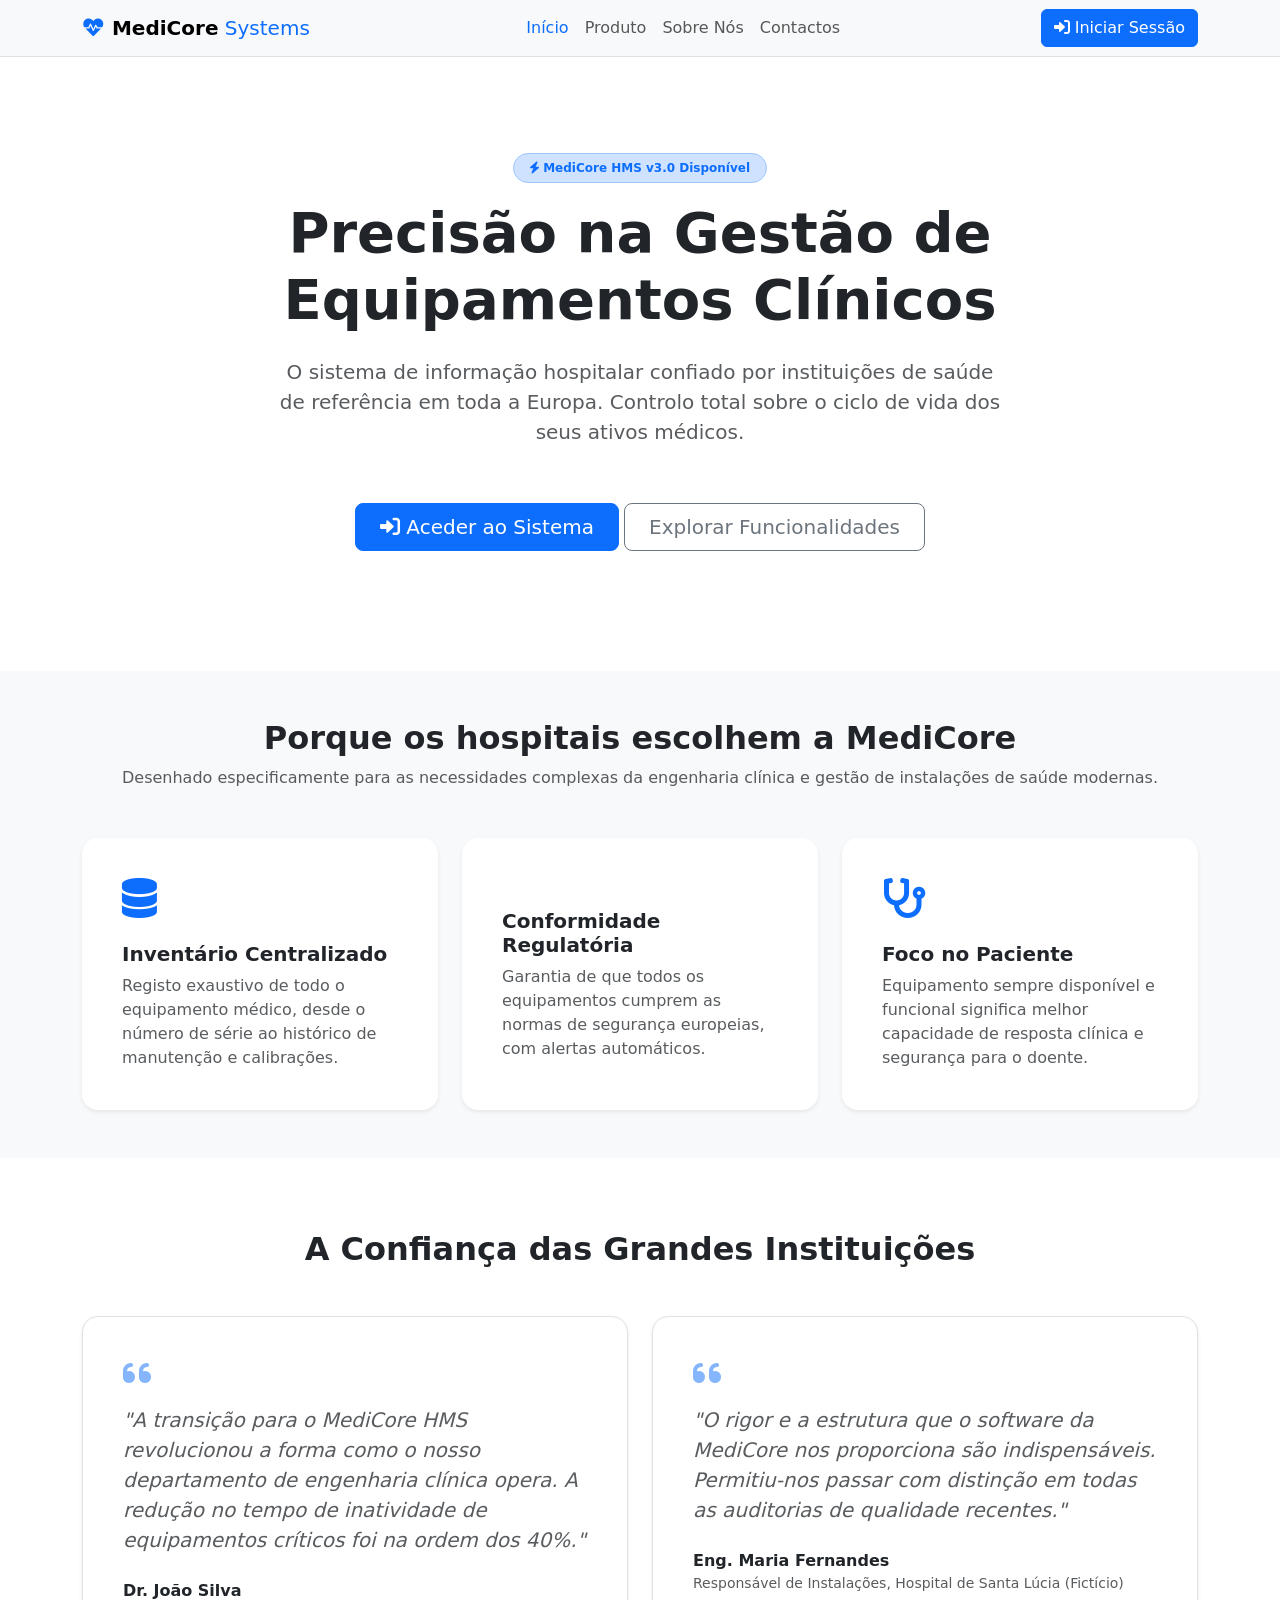
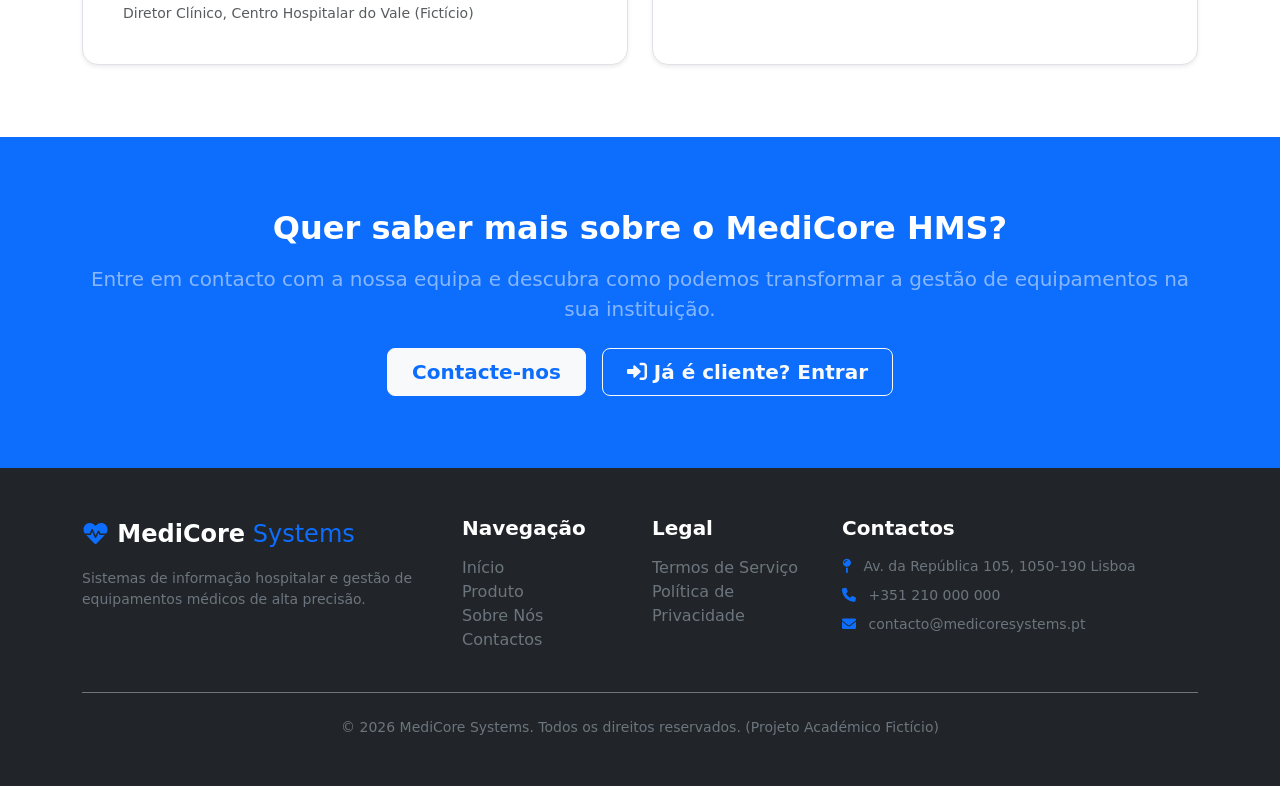
==== public/index.html @ b3cb1a9a "feat: Página index com algumas informações" ====
<!DOCTYPE html>
<html lang="pt-PT">

<head>
    <meta charset="UTF-8">
    <meta name="viewport" content="width=device-width, initial-scale=1.0">
    <title>MediCore Systems - Institucional</title>

    <link href="https://cdn.jsdelivr.net/npm/bootstrap@5.3.3/dist/css/bootstrap.min.css" rel="stylesheet">
    <link rel="stylesheet" href="https://cdnjs.cloudflare.com/ajax/libs/font-awesome/6.0.0/css/all.min.css">
    <link rel="stylesheet" href="../assets/css/1231184.css">
</head>

<body>

    <nav class="navbar navbar-expand-lg navbar-light bg-light border-bottom sticky-top">
        <div class="container">
            <a class="navbar-brand fw-bold" href="index.html">
                <i class="fa-solid fa-heart-pulse text-primary"></i>
                MediCore<span class="text-primary fw-light"> Systems</span>
            </a>

            <button class="navbar-toggler" type="button" data-bs-toggle="collapse" data-bs-target="#navbarNav">
                <span class="navbar-toggler-icon"></span>
            </button>

            <div class="collapse navbar-collapse" id="navbarNav">
                <ul class="navbar-nav mx-auto">
                    <li class="nav-item">
                        <a class="nav-link active text-primary fw-medium" href="index.html">Início</a>
                    </li>
                    <li class="nav-item">
                        <a class="nav-link" href="#">Produto</a>
                    </li>
                    <li class="nav-item">
                        <a class="nav-link" href="#">Sobre Nós</a>
                    </li>
                    <li class="nav-item">
                        <a class="nav-link" href="#">Contactos</a>
                    </li>
                </ul>
                <div class="d-flex">
                    <a href="../private/dashboard.html" class="btn btn-primary">
                        <i class="fa-solid fa-right-to-bracket"></i> Iniciar Sessão
                    </a>
                </div>
            </div>
        </div>
    </nav>

    <main>
        <section class="py-5 text-center container">
            <div class="row py-lg-5">
                <div class="col-lg-8 col-md-8 mx-auto">
                    <span class="badge bg-primary-subtle text-primary border border-primary-subtle rounded-pill mb-3 px-3 py-2">
                        <i class="fa-solid fa-bolt"></i> MediCore HMS v3.0 Disponível
                    </span>
                    <h1 class="fw-bolder display-4 mb-4">Precisão na Gestão de Equipamentos Clínicos</h1>
                    <p class="lead text-muted mb-5">
                        O sistema de informação hospitalar confiado por instituições de saúde de referência em toda a
                        Europa. Controlo total sobre o ciclo de vida dos seus ativos médicos.
                    </p>
                    <p>
                        <a href="../private/dashboard.html" class="btn btn-primary btn-lg my-2 px-4">
                            <i class="fa-solid fa-right-to-bracket"></i> Aceder ao Sistema
                        </a>
                        <a href="#" class="btn btn-outline-secondary btn-lg my-2 px-4">
                            Explorar Funcionalidades
                        </a>
                    </p>
                </div>
            </div>
        </section>

        <section class="py-5 bg-light">
            <div class="container">
                <div class="text-center mb-5">
                    <h2 class="fw-bold">Porque os hospitais escolhem a MediCore</h2>
                    <p class="text-muted">Desenhado especificamente para as necessidades complexas da engenharia clínica e
                        gestão de instalações de saúde modernas.</p>
                </div>

                <div class="row g-4">
                    <div class="col-md-4">
                        <div class="card h-100 p-4 border-0 shadow-sm rounded-4 medicore-card">
                            <div class="card-body">
                                <i class="fa-solid fa-database text-primary fs-1 mb-4"></i>
                                <h3 class="h5 fw-semibold">Inventário Centralizado</h3>
                                <p class="text-muted mb-0">Registo exaustivo de todo o equipamento médico, desde o número de
                                    série ao histórico de manutenção e calibrações.</p>
                            </div>
                        </div>
                    </div>
                    <div class="col-md-4">
                        <div class="card h-100 p-4 border-0 shadow-sm rounded-4 medicore-card">
                            <div class="card-body">
                                <i class="fa-solid fa-shield-halved text-primary fs-1 mb-4"></i>
                                <h3 class="h5 fw-semibold">Conformidade Regulatória</h3>
                                <p class="text-muted mb-0">Garantia de que todos os equipamentos cumprem as normas de
                                    segurança europeias, com alertas automáticos.</p>
                            </div>
                        </div>
                    </div>
                    <div class="col-md-4">
                        <div class="card h-100 p-4 border-0 shadow-sm rounded-4 medicore-card">
                            <div class="card-body">
                                <i class="fa-solid fa-stethoscope text-primary fs-1 mb-4"></i>
                                <h3 class="h5 fw-semibold">Foco no Paciente</h3>
                                <p class="text-muted mb-0">Equipamento sempre disponível e funcional significa melhor
                                    capacidade de resposta clínica e segurança para o doente.</p>
                            </div>
                        </div>
                    </div>
                </div>
            </div>
        </section>

        <section class="py-5">
            <div class="container py-4">
                <h2 class="fw-bold text-center mb-5">A Confiança das Grandes Instituições</h2>
                <div class="row g-4">
                    <div class="col-md-6">
                        <div class="card h-100 p-4 border rounded-4 shadow-sm">
                            <div class="card-body">
                                <i class="fa-solid fa-quote-left text-primary fs-2 mb-3 opacity-50"></i>
                                <p class="fst-italic text-muted fs-5 mb-4">"A transição para o MediCore HMS revolucionou a forma como o nosso departamento de engenharia clínica opera. A redução no tempo de inatividade de equipamentos críticos foi na ordem dos 40%."</p>
                                <div>
                                    <p class="fw-bold mb-0">Dr. João Silva</p>
                                    <p class="text-muted small mb-0">Diretor Clínico, Centro Hospitalar do Vale (Fictício)</p>
                                </div>
                            </div>
                        </div>
                    </div>
                    <div class="col-md-6">
                        <div class="card h-100 p-4 border rounded-4 shadow-sm">
                            <div class="card-body">
                                <i class="fa-solid fa-quote-left text-primary fs-2 mb-3 opacity-50"></i>
                                <p class="fst-italic text-muted fs-5 mb-4">"O rigor e a estrutura que o software da MediCore nos proporciona são indispensáveis. Permitiu-nos passar com distinção em todas as auditorias de qualidade recentes."</p>
                                <div>
                                    <p class="fw-bold mb-0">Eng. Maria Fernandes</p>
                                    <p class="text-muted small mb-0">Responsável de Instalações, Hospital de Santa Lúcia (Fictício)</p>
                                </div>
                            </div>
                        </div>
                    </div>
                </div>
            </div>
        </section>

        <section class="py-5 bg-primary text-white text-center">
            <div class="container py-4">
                <h2 class="fw-bold mb-3">Quer saber mais sobre o MediCore HMS?</h2>
                <p class="fs-5 text-white-50 mb-4">Entre em contacto com a nossa equipa e descubra como podemos transformar a gestão de equipamentos na sua instituição.</p>
                <div class="d-flex justify-content-center gap-3 flex-wrap">
                    <a href="#" class="btn btn-light btn-lg px-4 text-primary fw-bold">Contacte-nos</a>
                    <a href="../private/dashboard.html" class="btn btn-outline-light btn-lg px-4 fw-bold">
                        <i class="fa-solid fa-right-to-bracket"></i> Já é cliente? Entrar
                    </a>
                </div>
            </div>
        </section>
    </main>

    <footer class="bg-dark text-light py-5">
        <div class="container">
            <div class="row g-4">
                <div class="col-md-4">
                    <a class="text-decoration-none text-white fs-4 fw-bold mb-3 d-block" href="index.html">
                        <i class="fa-solid fa-heart-pulse text-primary"></i>
                        MediCore<span class="text-primary fw-light"> Systems</span>
                    </a>
                    <p class="text-secondary small">Sistemas de informação hospitalar e gestão de equipamentos médicos de alta precisão.</p>
                </div>
                <div class="col-md-2">
                    <h5 class="fw-bold text-white mb-3">Navegação</h5>
                    <ul class="list-unstyled">
                        <li><a href="index.html" class="text-secondary text-decoration-none footer-link">Início</a></li>
                        <li><a href="#" class="text-secondary text-decoration-none footer-link">Produto</a></li>
                        <li><a href="#" class="text-secondary text-decoration-none footer-link">Sobre Nós</a></li>
                        <li><a href="#" class="text-secondary text-decoration-none footer-link">Contactos</a></li>
                    </ul>
                </div>
                <div class="col-md-2">
                    <h5 class="fw-bold text-white mb-3">Legal</h5>
                    <ul class="list-unstyled">
                        <li><a href="#" class="text-secondary text-decoration-none footer-link">Termos de Serviço</a></li>
                        <li><a href="#" class="text-secondary text-decoration-none footer-link">Política de Privacidade</a></li>
                    </ul>
                </div>
                <div class="col-md-4">
                    <h5 class="fw-bold text-white mb-3">Contactos</h5>
                    <ul class="list-unstyled text-secondary small">
                        <li class="mb-2"><i class="fa-solid fa-map-pin text-primary me-2"></i> Av. da República 105, 1050-190 Lisboa</li>
                        <li class="mb-2"><i class="fa-solid fa-phone text-primary me-2"></i> +351 210 000 000</li>
                        <li><i class="fa-solid fa-envelope text-primary me-2"></i> contacto@medicoresystems.pt</li>
                    </ul>
                </div>
            </div>
            <div class="border-top border-secondary mt-4 pt-4 text-center text-secondary small">
                © 2026 MediCore Systems. Todos os direitos reservados. (Projeto Académico Fictício)
            </div>
        </div>
    </footer>

    <script src="https://cdn.jsdelivr.net/npm/bootstrap@5.3.3/dist/js/bootstrap.bundle.min.js"></script>
    <script src="../assets/js/1231184.js"></script>
</body>

</html>
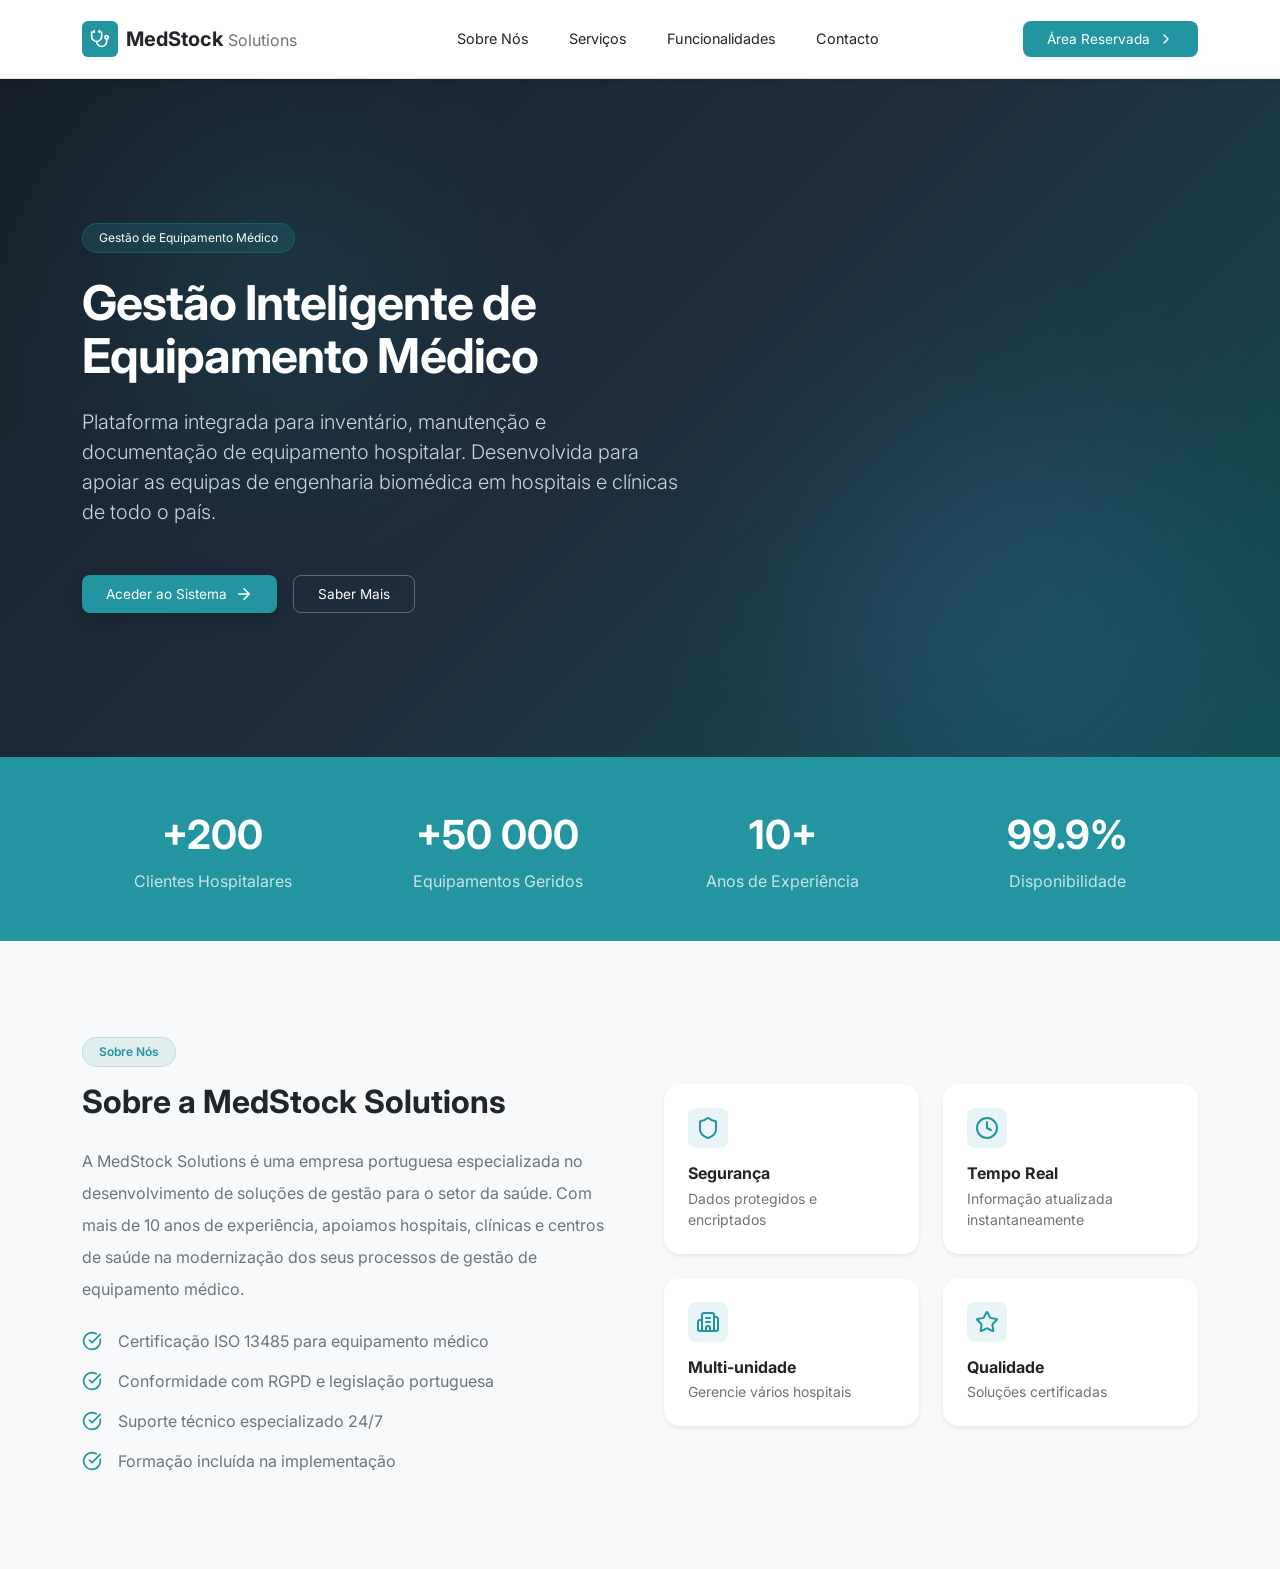
==== commit eb45fa99: "Atualização index" ====
--- a/public/index.html
+++ b/public/index.html
@@ -4,44 +4,63 @@
 <head>
     <meta charset="UTF-8">
     <meta name="viewport" content="width=device-width, initial-scale=1.0">
-    <title>MediCore Systems - Institucional</title>
-
-    <link href="https://cdn.jsdelivr.net/npm/bootstrap@5.3.3/dist/css/bootstrap.min.css" rel="stylesheet">
-    <link rel="stylesheet" href="https://cdnjs.cloudflare.com/ajax/libs/font-awesome/6.0.0/css/all.min.css">
+    <title>MedStock Solutions - Gestão de Equipamentos</title>
+
+    <link rel="preconnect" href="https://fonts.googleapis.com">
+    <link rel="preconnect" href="https://fonts.gstatic.com" crossorigin>
+    <link href="https://fonts.googleapis.com/css2?family=Inter:wght@400;500;600;700&display=swap" rel="stylesheet">
+
+    <link rel="stylesheet" href="../assets/bootstrap/bootstrap.min.css">
     <link rel="stylesheet" href="../assets/css/1231184.css">
 </head>
 
 <body>
 
-    <nav class="navbar navbar-expand-lg navbar-light bg-light border-bottom sticky-top">
+    <nav class="navbar navbar-expand-lg bg-white border-bottom shadow-sm sticky-top py-3">
         <div class="container">
-            <a class="navbar-brand fw-bold" href="index.html">
-                <i class="fa-solid fa-heart-pulse text-primary"></i>
-                MediCore<span class="text-primary fw-light"> Systems</span>
+            <a class="navbar-brand d-flex align-items-center gap-2" href="index.html">
+                <div class="bg-brand rounded p-2 d-flex align-items-center justify-content-center">
+                    <svg xmlns="http://www.w3.org/2000/svg" width="20" height="20" viewBox="0 0 24 24" fill="none"
+                        stroke="currentColor" stroke-width="2" stroke-linecap="round" stroke-linejoin="round" class="text-white">
+                        <path d="M11 2v2"></path>
+                        <path d="M5 2v2"></path>
+                        <path d="M5 3H4a2 2 0 0 0-2 2v4a6 6 0 0 0 12 0V5a2 2 0 0 0-2-2h-1"></path>
+                        <path d="M8 15a6 6 0 0 0 12 0v-3"></path>
+                        <circle cx="20" cy="10" r="2"></circle>
+                    </svg>
+                </div>
+                <span class="fw-bold text-dark fs-5 mb-0">MedStock <span
+                        class="text-secondary fw-normal fs-6 d-none d-sm-inline">Solutions</span></span>
             </a>
 
-            <button class="navbar-toggler" type="button" data-bs-toggle="collapse" data-bs-target="#navbarNav">
+            <button class="navbar-toggler border-0 shadow-none" type="button" data-bs-toggle="collapse"
+                data-bs-target="#navbarContent">
                 <span class="navbar-toggler-icon"></span>
             </button>
 
-            <div class="collapse navbar-collapse" id="navbarNav">
-                <ul class="navbar-nav mx-auto">
-                    <li class="nav-item">
-                        <a class="nav-link active text-primary fw-medium" href="index.html">Início</a>
-                    </li>
-                    <li class="nav-item">
-                        <a class="nav-link" href="#">Produto</a>
-                    </li>
-                    <li class="nav-item">
-                        <a class="nav-link" href="#">Sobre Nós</a>
-                    </li>
-                    <li class="nav-item">
-                        <a class="nav-link" href="#">Contactos</a>
+            <div class="collapse navbar-collapse" id="navbarContent">
+                <ul class="navbar-nav mx-auto mb-2 mb-lg-0 gap-2 gap-lg-4 text-center">
+                    <li class="nav-item">
+                        <a class="nav-link text-dark fw-medium nav-hover" href="#sobre">Sobre Nós</a>
+                    </li>
+                    <li class="nav-item">
+                        <a class="nav-link text-dark fw-medium nav-hover" href="#servicos">Serviços</a>
+                    </li>
+                    <li class="nav-item">
+                        <a class="nav-link text-dark fw-medium nav-hover" href="#funcionalidades">Funcionalidades</a>
+                    </li>
+                    <li class="nav-item">
+                        <a class="nav-link text-dark fw-medium nav-hover" href="#contacto">Contacto</a>
                     </li>
                 </ul>
-                <div class="d-flex">
-                    <a href="../private/dashboard.html" class="btn btn-primary">
-                        <i class="fa-solid fa-right-to-bracket"></i> Iniciar Sessão
+                <div class="d-flex justify-content-center mt-3 mt-lg-0">
+                    <a href="../private/dashboard.html"
+                        class="btn btn-brand d-flex align-items-center gap-2 px-4 py-2 shadow-sm rounded-3">
+                        Área Reservada
+                        <svg xmlns="http://www.w3.org/2000/svg" width="16" height="16" viewBox="0 0 24 24" fill="none"
+                            stroke="currentColor" stroke-width="2" stroke-linecap="round" stroke-linejoin="round">
+                            <path d="m9 18 6-6-6-6"></path>
+                        </svg>
                     </a>
                 </div>
             </div>
@@ -49,160 +68,205 @@
     </nav>
 
     <main>
-        <section class="py-5 text-center container">
-            <div class="row py-lg-5">
-                <div class="col-lg-8 col-md-8 mx-auto">
-                    <span class="badge bg-primary-subtle text-primary border border-primary-subtle rounded-pill mb-3 px-3 py-2">
-                        <i class="fa-solid fa-bolt"></i> MediCore HMS v3.0 Disponível
-                    </span>
-                    <h1 class="fw-bolder display-4 mb-4">Precisão na Gestão de Equipamentos Clínicos</h1>
-                    <p class="lead text-muted mb-5">
-                        O sistema de informação hospitalar confiado por instituições de saúde de referência em toda a
-                        Europa. Controlo total sobre o ciclo de vida dos seus ativos médicos.
-                    </p>
-                    <p>
-                        <a href="../private/dashboard.html" class="btn btn-primary btn-lg my-2 px-4">
-                            <i class="fa-solid fa-right-to-bracket"></i> Aceder ao Sistema
-                        </a>
-                        <a href="#" class="btn btn-outline-secondary btn-lg my-2 px-4">
-                            Explorar Funcionalidades
-                        </a>
-                    </p>
+        <section class="hero-section position-relative py-5">
+            <div class="hero-bg-glow-1 position-absolute rounded-circle"></div>
+            <div class="hero-bg-glow-2 position-absolute rounded-circle"></div>
+
+            <div class="container position-relative z-1 py-5 my-md-5">
+                <div class="row">
+                    <div class="col-lg-8 col-md-10">
+                        <span class="badge badge-hero px-3 py-2 rounded-pill mb-4 fw-normal text-white">
+                            Gestão de Equipamento Médico
+                        </span>
+
+                        <h1 class="hero-title fw-bold text-white mb-4">Gestão Inteligente de<br>Equipamento Médico</h1>
+                        
+                        <p class="lead text-light mb-5 fs-5" style="max-width: 600px; color: #cbd5e1 !important;">
+                            Plataforma integrada para inventário, manutenção e documentação de equipamento hospitalar.
+                            Desenvolvida para apoiar as equipas de engenharia biomédica em hospitais e clínicas de todo
+                            o país.
+                        </p>
+
+                        <div class="d-flex flex-column flex-sm-row gap-3">
+                            <a href="../private/dashboard.html"
+                                class="btn btn-brand btn-lg d-flex align-items-center justify-content-center gap-2 px-4 rounded-3 shadow">
+                                Aceder ao Sistema
+                                <svg xmlns="http://www.w3.org/2000/svg" width="18" height="18" viewBox="0 0 24 24"
+                                    fill="none" stroke="currentColor" stroke-width="2" stroke-linecap="round"
+                                    stroke-linejoin="round">
+                                    <path d="M5 12h14"></path>
+                                    <path d="m12 5 7 7-7 7"></path>
+                                </svg>
+                            </a>
+                            <a href="#servicos" class="btn hover-white-btn btn-lg px-4 rounded-3 d-inline-flex align-items-center justify-content-center">
+                                Saber Mais
+                            </a>
+                        </div>
+                    </div>
                 </div>
             </div>
         </section>
 
-        <section class="py-5 bg-light">
+        <section class="bg-brand py-5">
             <div class="container">
-                <div class="text-center mb-5">
-                    <h2 class="fw-bold">Porque os hospitais escolhem a MediCore</h2>
-                    <p class="text-muted">Desenhado especificamente para as necessidades complexas da engenharia clínica e
-                        gestão de instalações de saúde modernas.</p>
-                </div>
-
-                <div class="row g-4">
-                    <div class="col-md-4">
-                        <div class="card h-100 p-4 border-0 shadow-sm rounded-4 medicore-card">
-                            <div class="card-body">
-                                <i class="fa-solid fa-database text-primary fs-1 mb-4"></i>
-                                <h3 class="h5 fw-semibold">Inventário Centralizado</h3>
-                                <p class="text-muted mb-0">Registo exaustivo de todo o equipamento médico, desde o número de
-                                    série ao histórico de manutenção e calibrações.</p>
+                <div class="row g-4 text-white text-center">
+                    <div class="col-6 col-md-3">
+                        <div class="fs-1 fw-bold">+200</div>
+                        <div class="fs-6 opacity-75 mt-1">Clientes Hospitalares</div>
+                    </div>
+                    <div class="col-6 col-md-3">
+                        <div class="fs-1 fw-bold">+50 000</div>
+                        <div class="fs-6 opacity-75 mt-1">Equipamentos Geridos</div>
+                    </div>
+                    <div class="col-6 col-md-3">
+                        <div class="fs-1 fw-bold">10+</div>
+                        <div class="fs-6 opacity-75 mt-1">Anos de Experiência</div>
+                    </div>
+                    <div class="col-6 col-md-3">
+                        <div class="fs-1 fw-bold">99.9%</div>
+                        <div class="fs-6 opacity-75 mt-1">Disponibilidade</div>
+                    </div>
+                </div>
+            </div>
+        </section>
+
+        <section id="sobre" class="py-5 bg-light">
+            <div class="container py-5">
+                <div class="row align-items-center g-5">
+                    <div class="col-lg-6">
+                        <span
+                            class="badge bg-brand-subtle text-brand border-brand-subtle px-3 py-2 rounded-pill mb-3 fw-semibold">
+                            Sobre Nós
+                        </span>
+                        <h2 class="fw-bold mb-4 fs-2 text-dark">Sobre a MedStock Solutions</h2>
+                        <p class="text-muted mb-4 lh-lg">
+                            A MedStock Solutions é uma empresa portuguesa especializada no desenvolvimento de soluções
+                            de gestão para o setor da saúde. Com mais de 10 anos de experiência, apoiamos hospitais,
+                            clínicas e centros de saúde na modernização dos seus processos de gestão de equipamento
+                            médico.
+                        </p>
+                        <ul class="list-unstyled mb-0 d-flex flex-column gap-3">
+                            <li class="d-flex align-items-center gap-3 text-secondary">
+                                <svg xmlns="http://www.w3.org/2000/svg" width="20" height="20" viewBox="0 0 24 24"
+                                    fill="none" stroke="currentColor" stroke-width="2" stroke-linecap="round"
+                                    stroke-linejoin="round" class="text-brand flex-shrink-0">
+                                    <path d="M21.801 10A10 10 0 1 1 17 3.335"></path>
+                                    <path d="m9 11 3 3L22 4"></path>
+                                </svg>
+                                <span>Certificação ISO 13485 para equipamento médico</span>
+                            </li>
+                            <li class="d-flex align-items-center gap-3 text-secondary">
+                                <svg xmlns="http://www.w3.org/2000/svg" width="20" height="20" viewBox="0 0 24 24"
+                                    fill="none" stroke="currentColor" stroke-width="2" stroke-linecap="round"
+                                    stroke-linejoin="round" class="text-brand flex-shrink-0">
+                                    <path d="M21.801 10A10 10 0 1 1 17 3.335"></path>
+                                    <path d="m9 11 3 3L22 4"></path>
+                                </svg>
+                                <span>Conformidade com RGPD e legislação portuguesa</span>
+                            </li>
+                            <li class="d-flex align-items-center gap-3 text-secondary">
+                                <svg xmlns="http://www.w3.org/2000/svg" width="20" height="20" viewBox="0 0 24 24"
+                                    fill="none" stroke="currentColor" stroke-width="2" stroke-linecap="round"
+                                    stroke-linejoin="round" class="text-brand flex-shrink-0">
+                                    <path d="M21.801 10A10 10 0 1 1 17 3.335"></path>
+                                    <path d="m9 11 3 3L22 4"></path>
+                                </svg>
+                                <span>Suporte técnico especializado 24/7</span>
+                            </li>
+                            <li class="d-flex align-items-center gap-3 text-secondary">
+                                <svg xmlns="http://www.w3.org/2000/svg" width="20" height="20" viewBox="0 0 24 24"
+                                    fill="none" stroke="currentColor" stroke-width="2" stroke-linecap="round"
+                                    stroke-linejoin="round" class="text-brand flex-shrink-0">
+                                    <path d="M21.801 10A10 10 0 1 1 17 3.335"></path>
+                                    <path d="m9 11 3 3L22 4"></path>
+                                </svg>
+                                <span>Formação incluída na implementação</span>
+                            </li>
+                        </ul>
+                    </div>
+
+                    <div class="col-lg-6">
+                        <div class="row g-4">
+                            <div class="col-md-6">
+                                <div class="card border-0 shadow-sm rounded-4 h-100 card-hover-elevate">
+                                    <div class="card-body p-4">
+                                        <div class="bg-brand-subtle text-brand rounded-3 p-2 mb-3 d-inline-flex">
+                                            <svg xmlns="http://www.w3.org/2000/svg" width="24" height="24"
+                                                viewBox="0 0 24 24" fill="none" stroke="currentColor" stroke-width="2"
+                                                stroke-linecap="round" stroke-linejoin="round">
+                                                <path
+                                                    d="M20 13c0 5-3.5 7.5-7.66 8.95a1 1 0 0 1-.67-.01C7.5 20.5 4 18 4 13V6a1 1 0 0 1 1-1c2 0 4.5-1.2 6.24-2.72a1.17 1.17 0 0 1 1.52 0C14.51 3.81 17 5 19 5a1 1 0 0 1 1 1z">
+                                                </path>
+                                            </svg>
+                                        </div>
+                                        <h5 class="fw-bold fs-6 mb-1 text-dark">Segurança</h5>
+                                        <p class="text-muted small mb-0">Dados protegidos e encriptados</p>
+                                    </div>
+                                </div>
+                            </div>
+                            <div class="col-md-6">
+                                <div class="card border-0 shadow-sm rounded-4 h-100 card-hover-elevate">
+                                    <div class="card-body p-4">
+                                        <div class="bg-brand-subtle text-brand rounded-3 p-2 mb-3 d-inline-flex">
+                                            <svg xmlns="http://www.w3.org/2000/svg" width="24" height="24"
+                                                viewBox="0 0 24 24" fill="none" stroke="currentColor" stroke-width="2"
+                                                stroke-linecap="round" stroke-linejoin="round">
+                                                <path d="M12 6v6l4 2"></path>
+                                                <circle cx="12" cy="12" r="10"></circle>
+                                            </svg>
+                                        </div>
+                                        <h5 class="fw-bold fs-6 mb-1 text-dark">Tempo Real</h5>
+                                        <p class="text-muted small mb-0">Informação atualizada instantaneamente</p>
+                                    </div>
+                                </div>
+                            </div>
+                            <div class="col-md-6">
+                                <div class="card border-0 shadow-sm rounded-4 h-100 card-hover-elevate">
+                                    <div class="card-body p-4">
+                                        <div class="bg-brand-subtle text-brand rounded-3 p-2 mb-3 d-inline-flex">
+                                            <svg xmlns="http://www.w3.org/2000/svg" width="24" height="24"
+                                                viewBox="0 0 24 24" fill="none" stroke="currentColor" stroke-width="2"
+                                                stroke-linecap="round" stroke-linejoin="round">
+                                                <path d="M10 12h4"></path>
+                                                <path d="M10 8h4"></path>
+                                                <path d="M14 21v-3a2 2 0 0 0-4 0v3"></path>
+                                                <path
+                                                    d="M6 10H4a2 2 0 0 0-2 2v7a2 2 0 0 0 2 2h16a2 2 0 0 0 2-2V9a2 2 0 0 0-2-2h-2">
+                                                </path>
+                                                <path d="M6 21V5a2 2 0 0 1 2-2h8a2 2 0 0 1 2 2v16"></path>
+                                            </svg>
+                                        </div>
+                                        <h5 class="fw-bold fs-6 mb-1 text-dark">Multi-unidade</h5>
+                                        <p class="text-muted small mb-0">Gerencie vários hospitais</p>
+                                    </div>
+                                </div>
+                            </div>
+                            <div class="col-md-6">
+                                <div class="card border-0 shadow-sm rounded-4 h-100 card-hover-elevate">
+                                    <div class="card-body p-4">
+                                        <div class="bg-brand-subtle text-brand rounded-3 p-2 mb-3 d-inline-flex">
+                                            <svg xmlns="http://www.w3.org/2000/svg" width="24" height="24"
+                                                viewBox="0 0 24 24" fill="none" stroke="currentColor" stroke-width="2"
+                                                stroke-linecap="round" stroke-linejoin="round">
+                                                <path
+                                                    d="M11.525 2.295a.53.53 0 0 1 .95 0l2.31 4.679a2.123 2.123 0 0 0 1.595 1.16l5.166.756a.53.53 0 0 1 .294.904l-3.736 3.638a2.123 2.123 0 0 0-.611 1.878l.882 5.14a.53.53 0 0 1-.771.56l-4.618-2.428a2.122 2.122 0 0 0-1.973 0L6.396 21.01a.53.53 0 0 1-.77-.56l.881-5.139a2.122 2.122 0 0 0-.611-1.879L2.16 9.795a.53.53 0 0 1 .294-.906l5.165-.755a2.122 2.122 0 0 0 1.597-1.16z">
+                                                </path>
+                                            </svg>
+                                        </div>
+                                        <h5 class="fw-bold fs-6 mb-1 text-dark">Qualidade</h5>
+                                        <p class="text-muted small mb-0">Soluções certificadas</p>
+                                    </div>
+                                </div>
                             </div>
                         </div>
                     </div>
-                    <div class="col-md-4">
-                        <div class="card h-100 p-4 border-0 shadow-sm rounded-4 medicore-card">
-                            <div class="card-body">
-                                <i class="fa-solid fa-shield-halved text-primary fs-1 mb-4"></i>
-                                <h3 class="h5 fw-semibold">Conformidade Regulatória</h3>
-                                <p class="text-muted mb-0">Garantia de que todos os equipamentos cumprem as normas de
-                                    segurança europeias, com alertas automáticos.</p>
-                            </div>
-                        </div>
-                    </div>
-                    <div class="col-md-4">
-                        <div class="card h-100 p-4 border-0 shadow-sm rounded-4 medicore-card">
-                            <div class="card-body">
-                                <i class="fa-solid fa-stethoscope text-primary fs-1 mb-4"></i>
-                                <h3 class="h5 fw-semibold">Foco no Paciente</h3>
-                                <p class="text-muted mb-0">Equipamento sempre disponível e funcional significa melhor
-                                    capacidade de resposta clínica e segurança para o doente.</p>
-                            </div>
-                        </div>
-                    </div>
                 </div>
             </div>
         </section>
 
-        <section class="py-5">
-            <div class="container py-4">
-                <h2 class="fw-bold text-center mb-5">A Confiança das Grandes Instituições</h2>
-                <div class="row g-4">
-                    <div class="col-md-6">
-                        <div class="card h-100 p-4 border rounded-4 shadow-sm">
-                            <div class="card-body">
-                                <i class="fa-solid fa-quote-left text-primary fs-2 mb-3 opacity-50"></i>
-                                <p class="fst-italic text-muted fs-5 mb-4">"A transição para o MediCore HMS revolucionou a forma como o nosso departamento de engenharia clínica opera. A redução no tempo de inatividade de equipamentos críticos foi na ordem dos 40%."</p>
-                                <div>
-                                    <p class="fw-bold mb-0">Dr. João Silva</p>
-                                    <p class="text-muted small mb-0">Diretor Clínico, Centro Hospitalar do Vale (Fictício)</p>
-                                </div>
-                            </div>
-                        </div>
-                    </div>
-                    <div class="col-md-6">
-                        <div class="card h-100 p-4 border rounded-4 shadow-sm">
-                            <div class="card-body">
-                                <i class="fa-solid fa-quote-left text-primary fs-2 mb-3 opacity-50"></i>
-                                <p class="fst-italic text-muted fs-5 mb-4">"O rigor e a estrutura que o software da MediCore nos proporciona são indispensáveis. Permitiu-nos passar com distinção em todas as auditorias de qualidade recentes."</p>
-                                <div>
-                                    <p class="fw-bold mb-0">Eng. Maria Fernandes</p>
-                                    <p class="text-muted small mb-0">Responsável de Instalações, Hospital de Santa Lúcia (Fictício)</p>
-                                </div>
-                            </div>
-                        </div>
-                    </div>
-                </div>
-            </div>
-        </section>
-
-        <section class="py-5 bg-primary text-white text-center">
-            <div class="container py-4">
-                <h2 class="fw-bold mb-3">Quer saber mais sobre o MediCore HMS?</h2>
-                <p class="fs-5 text-white-50 mb-4">Entre em contacto com a nossa equipa e descubra como podemos transformar a gestão de equipamentos na sua instituição.</p>
-                <div class="d-flex justify-content-center gap-3 flex-wrap">
-                    <a href="#" class="btn btn-light btn-lg px-4 text-primary fw-bold">Contacte-nos</a>
-                    <a href="../private/dashboard.html" class="btn btn-outline-light btn-lg px-4 fw-bold">
-                        <i class="fa-solid fa-right-to-bracket"></i> Já é cliente? Entrar
-                    </a>
-                </div>
-            </div>
-        </section>
     </main>
 
-    <footer class="bg-dark text-light py-5">
-        <div class="container">
-            <div class="row g-4">
-                <div class="col-md-4">
-                    <a class="text-decoration-none text-white fs-4 fw-bold mb-3 d-block" href="index.html">
-                        <i class="fa-solid fa-heart-pulse text-primary"></i>
-                        MediCore<span class="text-primary fw-light"> Systems</span>
-                    </a>
-                    <p class="text-secondary small">Sistemas de informação hospitalar e gestão de equipamentos médicos de alta precisão.</p>
-                </div>
-                <div class="col-md-2">
-                    <h5 class="fw-bold text-white mb-3">Navegação</h5>
-                    <ul class="list-unstyled">
-                        <li><a href="index.html" class="text-secondary text-decoration-none footer-link">Início</a></li>
-                        <li><a href="#" class="text-secondary text-decoration-none footer-link">Produto</a></li>
-                        <li><a href="#" class="text-secondary text-decoration-none footer-link">Sobre Nós</a></li>
-                        <li><a href="#" class="text-secondary text-decoration-none footer-link">Contactos</a></li>
-                    </ul>
-                </div>
-                <div class="col-md-2">
-                    <h5 class="fw-bold text-white mb-3">Legal</h5>
-                    <ul class="list-unstyled">
-                        <li><a href="#" class="text-secondary text-decoration-none footer-link">Termos de Serviço</a></li>
-                        <li><a href="#" class="text-secondary text-decoration-none footer-link">Política de Privacidade</a></li>
-                    </ul>
-                </div>
-                <div class="col-md-4">
-                    <h5 class="fw-bold text-white mb-3">Contactos</h5>
-                    <ul class="list-unstyled text-secondary small">
-                        <li class="mb-2"><i class="fa-solid fa-map-pin text-primary me-2"></i> Av. da República 105, 1050-190 Lisboa</li>
-                        <li class="mb-2"><i class="fa-solid fa-phone text-primary me-2"></i> +351 210 000 000</li>
-                        <li><i class="fa-solid fa-envelope text-primary me-2"></i> contacto@medicoresystems.pt</li>
-                    </ul>
-                </div>
-            </div>
-            <div class="border-top border-secondary mt-4 pt-4 text-center text-secondary small">
-                © 2026 MediCore Systems. Todos os direitos reservados. (Projeto Académico Fictício)
-            </div>
-        </div>
-    </footer>
-
-    <script src="https://cdn.jsdelivr.net/npm/bootstrap@5.3.3/dist/js/bootstrap.bundle.min.js"></script>
+    <script src="../assets/bootstrap/bootstrap.bundle.min.js"></script>
     <script src="../assets/js/1231184.js"></script>
 </body>
 
--- a/assets/css/1231184.css
+++ b/assets/css/1231184.css
@@ -0,0 +1,145 @@
+/* ============================================================
+    ESTILOS BASE E CORES
+   ============================================================ */
+
+:root {
+    /* Cores da Marca baseadas no design do Replit */
+    --brand-color: hsl(185, 65%, 38%);
+    --brand-hover: hsl(185, 65%, 32%);
+
+    /* Cores do fundo da Hero Section */
+    --hero-bg-start: hsl(213, 32%, 13%);
+    --hero-bg-mid: hsl(213, 32%, 18%);
+    --hero-bg-end: hsl(185, 65%, 20%);
+}
+
+/* Fonte Global */
+body {
+    font-family: 'Inter', sans-serif;
+    -webkit-font-smoothing: antialiased;
+}
+
+/* ============================================================
+   COMPONENTES PERSONALIZADOS
+   ============================================================ */
+
+/* Cor principal */
+.bg-brand {
+    background-color: var(--brand-color) !important;
+}
+
+.text-brand {
+    color: var(--brand-color) !important;
+}
+
+/* Hover dos links da Navbar */
+.nav-hover {
+    transition: color 0.2s ease-in-out;
+    font-size: 0.9rem;
+}
+
+.nav-hover:hover {
+    color: var(--brand-color) !important;
+}
+
+/* Botão Principal Personalizado */
+.btn-brand {
+    background-color: var(--brand-color);
+    color: white;
+    border: none;
+    transition: all 0.3s ease;
+    font-size: 0.85rem;
+}
+
+.btn-brand:hover {
+    background-color: var(--brand-hover);
+    color: white;
+    transform: translateY(-2px);
+}
+
+/* Botão Secundário Transparente (Ajustado) */
+.hover-white-btn {
+    background-color: transparent;
+    border: 1px solid rgba(255, 255, 255, 0.3) !important;
+    color: white;
+    font-size: 0.85rem;
+    transition: all 0.3s ease;
+}
+
+.hover-white-btn:hover {
+    background-color: rgba(255, 255, 255, 0.1);
+    color: white;
+}
+
+/* ============================================================
+   HERO SECTION (Secção Principal)
+   ============================================================ */
+
+.hero-section {
+    background: linear-gradient(135deg, var(--hero-bg-start), var(--hero-bg-mid), var(--hero-bg-end));
+    overflow: hidden;
+}
+
+/* Novo Título Compacto */
+.hero-title {
+    font-size: 3rem; /* text-5xl do tailwind */
+    line-height: 1.1; /* leading-tight */
+    letter-spacing: -0.02em; /* tracking-tight */
+}
+
+/* Nova Badge Transparente */
+.badge-hero {
+    background-color: hsla(185, 65%, 38%, 0.2) !important; /* bg-primary/20 */
+    border: 1px solid hsla(185, 65%, 38%, 0.3) !important; /* border-primary/30 */
+}
+
+/* Bolas de cor desfocadas no fundo */
+.hero-bg-glow-1 {
+    width: 300px;
+    height: 300px;
+    background-color: var(--brand-color);
+    top: 10%;
+    left: 10%;
+    filter: blur(90px);
+    opacity: 0.15;
+    pointer-events: none;
+}
+
+.hero-bg-glow-2 {
+    width: 400px;
+    height: 400px;
+    background-color: #60a5fa;
+    bottom: -10%;
+    right: 5%;
+    filter: blur(100px);
+    opacity: 0.15;
+    pointer-events: none;
+}
+
+/* Ajustes Mobile do Título */
+@media (max-width: 768px) {
+    .hero-title {
+        font-size: 2.25rem; /* text-4xl para mobile */
+    }
+}
+
+/* ============================================================
+   SOBRE NÓS (Cores subtis e Hover)
+   ============================================================ */
+
+.bg-brand-subtle {
+    background-color: hsla(185, 65%, 38%, 0.1) !important;
+}
+
+.border-brand-subtle {
+    border: 1px solid hsla(185, 65%, 38%, 0.2) !important;
+}
+
+.card-hover-elevate {
+    transition: all 0.25s ease-in-out;
+}
+
+.card-hover-elevate:hover {
+    transform: translateY(-4px);
+    box-shadow: 0 10px 15px -3px rgba(0, 0, 0, 0.1), 0 4px 6px -2px rgba(0, 0, 0, 0.05) !important;
+}
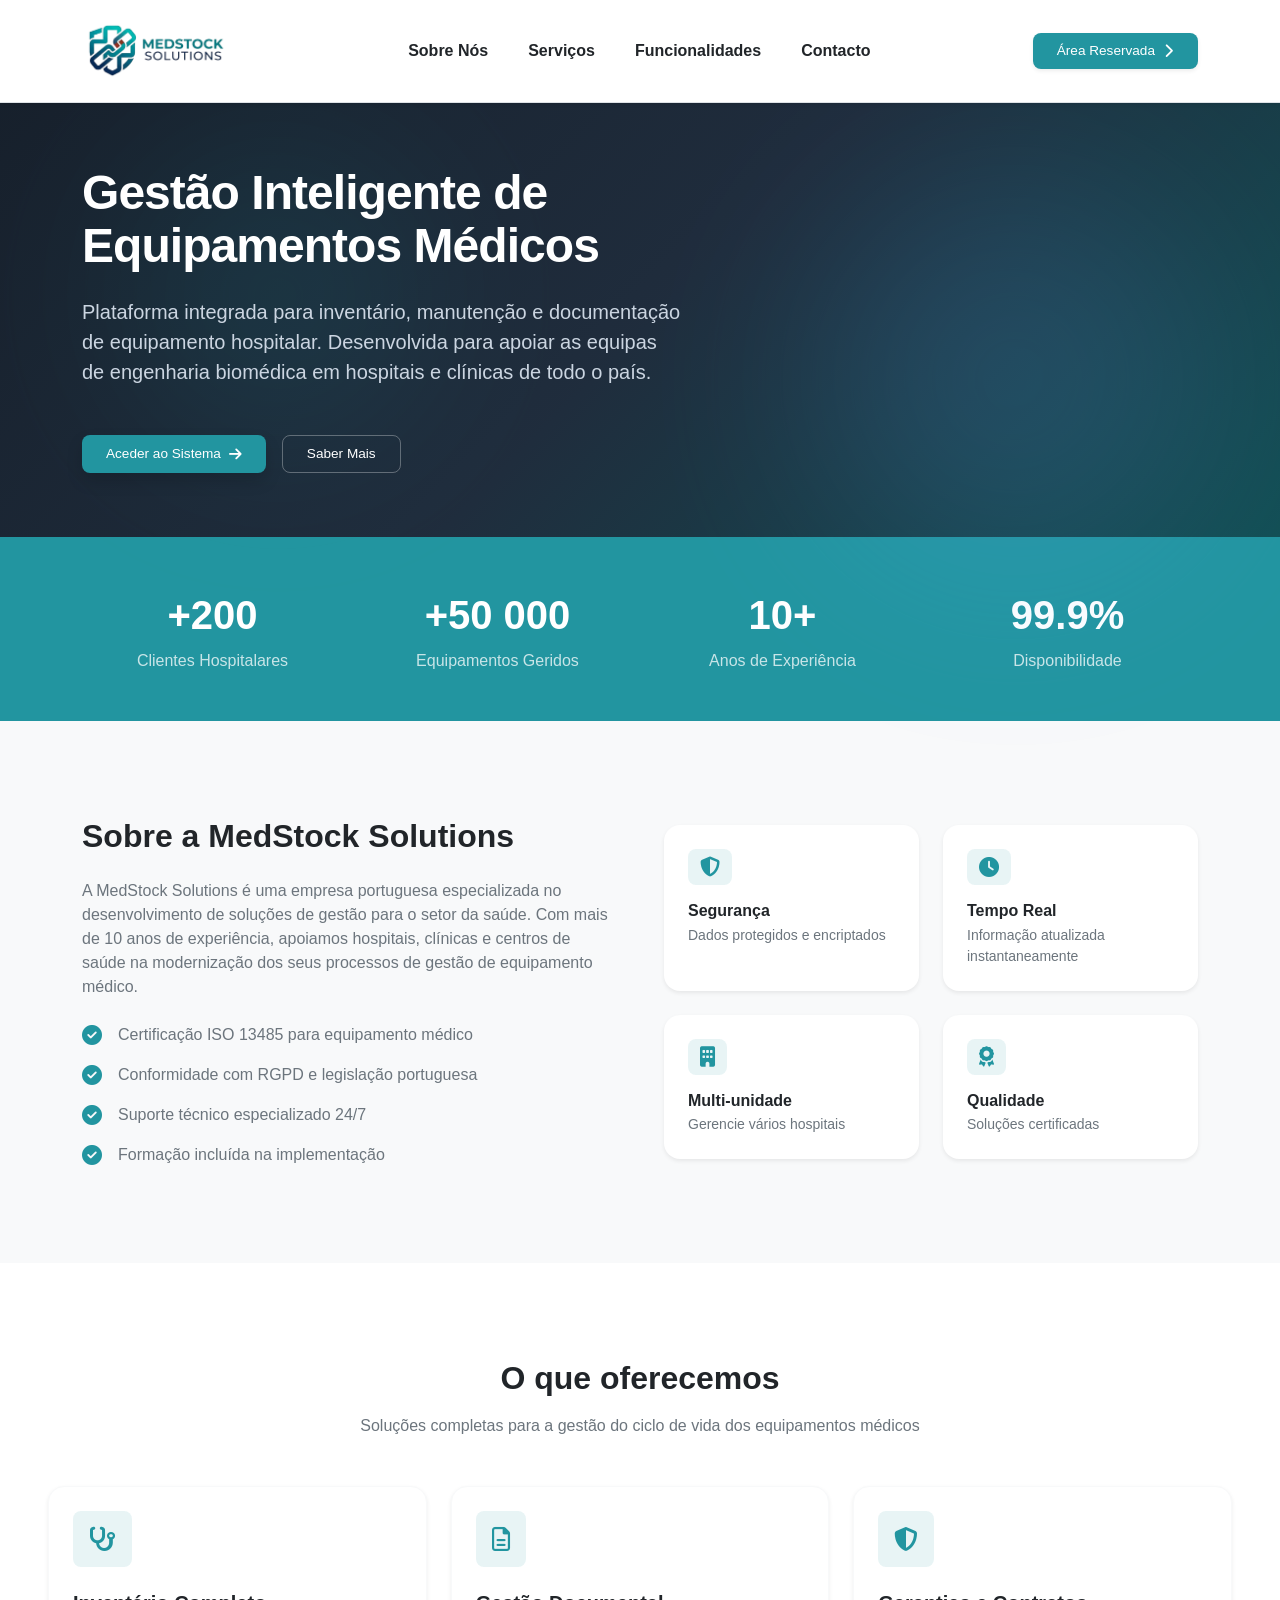
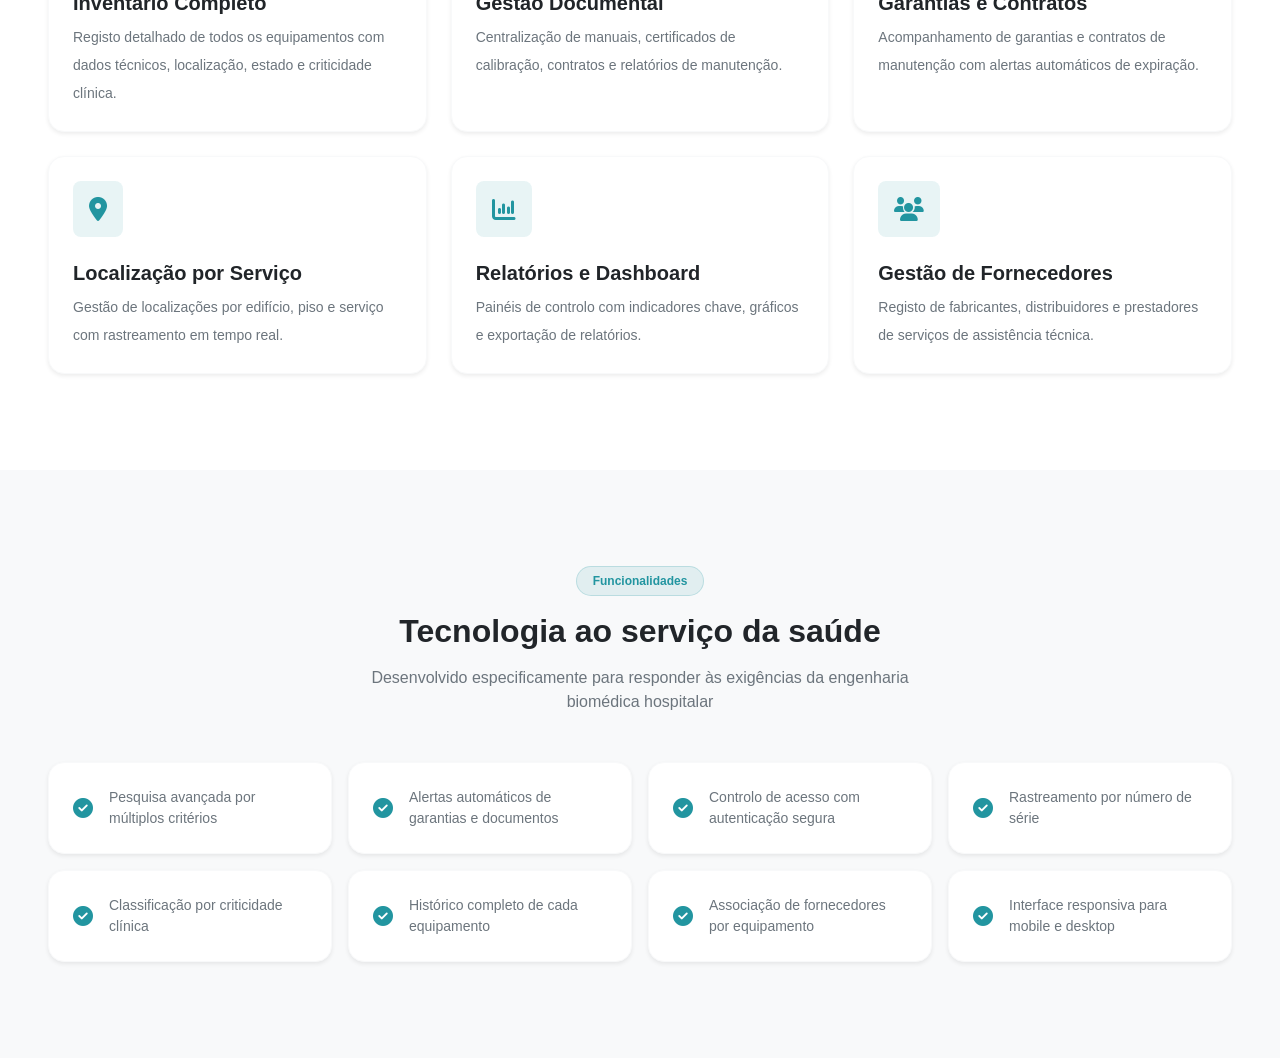
==== commit f2856e82: "Estrutura index atualizada-funcionalidades" ====
--- a/public/index.html
+++ b/public/index.html
@@ -6,11 +6,8 @@
     <meta name="viewport" content="width=device-width, initial-scale=1.0">
     <title>MedStock Solutions - Gestão de Equipamentos</title>
 
-    <link rel="preconnect" href="https://fonts.googleapis.com">
-    <link rel="preconnect" href="https://fonts.gstatic.com" crossorigin>
-    <link href="https://fonts.googleapis.com/css2?family=Inter:wght@400;500;600;700&display=swap" rel="stylesheet">
-
     <link rel="stylesheet" href="../assets/bootstrap/bootstrap.min.css">
+    <link rel="stylesheet" href="../assets/fontawesome/all.min.css">
     <link rel="stylesheet" href="../assets/css/1231184.css">
 </head>
 
@@ -18,19 +15,8 @@
 
     <nav class="navbar navbar-expand-lg bg-white border-bottom shadow-sm sticky-top py-3">
         <div class="container">
-            <a class="navbar-brand d-flex align-items-center gap-2" href="index.html">
-                <div class="bg-brand rounded p-2 d-flex align-items-center justify-content-center">
-                    <svg xmlns="http://www.w3.org/2000/svg" width="20" height="20" viewBox="0 0 24 24" fill="none"
-                        stroke="currentColor" stroke-width="2" stroke-linecap="round" stroke-linejoin="round" class="text-white">
-                        <path d="M11 2v2"></path>
-                        <path d="M5 2v2"></path>
-                        <path d="M5 3H4a2 2 0 0 0-2 2v4a6 6 0 0 0 12 0V5a2 2 0 0 0-2-2h-1"></path>
-                        <path d="M8 15a6 6 0 0 0 12 0v-3"></path>
-                        <circle cx="20" cy="10" r="2"></circle>
-                    </svg>
-                </div>
-                <span class="fw-bold text-dark fs-5 mb-0">MedStock <span
-                        class="text-secondary fw-normal fs-6 d-none d-sm-inline">Solutions</span></span>
+            <a class="navbar-brand" href="index.html">
+                <img src="../assets/img/logotipo.png" alt="MedStock Solutions" style="height: 60px;">
             </a>
 
             <button class="navbar-toggler border-0 shadow-none" type="button" data-bs-toggle="collapse"
@@ -41,26 +27,23 @@
             <div class="collapse navbar-collapse" id="navbarContent">
                 <ul class="navbar-nav mx-auto mb-2 mb-lg-0 gap-2 gap-lg-4 text-center">
                     <li class="nav-item">
-                        <a class="nav-link text-dark fw-medium nav-hover" href="#sobre">Sobre Nós</a>
+                        <a class="nav-link text-dark fw-semibold nav-hover" href="#sobre">Sobre Nós</a>
                     </li>
                     <li class="nav-item">
-                        <a class="nav-link text-dark fw-medium nav-hover" href="#servicos">Serviços</a>
+                        <a class="nav-link text-dark fw-semibold nav-hover" href="#servicos">Serviços</a>
                     </li>
                     <li class="nav-item">
-                        <a class="nav-link text-dark fw-medium nav-hover" href="#funcionalidades">Funcionalidades</a>
+                        <a class="nav-link text-dark fw-semibold nav-hover" href="#funcionalidades">Funcionalidades</a>
                     </li>
                     <li class="nav-item">
-                        <a class="nav-link text-dark fw-medium nav-hover" href="#contacto">Contacto</a>
+                        <a class="nav-link text-dark fw-semibold nav-hover" href="#contacto">Contacto</a>
                     </li>
                 </ul>
                 <div class="d-flex justify-content-center mt-3 mt-lg-0">
                     <a href="../private/dashboard.html"
                         class="btn btn-brand d-flex align-items-center gap-2 px-4 py-2 shadow-sm rounded-3">
                         Área Reservada
-                        <svg xmlns="http://www.w3.org/2000/svg" width="16" height="16" viewBox="0 0 24 24" fill="none"
-                            stroke="currentColor" stroke-width="2" stroke-linecap="round" stroke-linejoin="round">
-                            <path d="m9 18 6-6-6-6"></path>
-                        </svg>
+                        <i class="fa-solid fa-chevron-right" style="font-size: 0.9rem;"></i>
                     </a>
                 </div>
             </div>
@@ -72,15 +55,13 @@
             <div class="hero-bg-glow-1 position-absolute rounded-circle"></div>
             <div class="hero-bg-glow-2 position-absolute rounded-circle"></div>
 
-            <div class="container position-relative z-1 py-5 my-md-5">
+            <div class="container position-relative z-1 py-3">
                 <div class="row">
                     <div class="col-lg-8 col-md-10">
-                        <span class="badge badge-hero px-3 py-2 rounded-pill mb-4 fw-normal text-white">
-                            Gestão de Equipamento Médico
-                        </span>
-
-                        <h1 class="hero-title fw-bold text-white mb-4">Gestão Inteligente de<br>Equipamento Médico</h1>
-                        
+
+                        <h1 class="hero-title fw-bold text-white mb-4">Gestão Inteligente de<br>Equipamentos Médicos
+                        </h1>
+
                         <p class="lead text-light mb-5 fs-5" style="max-width: 600px; color: #cbd5e1 !important;">
                             Plataforma integrada para inventário, manutenção e documentação de equipamento hospitalar.
                             Desenvolvida para apoiar as equipas de engenharia biomédica em hospitais e clínicas de todo
@@ -91,14 +72,10 @@
                             <a href="../private/dashboard.html"
                                 class="btn btn-brand btn-lg d-flex align-items-center justify-content-center gap-2 px-4 rounded-3 shadow">
                                 Aceder ao Sistema
-                                <svg xmlns="http://www.w3.org/2000/svg" width="18" height="18" viewBox="0 0 24 24"
-                                    fill="none" stroke="currentColor" stroke-width="2" stroke-linecap="round"
-                                    stroke-linejoin="round">
-                                    <path d="M5 12h14"></path>
-                                    <path d="m12 5 7 7-7 7"></path>
-                                </svg>
+                                <i class="fa-solid fa-arrow-right" style="font-size: 0.9rem;"></i>
                             </a>
-                            <a href="#servicos" class="btn hover-white-btn btn-lg px-4 rounded-3 d-inline-flex align-items-center justify-content-center">
+                            <a href="#servicos"
+                                class="btn hover-white-btn btn-lg px-4 rounded-3 d-inline-flex align-items-center justify-content-center">
                                 Saber Mais
                             </a>
                         </div>
@@ -134,12 +111,8 @@
             <div class="container py-5">
                 <div class="row align-items-center g-5">
                     <div class="col-lg-6">
-                        <span
-                            class="badge bg-brand-subtle text-brand border-brand-subtle px-3 py-2 rounded-pill mb-3 fw-semibold">
-                            Sobre Nós
-                        </span>
                         <h2 class="fw-bold mb-4 fs-2 text-dark">Sobre a MedStock Solutions</h2>
-                        <p class="text-muted mb-4 lh-lg">
+                        <p class="text-muted mb-4 lh-base">
                             A MedStock Solutions é uma empresa portuguesa especializada no desenvolvimento de soluções
                             de gestão para o setor da saúde. Com mais de 10 anos de experiência, apoiamos hospitais,
                             clínicas e centros de saúde na modernização dos seus processos de gestão de equipamento
@@ -147,39 +120,19 @@
                         </p>
                         <ul class="list-unstyled mb-0 d-flex flex-column gap-3">
                             <li class="d-flex align-items-center gap-3 text-secondary">
-                                <svg xmlns="http://www.w3.org/2000/svg" width="20" height="20" viewBox="0 0 24 24"
-                                    fill="none" stroke="currentColor" stroke-width="2" stroke-linecap="round"
-                                    stroke-linejoin="round" class="text-brand flex-shrink-0">
-                                    <path d="M21.801 10A10 10 0 1 1 17 3.335"></path>
-                                    <path d="m9 11 3 3L22 4"></path>
-                                </svg>
+                                <i class="fa-solid fa-circle-check text-brand fs-5 flex-shrink-0"></i>
                                 <span>Certificação ISO 13485 para equipamento médico</span>
                             </li>
                             <li class="d-flex align-items-center gap-3 text-secondary">
-                                <svg xmlns="http://www.w3.org/2000/svg" width="20" height="20" viewBox="0 0 24 24"
-                                    fill="none" stroke="currentColor" stroke-width="2" stroke-linecap="round"
-                                    stroke-linejoin="round" class="text-brand flex-shrink-0">
-                                    <path d="M21.801 10A10 10 0 1 1 17 3.335"></path>
-                                    <path d="m9 11 3 3L22 4"></path>
-                                </svg>
+                                <i class="fa-solid fa-circle-check text-brand fs-5 flex-shrink-0"></i>
                                 <span>Conformidade com RGPD e legislação portuguesa</span>
                             </li>
                             <li class="d-flex align-items-center gap-3 text-secondary">
-                                <svg xmlns="http://www.w3.org/2000/svg" width="20" height="20" viewBox="0 0 24 24"
-                                    fill="none" stroke="currentColor" stroke-width="2" stroke-linecap="round"
-                                    stroke-linejoin="round" class="text-brand flex-shrink-0">
-                                    <path d="M21.801 10A10 10 0 1 1 17 3.335"></path>
-                                    <path d="m9 11 3 3L22 4"></path>
-                                </svg>
+                                <i class="fa-solid fa-circle-check text-brand fs-5 flex-shrink-0"></i>
                                 <span>Suporte técnico especializado 24/7</span>
                             </li>
                             <li class="d-flex align-items-center gap-3 text-secondary">
-                                <svg xmlns="http://www.w3.org/2000/svg" width="20" height="20" viewBox="0 0 24 24"
-                                    fill="none" stroke="currentColor" stroke-width="2" stroke-linecap="round"
-                                    stroke-linejoin="round" class="text-brand flex-shrink-0">
-                                    <path d="M21.801 10A10 10 0 1 1 17 3.335"></path>
-                                    <path d="m9 11 3 3L22 4"></path>
-                                </svg>
+                                <i class="fa-solid fa-circle-check text-brand fs-5 flex-shrink-0"></i>
                                 <span>Formação incluída na implementação</span>
                             </li>
                         </ul>
@@ -191,13 +144,7 @@
                                 <div class="card border-0 shadow-sm rounded-4 h-100 card-hover-elevate">
                                     <div class="card-body p-4">
                                         <div class="bg-brand-subtle text-brand rounded-3 p-2 mb-3 d-inline-flex">
-                                            <svg xmlns="http://www.w3.org/2000/svg" width="24" height="24"
-                                                viewBox="0 0 24 24" fill="none" stroke="currentColor" stroke-width="2"
-                                                stroke-linecap="round" stroke-linejoin="round">
-                                                <path
-                                                    d="M20 13c0 5-3.5 7.5-7.66 8.95a1 1 0 0 1-.67-.01C7.5 20.5 4 18 4 13V6a1 1 0 0 1 1-1c2 0 4.5-1.2 6.24-2.72a1.17 1.17 0 0 1 1.52 0C14.51 3.81 17 5 19 5a1 1 0 0 1 1 1z">
-                                                </path>
-                                            </svg>
+                                            <i class="fa-solid fa-shield-halved fs-5 px-1"></i>
                                         </div>
                                         <h5 class="fw-bold fs-6 mb-1 text-dark">Segurança</h5>
                                         <p class="text-muted small mb-0">Dados protegidos e encriptados</p>
@@ -208,12 +155,7 @@
                                 <div class="card border-0 shadow-sm rounded-4 h-100 card-hover-elevate">
                                     <div class="card-body p-4">
                                         <div class="bg-brand-subtle text-brand rounded-3 p-2 mb-3 d-inline-flex">
-                                            <svg xmlns="http://www.w3.org/2000/svg" width="24" height="24"
-                                                viewBox="0 0 24 24" fill="none" stroke="currentColor" stroke-width="2"
-                                                stroke-linecap="round" stroke-linejoin="round">
-                                                <path d="M12 6v6l4 2"></path>
-                                                <circle cx="12" cy="12" r="10"></circle>
-                                            </svg>
+                                            <i class="fa-solid fa-clock fs-5 px-1"></i>
                                         </div>
                                         <h5 class="fw-bold fs-6 mb-1 text-dark">Tempo Real</h5>
                                         <p class="text-muted small mb-0">Informação atualizada instantaneamente</p>
@@ -224,17 +166,7 @@
                                 <div class="card border-0 shadow-sm rounded-4 h-100 card-hover-elevate">
                                     <div class="card-body p-4">
                                         <div class="bg-brand-subtle text-brand rounded-3 p-2 mb-3 d-inline-flex">
-                                            <svg xmlns="http://www.w3.org/2000/svg" width="24" height="24"
-                                                viewBox="0 0 24 24" fill="none" stroke="currentColor" stroke-width="2"
-                                                stroke-linecap="round" stroke-linejoin="round">
-                                                <path d="M10 12h4"></path>
-                                                <path d="M10 8h4"></path>
-                                                <path d="M14 21v-3a2 2 0 0 0-4 0v3"></path>
-                                                <path
-                                                    d="M6 10H4a2 2 0 0 0-2 2v7a2 2 0 0 0 2 2h16a2 2 0 0 0 2-2V9a2 2 0 0 0-2-2h-2">
-                                                </path>
-                                                <path d="M6 21V5a2 2 0 0 1 2-2h8a2 2 0 0 1 2 2v16"></path>
-                                            </svg>
+                                            <i class="fa-solid fa-building fs-5 px-1"></i>
                                         </div>
                                         <h5 class="fw-bold fs-6 mb-1 text-dark">Multi-unidade</h5>
                                         <p class="text-muted small mb-0">Gerencie vários hospitais</p>
@@ -245,13 +177,7 @@
                                 <div class="card border-0 shadow-sm rounded-4 h-100 card-hover-elevate">
                                     <div class="card-body p-4">
                                         <div class="bg-brand-subtle text-brand rounded-3 p-2 mb-3 d-inline-flex">
-                                            <svg xmlns="http://www.w3.org/2000/svg" width="24" height="24"
-                                                viewBox="0 0 24 24" fill="none" stroke="currentColor" stroke-width="2"
-                                                stroke-linecap="round" stroke-linejoin="round">
-                                                <path
-                                                    d="M11.525 2.295a.53.53 0 0 1 .95 0l2.31 4.679a2.123 2.123 0 0 0 1.595 1.16l5.166.756a.53.53 0 0 1 .294.904l-3.736 3.638a2.123 2.123 0 0 0-.611 1.878l.882 5.14a.53.53 0 0 1-.771.56l-4.618-2.428a2.122 2.122 0 0 0-1.973 0L6.396 21.01a.53.53 0 0 1-.77-.56l.881-5.139a2.122 2.122 0 0 0-.611-1.879L2.16 9.795a.53.53 0 0 1 .294-.906l5.165-.755a2.122 2.122 0 0 0 1.597-1.16z">
-                                                </path>
-                                            </svg>
+                                            <i class="fa-solid fa-award fs-5 px-1"></i>
                                         </div>
                                         <h5 class="fw-bold fs-6 mb-1 text-dark">Qualidade</h5>
                                         <p class="text-muted small mb-0">Soluções certificadas</p>
@@ -264,6 +190,187 @@
             </div>
         </section>
 
+        <section id="servicos" class="py-5 bg-white">
+            <div class="container-fluid py-5 px-4 px-lg-5" style="max-width: 1280px; margin: 0 auto;">
+
+                <div class="text-center mb-5">
+                    <h2 class="fw-bold mb-3 fs-2 text-dark">O que oferecemos</h2>
+                    <p class="text-muted" style="max-width: 600px; margin: 0 auto;">
+                        Soluções completas para a gestão do ciclo de vida dos equipamentos médicos
+                    </p>
+                </div>
+
+                <div class="row g-4">
+                    <!-- Serviço 1 -->
+                    <div class="col-md-6 col-lg-4">
+                        <div class="card border border-light shadow-sm rounded-4 h-100 card-hover-elevate">
+                            <div class="card-body p-4">
+                                <div class="bg-brand-subtle text-brand rounded-3 p-3 mb-4 d-inline-flex">
+                                    <i class="fa-solid fa-stethoscope fs-4"></i>
+                                </div>
+                                <h5 class="fw-bold text-dark mb-2">Inventário Completo</h5>
+                                <p class="text-muted small mb-0 lh-lg">Registo detalhado de todos os equipamentos com
+                                    dados técnicos, localização, estado e criticidade clínica.</p>
+                            </div>
+                        </div>
+                    </div>
+                    <!-- Serviço 2 -->
+                    <div class="col-md-6 col-lg-4">
+                        <div class="card border border-light shadow-sm rounded-4 h-100 card-hover-elevate">
+                            <div class="card-body p-4">
+                                <div class="bg-brand-subtle text-brand rounded-3 p-3 mb-4 d-inline-flex">
+                                    <i class="fa-regular fa-file-lines fs-4"></i>
+                                </div>
+                                <h5 class="fw-bold text-dark mb-2">Gestão Documental</h5>
+                                <p class="text-muted small mb-0 lh-lg">Centralização de manuais, certificados de
+                                    calibração, contratos e relatórios de manutenção.</p>
+                            </div>
+                        </div>
+                    </div>
+                    <!-- Serviço 3 -->
+                    <div class="col-md-6 col-lg-4">
+                        <div class="card border border-light shadow-sm rounded-4 h-100 card-hover-elevate">
+                            <div class="card-body p-4">
+                                <div class="bg-brand-subtle text-brand rounded-3 p-3 mb-4 d-inline-flex">
+                                    <i class="fa-solid fa-shield-halved fs-4"></i>
+                                </div>
+                                <h5 class="fw-bold text-dark mb-2">Garantias e Contratos</h5>
+                                <p class="text-muted small mb-0 lh-lg">Acompanhamento de garantias e contratos de
+                                    manutenção com alertas automáticos de expiração.</p>
+                            </div>
+                        </div>
+                    </div>
+                    <!-- Serviço 4 -->
+                    <div class="col-md-6 col-lg-4">
+                        <div class="card border border-light shadow-sm rounded-4 h-100 card-hover-elevate">
+                            <div class="card-body p-4">
+                                <div class="bg-brand-subtle text-brand rounded-3 p-3 mb-4 d-inline-flex">
+                                    <i class="fa-solid fa-location-dot fs-4"></i>
+                                </div>
+                                <h5 class="fw-bold text-dark mb-2">Localização por Serviço</h5>
+                                <p class="text-muted small mb-0 lh-lg">Gestão de localizações por edifício, piso e
+                                    serviço com rastreamento em tempo real.</p>
+                            </div>
+                        </div>
+                    </div>
+                    <!-- Serviço 5 -->
+                    <div class="col-md-6 col-lg-4">
+                        <div class="card border border-light shadow-sm rounded-4 h-100 card-hover-elevate">
+                            <div class="card-body p-4">
+                                <div class="bg-brand-subtle text-brand rounded-3 p-3 mb-4 d-inline-flex">
+                                    <i class="fa-solid fa-chart-column fs-4"></i>
+                                </div>
+                                <h5 class="fw-bold text-dark mb-2">Relatórios e Dashboard</h5>
+                                <p class="text-muted small mb-0 lh-lg">Painéis de controlo com indicadores chave,
+                                    gráficos e exportação de relatórios.</p>
+                            </div>
+                        </div>
+                    </div>
+                    <!-- Serviço 6 -->
+                    <div class="col-md-6 col-lg-4">
+                        <div class="card border border-light shadow-sm rounded-4 h-100 card-hover-elevate">
+                            <div class="card-body p-4">
+                                <div class="bg-brand-subtle text-brand rounded-3 p-3 mb-4 d-inline-flex">
+                                    <i class="fa-solid fa-users fs-4"></i>
+                                </div>
+                                <h5 class="fw-bold text-dark mb-2">Gestão de Fornecedores</h5>
+                                <p class="text-muted small mb-0 lh-lg">Registo de fabricantes, distribuidores e
+                                    prestadores de serviços de assistência técnica.</p>
+                            </div>
+                        </div>
+                    </div>
+                </div>
+            </div>
+        </section>
+
+        <section id="funcionalidades" class="py-5 bg-light">
+            <div class="container-fluid py-5 px-4 px-lg-5" style="max-width: 1280px; margin: 0 auto;">
+
+                <div class="text-center mb-5">
+                    <span
+                        class="badge bg-brand-subtle text-brand border-brand-subtle px-3 py-2 rounded-pill mb-3 fw-semibold">
+                        Funcionalidades
+                    </span>
+                    <h2 class="fw-bold mb-3 fs-2 text-dark">Tecnologia ao serviço da saúde</h2>
+                    <p class="text-muted" style="max-width: 600px; margin: 0 auto;">
+                        Desenvolvido especificamente para responder às exigências da engenharia biomédica hospitalar
+                    </p>
+                </div>
+
+                <div class="row g-3">
+                    <!-- Item 1 -->
+                    <div class="col-sm-6 col-lg-3">
+                        <div
+                            class="d-flex align-items-center gap-3 p-4 bg-white rounded-4 border border-light shadow-sm h-100 card-hover-elevate">
+                            <i class="fa-solid fa-circle-check text-brand fs-5 flex-shrink-0"></i>
+                            <span class="text-secondary small fw-medium">Pesquisa avançada por múltiplos
+                                critérios</span>
+                        </div>
+                    </div>
+                    <!-- Item 2 -->
+                    <div class="col-sm-6 col-lg-3">
+                        <div
+                            class="d-flex align-items-center gap-3 p-4 bg-white rounded-4 border border-light shadow-sm h-100 card-hover-elevate">
+                            <i class="fa-solid fa-circle-check text-brand fs-5 flex-shrink-0"></i>
+                            <span class="text-secondary small fw-medium">Alertas automáticos de garantias e
+                                documentos</span>
+                        </div>
+                    </div>
+                    <!-- Item 3 -->
+                    <div class="col-sm-6 col-lg-3">
+                        <div
+                            class="d-flex align-items-center gap-3 p-4 bg-white rounded-4 border border-light shadow-sm h-100 card-hover-elevate">
+                            <i class="fa-solid fa-circle-check text-brand fs-5 flex-shrink-0"></i>
+                            <span class="text-secondary small fw-medium">Controlo de acesso com autenticação
+                                segura</span>
+                        </div>
+                    </div>
+                    <!-- Item 4 -->
+                    <div class="col-sm-6 col-lg-3">
+                        <div
+                            class="d-flex align-items-center gap-3 p-4 bg-white rounded-4 border border-light shadow-sm h-100 card-hover-elevate">
+                            <i class="fa-solid fa-circle-check text-brand fs-5 flex-shrink-0"></i>
+                            <span class="text-secondary small fw-medium">Rastreamento por número de série</span>
+                        </div>
+                    </div>
+                    <!-- Item 5 -->
+                    <div class="col-sm-6 col-lg-3">
+                        <div
+                            class="d-flex align-items-center gap-3 p-4 bg-white rounded-4 border border-light shadow-sm h-100 card-hover-elevate">
+                            <i class="fa-solid fa-circle-check text-brand fs-5 flex-shrink-0"></i>
+                            <span class="text-secondary small fw-medium">Classificação por criticidade clínica</span>
+                        </div>
+                    </div>
+                    <!-- Item 6 -->
+                    <div class="col-sm-6 col-lg-3">
+                        <div
+                            class="d-flex align-items-center gap-3 p-4 bg-white rounded-4 border border-light shadow-sm h-100 card-hover-elevate">
+                            <i class="fa-solid fa-circle-check text-brand fs-5 flex-shrink-0"></i>
+                            <span class="text-secondary small fw-medium">Histórico completo de cada equipamento</span>
+                        </div>
+                    </div>
+                    <!-- Item 7 -->
+                    <div class="col-sm-6 col-lg-3">
+                        <div
+                            class="d-flex align-items-center gap-3 p-4 bg-white rounded-4 border border-light shadow-sm h-100 card-hover-elevate">
+                            <i class="fa-solid fa-circle-check text-brand fs-5 flex-shrink-0"></i>
+                            <span class="text-secondary small fw-medium">Associação de fornecedores por
+                                equipamento</span>
+                        </div>
+                    </div>
+                    <!-- Item 8 -->
+                    <div class="col-sm-6 col-lg-3">
+                        <div
+                            class="d-flex align-items-center gap-3 p-4 bg-white rounded-4 border border-light shadow-sm h-100 card-hover-elevate">
+                            <i class="fa-solid fa-circle-check text-brand fs-5 flex-shrink-0"></i>
+                            <span class="text-secondary small fw-medium">Interface responsiva para mobile e
+                                desktop</span>
+                        </div>
+                    </div>
+                </div>
+            </div>
+        </section>
+
     </main>
 
     <script src="../assets/bootstrap/bootstrap.bundle.min.js"></script>
--- a/assets/css/1231184.css
+++ b/assets/css/1231184.css
@@ -1,3 +1,21 @@
+/* ============================================================
+    FONTES LOCAIS (MODO OFFLINE)
+   ============================================================ */
+
+/* Fonte Inter para o Frontend */
+@font-face {
+    font-family: 'Inter';
+    src: url('../fonts/Inter.ttf') format('truetype');
+    font-weight: 100 900;
+}
+
+/* Fonte Titillium Web para o Backend (conforme Ficha 08) */
+@font-face {
+    font-family: 'Titillium Web';
+    src: url('../fonts/TitilliumWeb-Regular.ttf') format('truetype');
+    font-weight: normal;
+}
+
 /* ============================================================
     ESTILOS BASE E CORES
    ============================================================ */
@@ -13,7 +31,7 @@
     --hero-bg-end: hsl(185, 65%, 20%);
 }
 
-/* Fonte Global */
+/* Aplicação da fonte e limpeza básica */
 body {
     font-family: 'Inter', sans-serif;
     -webkit-font-smoothing: antialiased;
@@ -35,7 +53,7 @@
 /* Hover dos links da Navbar */
 .nav-hover {
     transition: color 0.2s ease-in-out;
-    font-size: 0.9rem;
+    font-size: 1.0rem;
 }
 
 .nav-hover:hover {
@@ -77,20 +95,24 @@
 
 .hero-section {
     background: linear-gradient(135deg, var(--hero-bg-start), var(--hero-bg-mid), var(--hero-bg-end));
-    overflow: hidden;
 }
 
 /* Novo Título Compacto */
 .hero-title {
-    font-size: 3rem; /* text-5xl do tailwind */
-    line-height: 1.1; /* leading-tight */
-    letter-spacing: -0.02em; /* tracking-tight */
+    font-size: 3rem;
+    /* text-5xl do tailwind */
+    line-height: 1.1;
+    /* leading-tight */
+    letter-spacing: -0.02em;
+    /* tracking-tight */
 }
 
 /* Nova Badge Transparente */
 .badge-hero {
-    background-color: hsla(185, 65%, 38%, 0.2) !important; /* bg-primary/20 */
-    border: 1px solid hsla(185, 65%, 38%, 0.3) !important; /* border-primary/30 */
+    background-color: hsla(185, 65%, 38%, 0.2) !important;
+    /* bg-primary/20 */
+    border: 1px solid hsla(185, 65%, 38%, 0.3) !important;
+    /* border-primary/30 */
 }
 
 /* Bolas de cor desfocadas no fundo */
@@ -103,6 +125,7 @@
     filter: blur(90px);
     opacity: 0.15;
     pointer-events: none;
+    z-index: 0;
 }
 
 .hero-bg-glow-2 {
@@ -114,12 +137,14 @@
     filter: blur(100px);
     opacity: 0.15;
     pointer-events: none;
+    z-index: 0;
 }
 
 /* Ajustes Mobile do Título */
 @media (max-width: 768px) {
     .hero-title {
-        font-size: 2.25rem; /* text-4xl para mobile */
+        font-size: 2.25rem;
+        /* text-4xl para mobile */
     }
 }
 
@@ -142,4 +167,20 @@
 .card-hover-elevate:hover {
     transform: translateY(-4px);
     box-shadow: 0 10px 15px -3px rgba(0, 0, 0, 0.1), 0 4px 6px -2px rgba(0, 0, 0, 0.05) !important;
+}
+
+/* Navbar transparente ao fazer scroll */
+.navbar {
+    transition: background-color 0.3s ease, box-shadow 0.3s ease;
+}
+
+.navbar.scrolled {
+    background-color: rgba(255, 255, 255, 0.85) !important;
+    backdrop-filter: blur(10px);
+    -webkit-backdrop-filter: blur(10px);
+}
+
+/* Compensar altura da navbar nas âncoras */
+section[id] {
+    scroll-margin-top: 100px;
 }
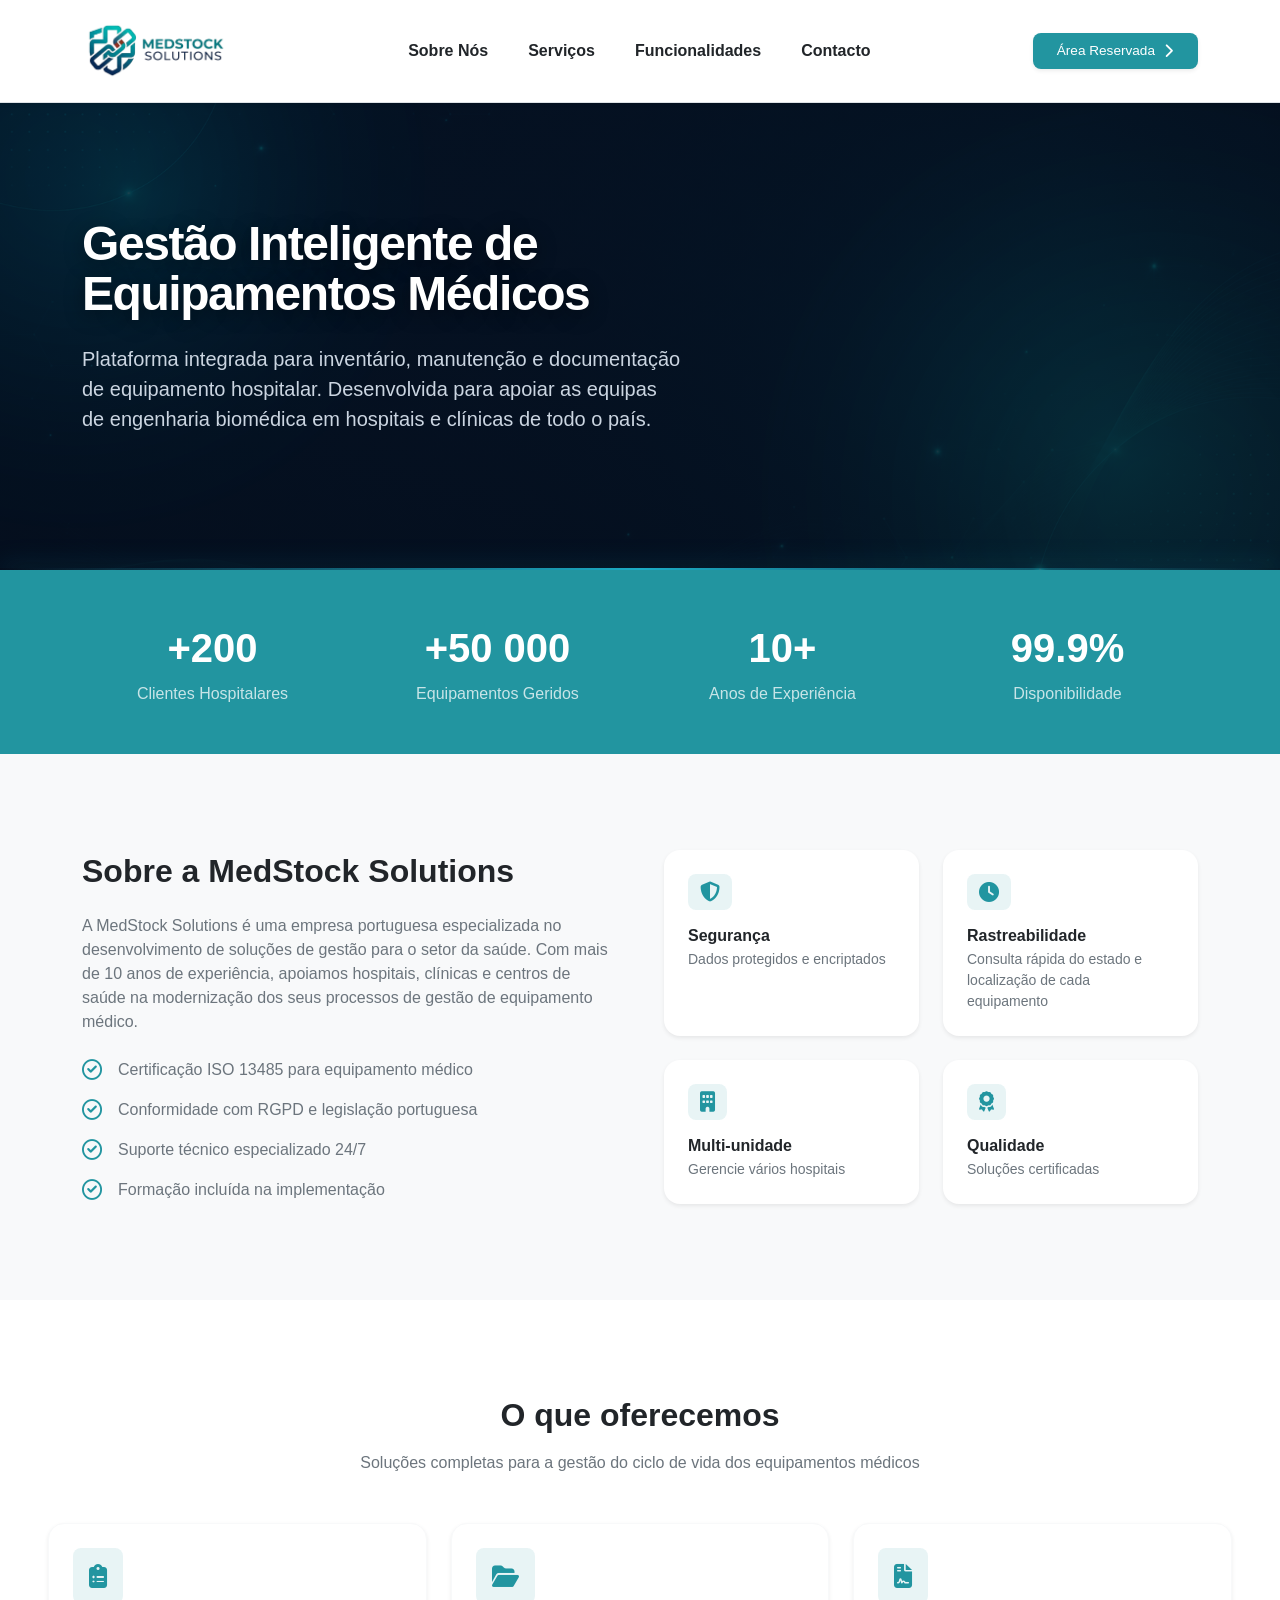
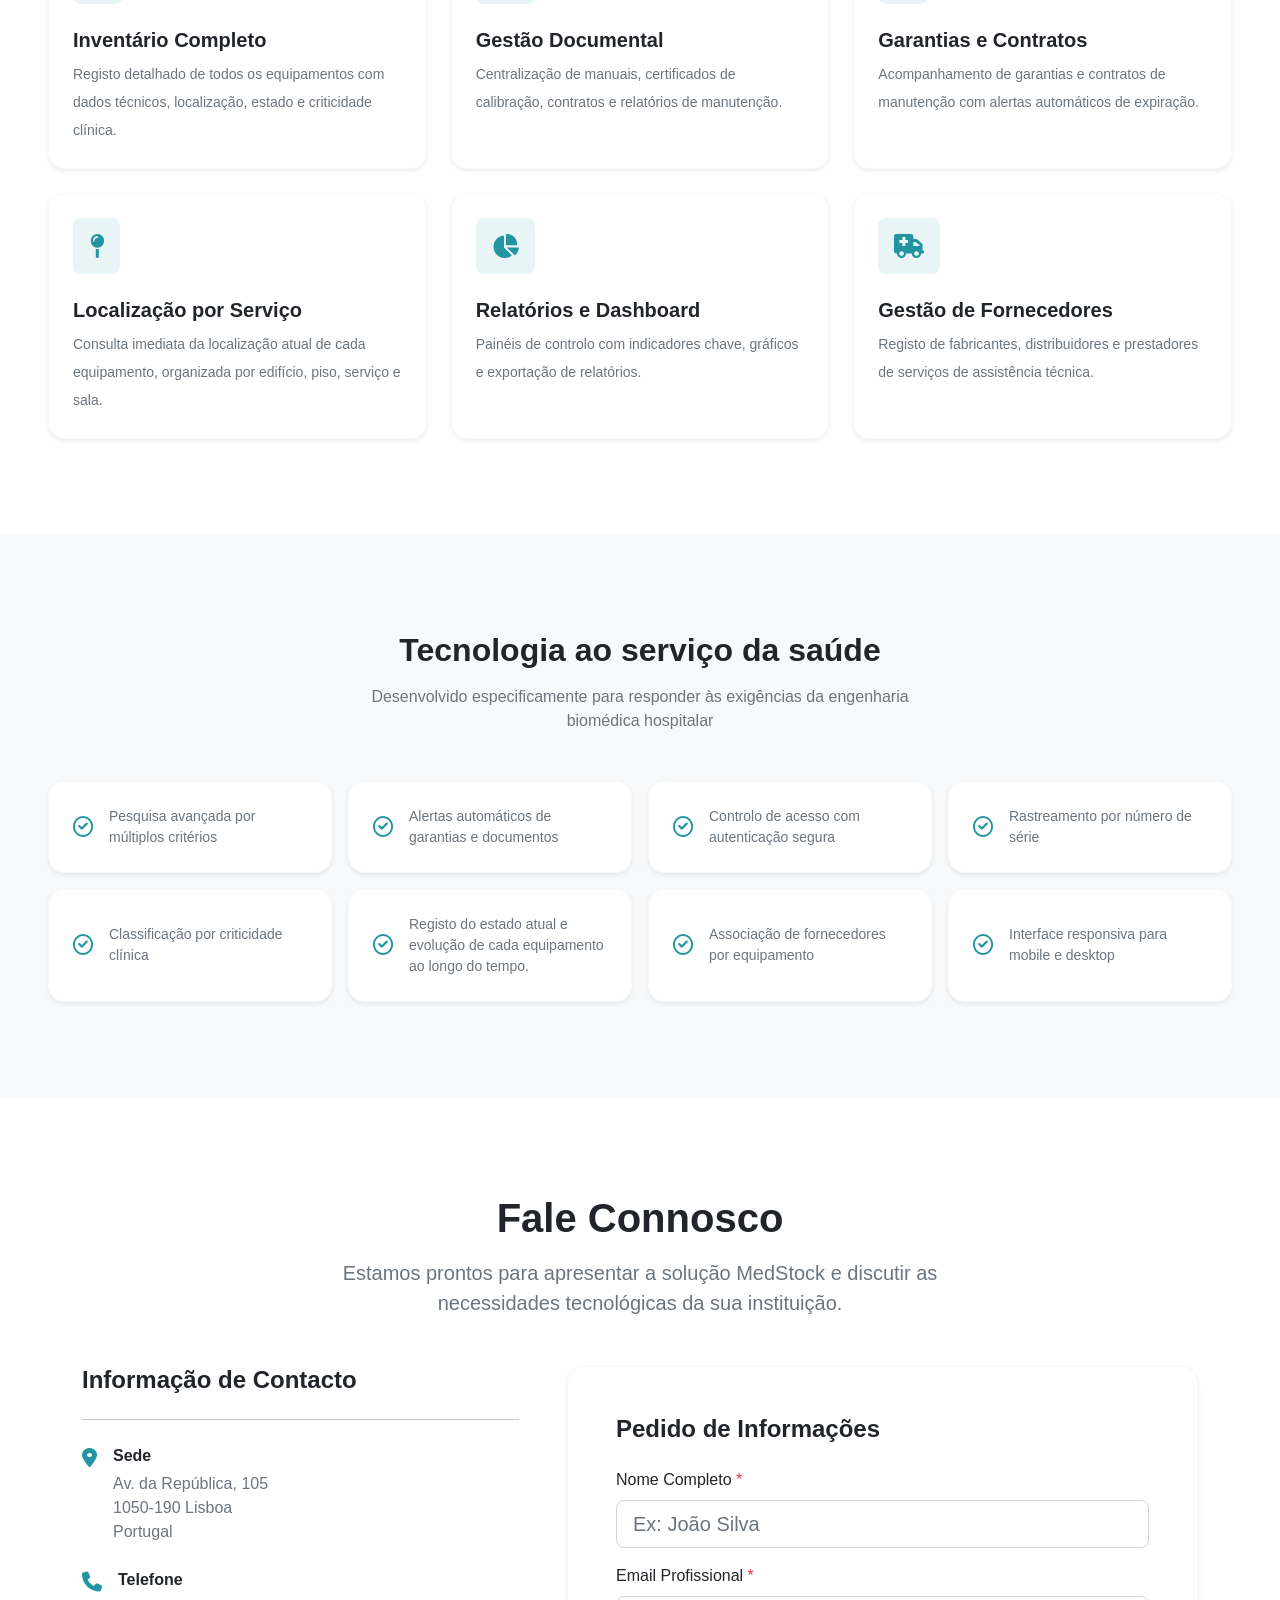
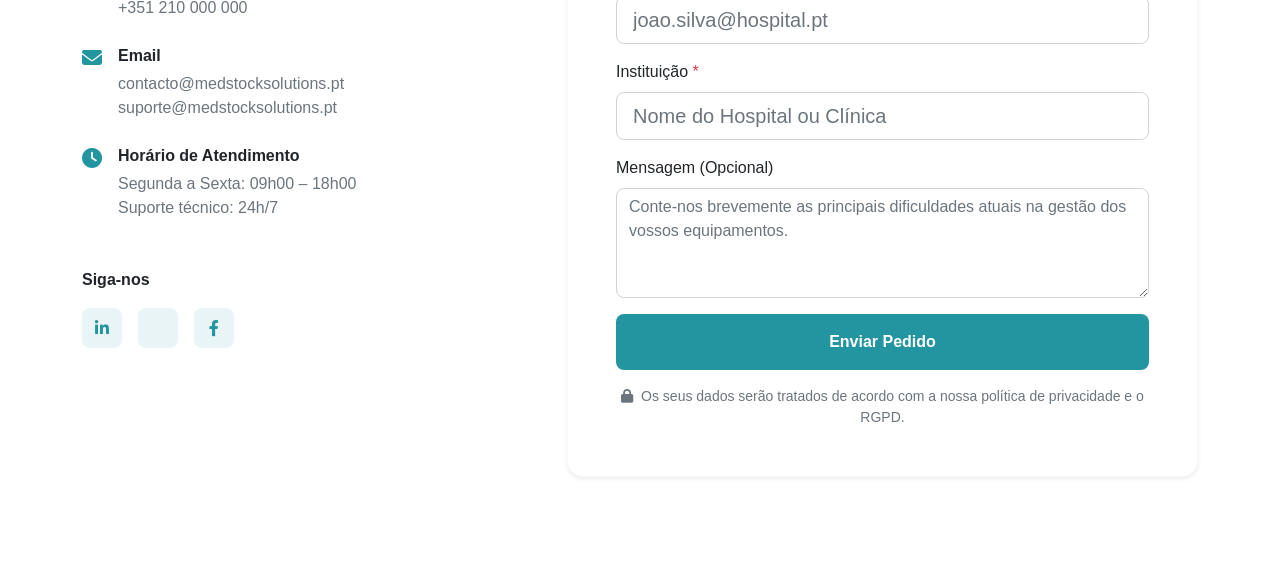
==== commit 6095cc91: "Implementação da página de listagem de equipamentos" ====
--- a/public/index.html
+++ b/public/index.html
@@ -51,7 +51,8 @@
     </nav>
 
     <main>
-        <section class="hero-section position-relative py-5">
+        <section class="hero-section position-relative"
+            style="padding-top: 100px; padding-bottom: 120px; background-image: linear-gradient(rgba(5, 15, 30, 0.82), rgba(5, 15, 30, 0.88)), url('../assets/img/fundo.png');">
             <div class="hero-bg-glow-1 position-absolute rounded-circle"></div>
             <div class="hero-bg-glow-2 position-absolute rounded-circle"></div>
 
@@ -62,23 +63,11 @@
                         <h1 class="hero-title fw-bold text-white mb-4">Gestão Inteligente de<br>Equipamentos Médicos
                         </h1>
 
-                        <p class="lead text-light mb-5 fs-5" style="max-width: 600px; color: #cbd5e1 !important;">
+                        <p class="lead text-light mb-0 fs-5" style="max-width: 600px; color: #cbd5e1 !important;">
                             Plataforma integrada para inventário, manutenção e documentação de equipamento hospitalar.
                             Desenvolvida para apoiar as equipas de engenharia biomédica em hospitais e clínicas de todo
                             o país.
                         </p>
-
-                        <div class="d-flex flex-column flex-sm-row gap-3">
-                            <a href="../private/dashboard.html"
-                                class="btn btn-brand btn-lg d-flex align-items-center justify-content-center gap-2 px-4 rounded-3 shadow">
-                                Aceder ao Sistema
-                                <i class="fa-solid fa-arrow-right" style="font-size: 0.9rem;"></i>
-                            </a>
-                            <a href="#servicos"
-                                class="btn hover-white-btn btn-lg px-4 rounded-3 d-inline-flex align-items-center justify-content-center">
-                                Saber Mais
-                            </a>
-                        </div>
                     </div>
                 </div>
             </div>
@@ -120,19 +109,19 @@
                         </p>
                         <ul class="list-unstyled mb-0 d-flex flex-column gap-3">
                             <li class="d-flex align-items-center gap-3 text-secondary">
-                                <i class="fa-solid fa-circle-check text-brand fs-5 flex-shrink-0"></i>
+                                <i class="fa-regular fa-circle-check text-brand fs-5 flex-shrink-0"></i>
                                 <span>Certificação ISO 13485 para equipamento médico</span>
                             </li>
                             <li class="d-flex align-items-center gap-3 text-secondary">
-                                <i class="fa-solid fa-circle-check text-brand fs-5 flex-shrink-0"></i>
+                                <i class="fa-regular fa-circle-check text-brand fs-5 flex-shrink-0"></i>
                                 <span>Conformidade com RGPD e legislação portuguesa</span>
                             </li>
                             <li class="d-flex align-items-center gap-3 text-secondary">
-                                <i class="fa-solid fa-circle-check text-brand fs-5 flex-shrink-0"></i>
+                                <i class="fa-regular fa-circle-check text-brand fs-5 flex-shrink-0"></i>
                                 <span>Suporte técnico especializado 24/7</span>
                             </li>
                             <li class="d-flex align-items-center gap-3 text-secondary">
-                                <i class="fa-solid fa-circle-check text-brand fs-5 flex-shrink-0"></i>
+                                <i class="fa-regular fa-circle-check text-brand fs-5 flex-shrink-0"></i>
                                 <span>Formação incluída na implementação</span>
                             </li>
                         </ul>
@@ -157,8 +146,9 @@
                                         <div class="bg-brand-subtle text-brand rounded-3 p-2 mb-3 d-inline-flex">
                                             <i class="fa-solid fa-clock fs-5 px-1"></i>
                                         </div>
-                                        <h5 class="fw-bold fs-6 mb-1 text-dark">Tempo Real</h5>
-                                        <p class="text-muted small mb-0">Informação atualizada instantaneamente</p>
+                                        <h5 class="fw-bold fs-6 mb-1 text-dark">Rastreabilidade</h5>
+                                        <p class="text-muted small mb-0">Consulta rápida do estado e localização de cada
+                                            equipamento</p>
                                     </div>
                                 </div>
                             </div>
@@ -206,7 +196,7 @@
                         <div class="card border border-light shadow-sm rounded-4 h-100 card-hover-elevate">
                             <div class="card-body p-4">
                                 <div class="bg-brand-subtle text-brand rounded-3 p-3 mb-4 d-inline-flex">
-                                    <i class="fa-solid fa-stethoscope fs-4"></i>
+                                    <i class="fa-solid fa-clipboard-list fs-4"></i>
                                 </div>
                                 <h5 class="fw-bold text-dark mb-2">Inventário Completo</h5>
                                 <p class="text-muted small mb-0 lh-lg">Registo detalhado de todos os equipamentos com
@@ -219,7 +209,7 @@
                         <div class="card border border-light shadow-sm rounded-4 h-100 card-hover-elevate">
                             <div class="card-body p-4">
                                 <div class="bg-brand-subtle text-brand rounded-3 p-3 mb-4 d-inline-flex">
-                                    <i class="fa-regular fa-file-lines fs-4"></i>
+                                    <i class="fa-solid fa-folder-open fs-4"></i>
                                 </div>
                                 <h5 class="fw-bold text-dark mb-2">Gestão Documental</h5>
                                 <p class="text-muted small mb-0 lh-lg">Centralização de manuais, certificados de
@@ -232,7 +222,7 @@
                         <div class="card border border-light shadow-sm rounded-4 h-100 card-hover-elevate">
                             <div class="card-body p-4">
                                 <div class="bg-brand-subtle text-brand rounded-3 p-3 mb-4 d-inline-flex">
-                                    <i class="fa-solid fa-shield-halved fs-4"></i>
+                                    <i class="fa-solid fa-file-contract fs-4"></i>
                                 </div>
                                 <h5 class="fw-bold text-dark mb-2">Garantias e Contratos</h5>
                                 <p class="text-muted small mb-0 lh-lg">Acompanhamento de garantias e contratos de
@@ -245,11 +235,11 @@
                         <div class="card border border-light shadow-sm rounded-4 h-100 card-hover-elevate">
                             <div class="card-body p-4">
                                 <div class="bg-brand-subtle text-brand rounded-3 p-3 mb-4 d-inline-flex">
-                                    <i class="fa-solid fa-location-dot fs-4"></i>
+                                    <i class="fa-solid fa-map-pin fs-4"></i>
                                 </div>
                                 <h5 class="fw-bold text-dark mb-2">Localização por Serviço</h5>
-                                <p class="text-muted small mb-0 lh-lg">Gestão de localizações por edifício, piso e
-                                    serviço com rastreamento em tempo real.</p>
+                                <p class="text-muted small mb-0 lh-lg">Consulta imediata da localização atual de cada
+                                    equipamento, organizada por edifício, piso, serviço e sala.</p>
                             </div>
                         </div>
                     </div>
@@ -258,7 +248,7 @@
                         <div class="card border border-light shadow-sm rounded-4 h-100 card-hover-elevate">
                             <div class="card-body p-4">
                                 <div class="bg-brand-subtle text-brand rounded-3 p-3 mb-4 d-inline-flex">
-                                    <i class="fa-solid fa-chart-column fs-4"></i>
+                                    <i class="fa-solid fa-chart-pie fs-4"></i>
                                 </div>
                                 <h5 class="fw-bold text-dark mb-2">Relatórios e Dashboard</h5>
                                 <p class="text-muted small mb-0 lh-lg">Painéis de controlo com indicadores chave,
@@ -271,7 +261,7 @@
                         <div class="card border border-light shadow-sm rounded-4 h-100 card-hover-elevate">
                             <div class="card-body p-4">
                                 <div class="bg-brand-subtle text-brand rounded-3 p-3 mb-4 d-inline-flex">
-                                    <i class="fa-solid fa-users fs-4"></i>
+                                    <i class="fa-solid fa-truck-medical fs-4"></i>
                                 </div>
                                 <h5 class="fw-bold text-dark mb-2">Gestão de Fornecedores</h5>
                                 <p class="text-muted small mb-0 lh-lg">Registo de fabricantes, distribuidores e
@@ -287,10 +277,6 @@
             <div class="container-fluid py-5 px-4 px-lg-5" style="max-width: 1280px; margin: 0 auto;">
 
                 <div class="text-center mb-5">
-                    <span
-                        class="badge bg-brand-subtle text-brand border-brand-subtle px-3 py-2 rounded-pill mb-3 fw-semibold">
-                        Funcionalidades
-                    </span>
                     <h2 class="fw-bold mb-3 fs-2 text-dark">Tecnologia ao serviço da saúde</h2>
                     <p class="text-muted" style="max-width: 600px; margin: 0 auto;">
                         Desenvolvido especificamente para responder às exigências da engenharia biomédica hospitalar
@@ -302,7 +288,7 @@
                     <div class="col-sm-6 col-lg-3">
                         <div
                             class="d-flex align-items-center gap-3 p-4 bg-white rounded-4 border border-light shadow-sm h-100 card-hover-elevate">
-                            <i class="fa-solid fa-circle-check text-brand fs-5 flex-shrink-0"></i>
+                            <i class="fa-regular fa-circle-check text-brand fs-5 flex-shrink-0"></i>
                             <span class="text-secondary small fw-medium">Pesquisa avançada por múltiplos
                                 critérios</span>
                         </div>
@@ -311,7 +297,7 @@
                     <div class="col-sm-6 col-lg-3">
                         <div
                             class="d-flex align-items-center gap-3 p-4 bg-white rounded-4 border border-light shadow-sm h-100 card-hover-elevate">
-                            <i class="fa-solid fa-circle-check text-brand fs-5 flex-shrink-0"></i>
+                            <i class="fa-regular fa-circle-check text-brand fs-5 flex-shrink-0"></i>
                             <span class="text-secondary small fw-medium">Alertas automáticos de garantias e
                                 documentos</span>
                         </div>
@@ -320,7 +306,7 @@
                     <div class="col-sm-6 col-lg-3">
                         <div
                             class="d-flex align-items-center gap-3 p-4 bg-white rounded-4 border border-light shadow-sm h-100 card-hover-elevate">
-                            <i class="fa-solid fa-circle-check text-brand fs-5 flex-shrink-0"></i>
+                            <i class="fa-regular fa-circle-check text-brand fs-5 flex-shrink-0"></i>
                             <span class="text-secondary small fw-medium">Controlo de acesso com autenticação
                                 segura</span>
                         </div>
@@ -329,7 +315,7 @@
                     <div class="col-sm-6 col-lg-3">
                         <div
                             class="d-flex align-items-center gap-3 p-4 bg-white rounded-4 border border-light shadow-sm h-100 card-hover-elevate">
-                            <i class="fa-solid fa-circle-check text-brand fs-5 flex-shrink-0"></i>
+                            <i class="fa-regular fa-circle-check text-brand fs-5 flex-shrink-0"></i>
                             <span class="text-secondary small fw-medium">Rastreamento por número de série</span>
                         </div>
                     </div>
@@ -337,7 +323,7 @@
                     <div class="col-sm-6 col-lg-3">
                         <div
                             class="d-flex align-items-center gap-3 p-4 bg-white rounded-4 border border-light shadow-sm h-100 card-hover-elevate">
-                            <i class="fa-solid fa-circle-check text-brand fs-5 flex-shrink-0"></i>
+                            <i class="fa-regular fa-circle-check text-brand fs-5 flex-shrink-0"></i>
                             <span class="text-secondary small fw-medium">Classificação por criticidade clínica</span>
                         </div>
                     </div>
@@ -345,15 +331,18 @@
                     <div class="col-sm-6 col-lg-3">
                         <div
                             class="d-flex align-items-center gap-3 p-4 bg-white rounded-4 border border-light shadow-sm h-100 card-hover-elevate">
-                            <i class="fa-solid fa-circle-check text-brand fs-5 flex-shrink-0"></i>
-                            <span class="text-secondary small fw-medium">Histórico completo de cada equipamento</span>
+                            <i class="fa-regular fa-circle-check text-brand fs-5 flex-shrink-0"></i>
+                            <span class="text-secondary small fw-medium">Registo do estado atual e evolução de cada
+                                equipamento ao longo do tempo.
+
+                            </span>
                         </div>
                     </div>
                     <!-- Item 7 -->
                     <div class="col-sm-6 col-lg-3">
                         <div
                             class="d-flex align-items-center gap-3 p-4 bg-white rounded-4 border border-light shadow-sm h-100 card-hover-elevate">
-                            <i class="fa-solid fa-circle-check text-brand fs-5 flex-shrink-0"></i>
+                            <i class="fa-regular fa-circle-check text-brand fs-5 flex-shrink-0"></i>
                             <span class="text-secondary small fw-medium">Associação de fornecedores por
                                 equipamento</span>
                         </div>
@@ -362,11 +351,133 @@
                     <div class="col-sm-6 col-lg-3">
                         <div
                             class="d-flex align-items-center gap-3 p-4 bg-white rounded-4 border border-light shadow-sm h-100 card-hover-elevate">
-                            <i class="fa-solid fa-circle-check text-brand fs-5 flex-shrink-0"></i>
+                            <i class="fa-regular fa-circle-check text-brand fs-5 flex-shrink-0"></i>
                             <span class="text-secondary small fw-medium">Interface responsiva para mobile e
                                 desktop</span>
                         </div>
                     </div>
+                </div>
+            </div>
+        </section>
+
+        <section id="contacto" class="py-5 bg-white">
+            <div class="container py-5">
+
+                <div class="text-center mb-5">
+                    <h2 class="fw-bold mb-3 fs-1 text-dark">Fale Connosco</h2>
+                    <p class="text-muted fs-5" style="max-width: 650px; margin: 0 auto;">
+                        Estamos prontos para apresentar a solução MedStock e discutir as necessidades
+                        tecnológicas da sua instituição.
+                    </p>
+                </div>
+
+                <div class="row g-5 align-items-start">
+
+                    <!-- Coluna esquerda -->
+                    <div class="col-lg-5">
+                        <h5 class="fw-bold text-dark mb-4 fs-4">Informação de Contacto</h5>
+                        <hr class="mb-4">
+
+                        <div class="d-flex flex-column gap-4 mb-5">
+                            <div class="d-flex gap-3">
+                                <i class="fa-solid fa-location-dot text-brand fs-5 flex-shrink-0 mt-1"></i>
+                                <div>
+                                    <div class="fw-semibold text-dark mb-1">Sede</div>
+                                    <div class="text-muted">Av. da República, 105<br>1050-190 Lisboa<br>Portugal</div>
+                                </div>
+                            </div>
+                            <div class="d-flex gap-3">
+                                <i class="fa-solid fa-phone text-brand fs-5 flex-shrink-0 mt-1"></i>
+                                <div>
+                                    <div class="fw-semibold text-dark mb-1">Telefone</div>
+                                    <div class="text-muted">+351 210 000 000</div>
+                                </div>
+                            </div>
+                            <div class="d-flex gap-3">
+                                <i class="fa-solid fa-envelope text-brand fs-5 flex-shrink-0 mt-1"></i>
+                                <div>
+                                    <div class="fw-semibold text-dark mb-1">Email</div>
+                                    <div class="text-muted">
+                                        contacto@medstocksolutions.pt<br>suporte@medstocksolutions.pt</div>
+                                </div>
+                            </div>
+                            <div class="d-flex gap-3">
+                                <i class="fa-solid fa-clock text-brand fs-5 flex-shrink-0 mt-1"></i>
+                                <div>
+                                    <div class="fw-semibold text-dark mb-1">Horário de Atendimento</div>
+                                    <div class="text-muted">
+                                        Segunda a Sexta: 09h00 – 18h00<br>
+                                        Suporte técnico: 24h/7
+                                    </div>
+                                </div>
+                            </div>
+                        </div>
+
+                        <!-- Redes Sociais -->
+                        <div>
+                            <div class="fw-semibold text-dark mb-3">Siga-nos</div>
+                            <div class="d-flex gap-3">
+                                <a href="#"
+                                    class="bg-brand-subtle text-brand rounded-3 p-2 d-inline-flex align-items-center justify-content-center text-decoration-none card-hover-elevate"
+                                    style="width: 40px; height: 40px;">
+                                    <i class="fa-brands fa-linkedin-in"></i>
+                                </a>
+                                <a href="#"
+                                    class="bg-brand-subtle text-brand rounded-3 p-2 d-inline-flex align-items-center justify-content-center text-decoration-none card-hover-elevate"
+                                    style="width: 40px; height: 40px;">
+                                    <i class="fa-brands fa-x-twitter"></i>
+                                </a>
+                                <a href="#"
+                                    class="bg-brand-subtle text-brand rounded-3 p-2 d-inline-flex align-items-center justify-content-center text-decoration-none card-hover-elevate"
+                                    style="width: 40px; height: 40px;">
+                                    <i class="fa-brands fa-facebook-f"></i>
+                                </a>
+                            </div>
+                        </div>
+                    </div>
+
+                    <!-- Coluna direita — Formulário -->
+                    <div class="col-lg-7">
+                        <div class="card border border-light shadow-sm rounded-4 p-4 p-md-5">
+                            <h5 class="fw-bold text-dark mb-4 fs-4">Pedido de Informações</h5>
+
+                            <div class="d-flex flex-column gap-3">
+                                <div>
+                                    <label class="form-label fw-medium text-dark">Nome Completo <span
+                                            class="text-danger">*</span></label>
+                                    <input type="text" class="form-control form-control-lg rounded-3"
+                                        placeholder="Ex: João Silva">
+                                </div>
+                                <div>
+                                    <label class="form-label fw-medium text-dark">Email Profissional <span
+                                            class="text-danger">*</span></label>
+                                    <input type="email" class="form-control form-control-lg rounded-3"
+                                        placeholder="joao.silva@hospital.pt">
+                                </div>
+                                <div>
+                                    <label class="form-label fw-medium text-dark">Instituição <span
+                                            class="text-danger">*</span></label>
+                                    <input type="text" class="form-control form-control-lg rounded-3"
+                                        placeholder="Nome do Hospital ou Clínica">
+                                </div>
+                                <div>
+                                    <label class="form-label fw-medium text-dark">Mensagem (Opcional)</label>
+                                    <textarea class="form-control rounded-3" rows="4"
+                                        placeholder="Conte-nos brevemente as principais dificuldades atuais na gestão dos vossos equipamentos."></textarea>
+                                </div>
+                                <div>
+                                    <button type="button" class="btn btn-brand w-100 py-3 rounded-3 fw-semibold fs-6">
+                                        Enviar Pedido
+                                    </button>
+                                </div>
+                                <p class="text-muted small text-center mb-0">
+                                    <i class="fa-solid fa-lock me-1"></i>
+                                    Os seus dados serão tratados de acordo com a nossa política de privacidade e o RGPD.
+                                </p>
+                            </div>
+                        </div>
+                    </div>
+
                 </div>
             </div>
         </section>
--- a/assets/css/1231184.css
+++ b/assets/css/1231184.css
@@ -94,58 +94,73 @@
    ============================================================ */
 
 .hero-section {
-    background: linear-gradient(135deg, var(--hero-bg-start), var(--hero-bg-mid), var(--hero-bg-end));
-}
-
-/* Novo Título Compacto */
+    position: relative;
+    overflow: hidden;
+    background-size: cover;
+    background-position: center;
+    background-repeat: no-repeat;
+}
+
+.hero-section::after {
+    content: "";
+    position: absolute;
+    left: 0;
+    bottom: 0;
+    width: 100%;
+    height: 2px;
+    background: linear-gradient(to right, transparent, rgba(34, 211, 238, 0.8), transparent);
+    box-shadow: 0 0 25px rgba(34, 211, 238, 0.6);
+}
+
+/* Glow mais elegante */
+.hero-bg-glow-1 {
+    width: 350px;
+    height: 350px;
+    background: #00d9ff;
+    top: -100px;
+    left: -100px;
+    filter: blur(120px);
+    opacity: 0.10;
+    pointer-events: none;
+    z-index: 0;
+}
+
+.hero-bg-glow-2 {
+    width: 450px;
+    height: 450px;
+    background: #14b8a6;
+    bottom: -150px;
+    right: -100px;
+    filter: blur(130px);
+    opacity: 0.10;
+    pointer-events: none;
+    z-index: 0;
+}
+
+/* Melhor profundidade no texto */
 .hero-title {
-    font-size: 3rem;
-    /* text-5xl do tailwind */
-    line-height: 1.1;
-    /* leading-tight */
-    letter-spacing: -0.02em;
-    /* tracking-tight */
+    font-size: 3.0rem;
+    line-height: 1.05;
+    letter-spacing: -0.03em;
+    text-shadow: 0 4px 20px rgba(0, 0, 0, 0.45);
+}
+
+/* Ajustes Mobile do Título */
+@media (max-width: 768px) {
+    .hero-title {
+        font-size: 1.8rem;
+    }
+}
+
+/* Texto secundário mais premium */
+.hero-section .lead {
+    color: rgba(255, 255, 255, 0.78) !important;
 }
 
 /* Nova Badge Transparente */
 .badge-hero {
     background-color: hsla(185, 65%, 38%, 0.2) !important;
-    /* bg-primary/20 */
     border: 1px solid hsla(185, 65%, 38%, 0.3) !important;
-    /* border-primary/30 */
-}
-
-/* Bolas de cor desfocadas no fundo */
-.hero-bg-glow-1 {
-    width: 300px;
-    height: 300px;
-    background-color: var(--brand-color);
-    top: 10%;
-    left: 10%;
-    filter: blur(90px);
-    opacity: 0.15;
-    pointer-events: none;
-    z-index: 0;
-}
-
-.hero-bg-glow-2 {
-    width: 400px;
-    height: 400px;
-    background-color: #60a5fa;
-    bottom: -10%;
-    right: 5%;
-    filter: blur(100px);
-    opacity: 0.15;
-    pointer-events: none;
-    z-index: 0;
-}
-
-/* Ajustes Mobile do Título */
-@media (max-width: 768px) {
-    .hero-title {
-        font-size: 2.25rem;
-        /* text-4xl para mobile */
-    }
 }
 
 /* ============================================================
@@ -183,4 +198,141 @@
 /* Compensar altura da navbar nas âncoras */
 section[id] {
     scroll-margin-top: 100px;
+}
+
+/*Comecei aqui os equipamentos*/
+/* Badges Suaves para Tabelas (Backend) */
+.badge-soft-success {
+    background-color: rgba(16, 185, 129, 0.15);
+    color: #047857;
+    border: 1px solid rgba(16, 185, 129, 0.3);
+}
+
+.badge-soft-warning {
+    background-color: rgba(245, 158, 11, 0.15);
+    color: #b45309;
+    border: 1px solid rgba(245, 158, 11, 0.3);
+}
+
+.badge-soft-danger {
+    background-color: rgba(239, 68, 68, 0.15);
+    color: #b91c1c;
+    border: 1px solid rgba(239, 68, 68, 0.3);
+}
+
+.badge-soft-info {
+    background-color: rgba(14, 165, 233, 0.15);
+    color: #0369a1;
+    border: 1px solid rgba(14, 165, 233, 0.3);
+}
+
+.font-monospace {
+    font-family: 'Menlo', 'Monaco', 'Courier New', monospace;
+}
+
+/* Barra de Pesquisa Contínua */
+.search-group {
+    border: 1px solid #e2e8f0;
+    border-radius: 0.375rem;
+    overflow: hidden;
+    background-color: #fff;
+}
+.search-group .input-group-text,
+.search-group .form-control {
+    border: none !important;
+    background: transparent !important;
+}
+.search-group .form-control:focus {
+    box-shadow: none;
+}
+
+/* Botões de Ação Quadrados (Tabela) */
+.btn-action {
+    width: 32px;
+    height: 32px;
+    padding: 0;
+    display: inline-flex;
+    align-items: center;
+    justify-content: center;
+    border-radius: 0.375rem;
+    background-color: transparent;
+    border: 1px solid transparent;
+    color: #64748b;
+    transition: all 0.2s;
+    text-decoration: none;
+}
+.btn-action:hover {
+    background-color: #f1f5f9;
+    border-color: #e2e8f0;
+    color: #0f172a;
+}
+.btn-action.text-danger:hover {
+    background-color: #fef2f2;
+    color: #dc2626 !important;
+    border-color: #fecaca;
+}
+
+/* Ajustes finos para a Tabela */
+.table-custom th {
+    font-size: 0.8rem;
+    text-transform: uppercase;
+    letter-spacing: 0.05em;
+    color: #64748b;
+    border-bottom: 1px solid #e2e8f0;
+    background-color: #f8fafc !important;
+}
+.table-custom td {
+    vertical-align: middle;
+    border-bottom: 1px solid #f1f5f9;
+}
+
+/* ============================================================
+   SIDEBAR (Menu Lateral do Backend)
+   ============================================================ */
+
+.sidebar-backend {
+    background-color: hsl(213, 32%, 16%);
+    border-right: 1px solid hsl(213, 25%, 22%);
+}
+
+.sidebar-border-light {
+    border-color: hsl(213, 25%, 22%) !important;
+}
+
+/* Links do Menu */
+.sidebar-item {
+    color: hsl(210, 30%, 88%); /* Cinza claro subtil */
+    font-size: 0.875rem; /* Tamanho exato do Replit (14px) */
+    padding: 0.625rem 0.75rem; /* Espaçamento exato py-2.5 px-3 */
+    border-radius: 0.375rem;
+    transition: all 0.2s ease-in-out;
+    text-decoration: none;
+}
+
+.sidebar-item:hover {
+    background-color: hsl(213, 25%, 22%);
+    color: #ffffff;
+}
+
+/* Link Ativo */
+.sidebar-item.active {
+    background-color: var(--brand-color);
+    color: #ffffff;
+    font-weight: 500;
+}
+
+/* Alinhamento perfeito dos Ícones */
+.sidebar-item i {
+    font-size: 1.15rem;
+    width: 24px; /* Força os ícones a terem a mesma largura para o texto alinhar */
+    text-align: center;
+}
+
+/* Scrollbar da Sidebar */
+.sidebar-scroll::-webkit-scrollbar {
+    width: 6px;
+}
+.sidebar-scroll::-webkit-scrollbar-thumb {
+    background-color: hsl(213, 25%, 30%);
+    border-radius: 10px;
 }
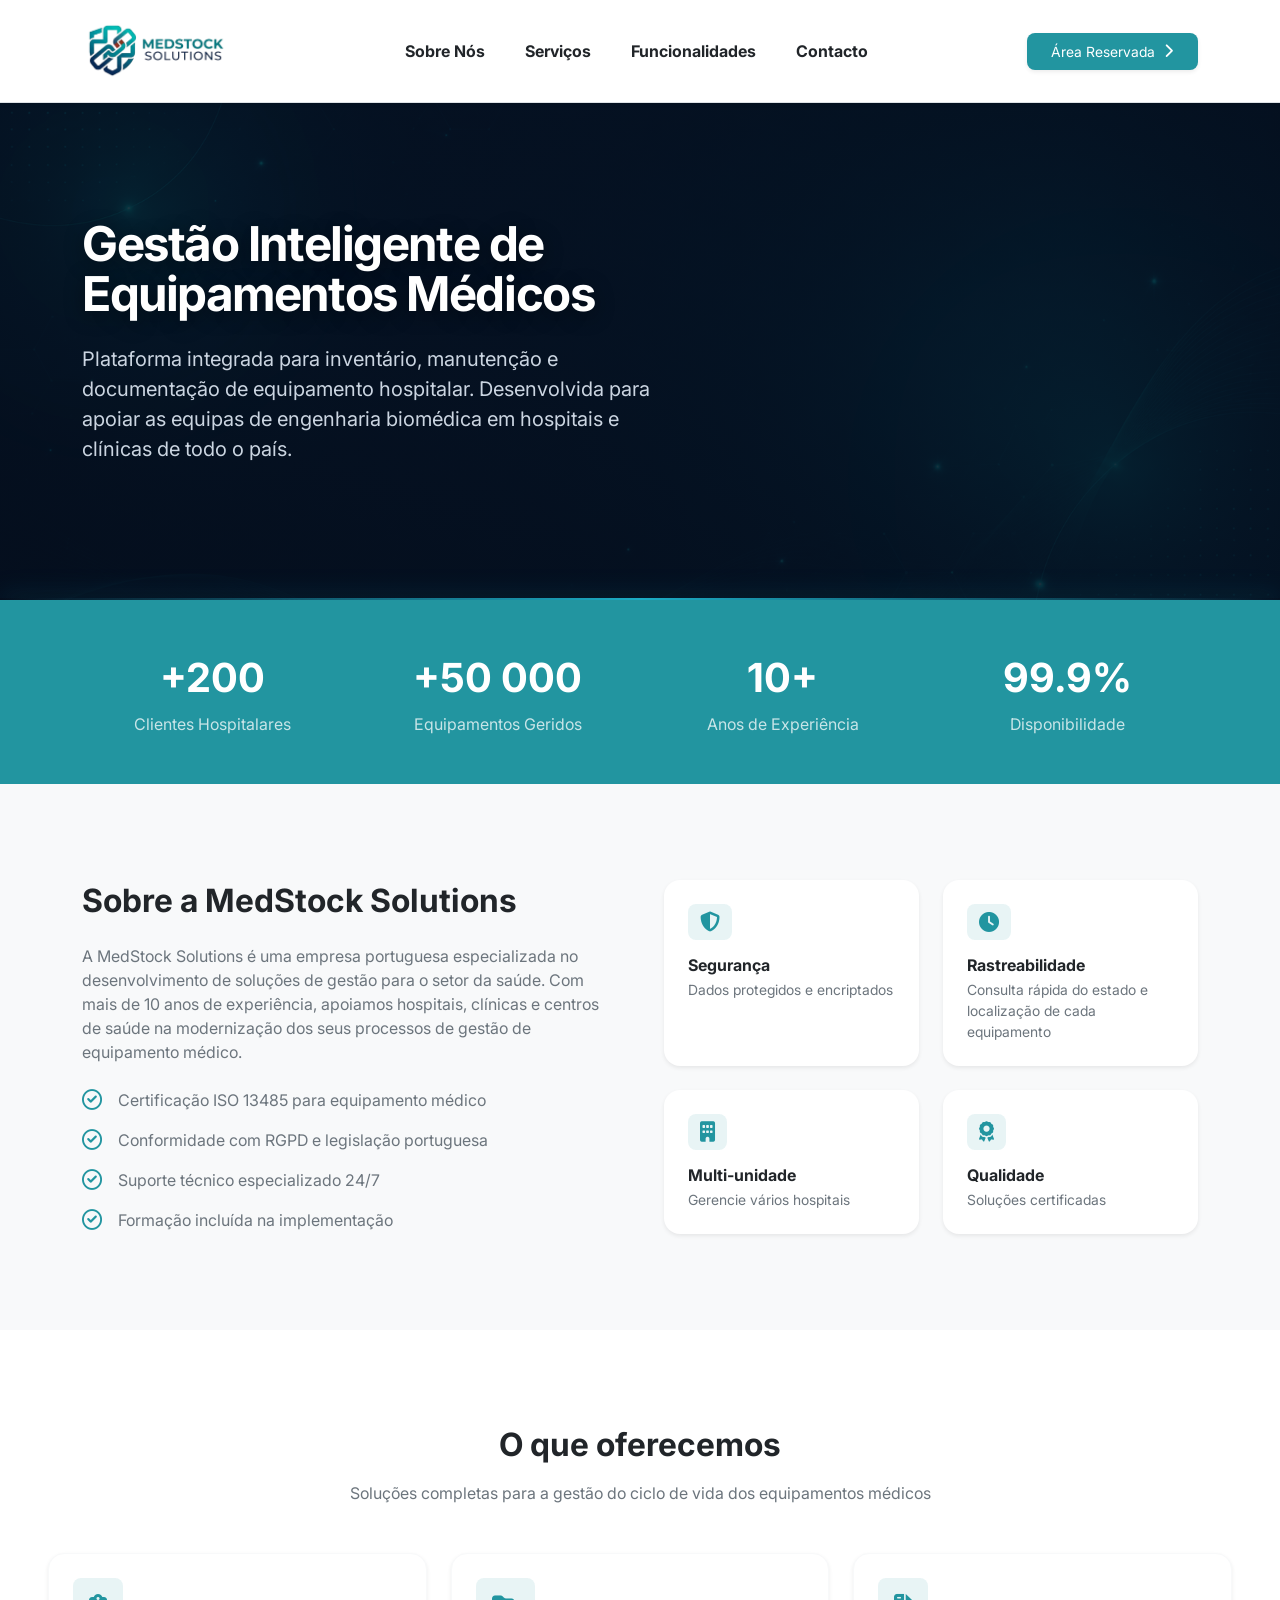
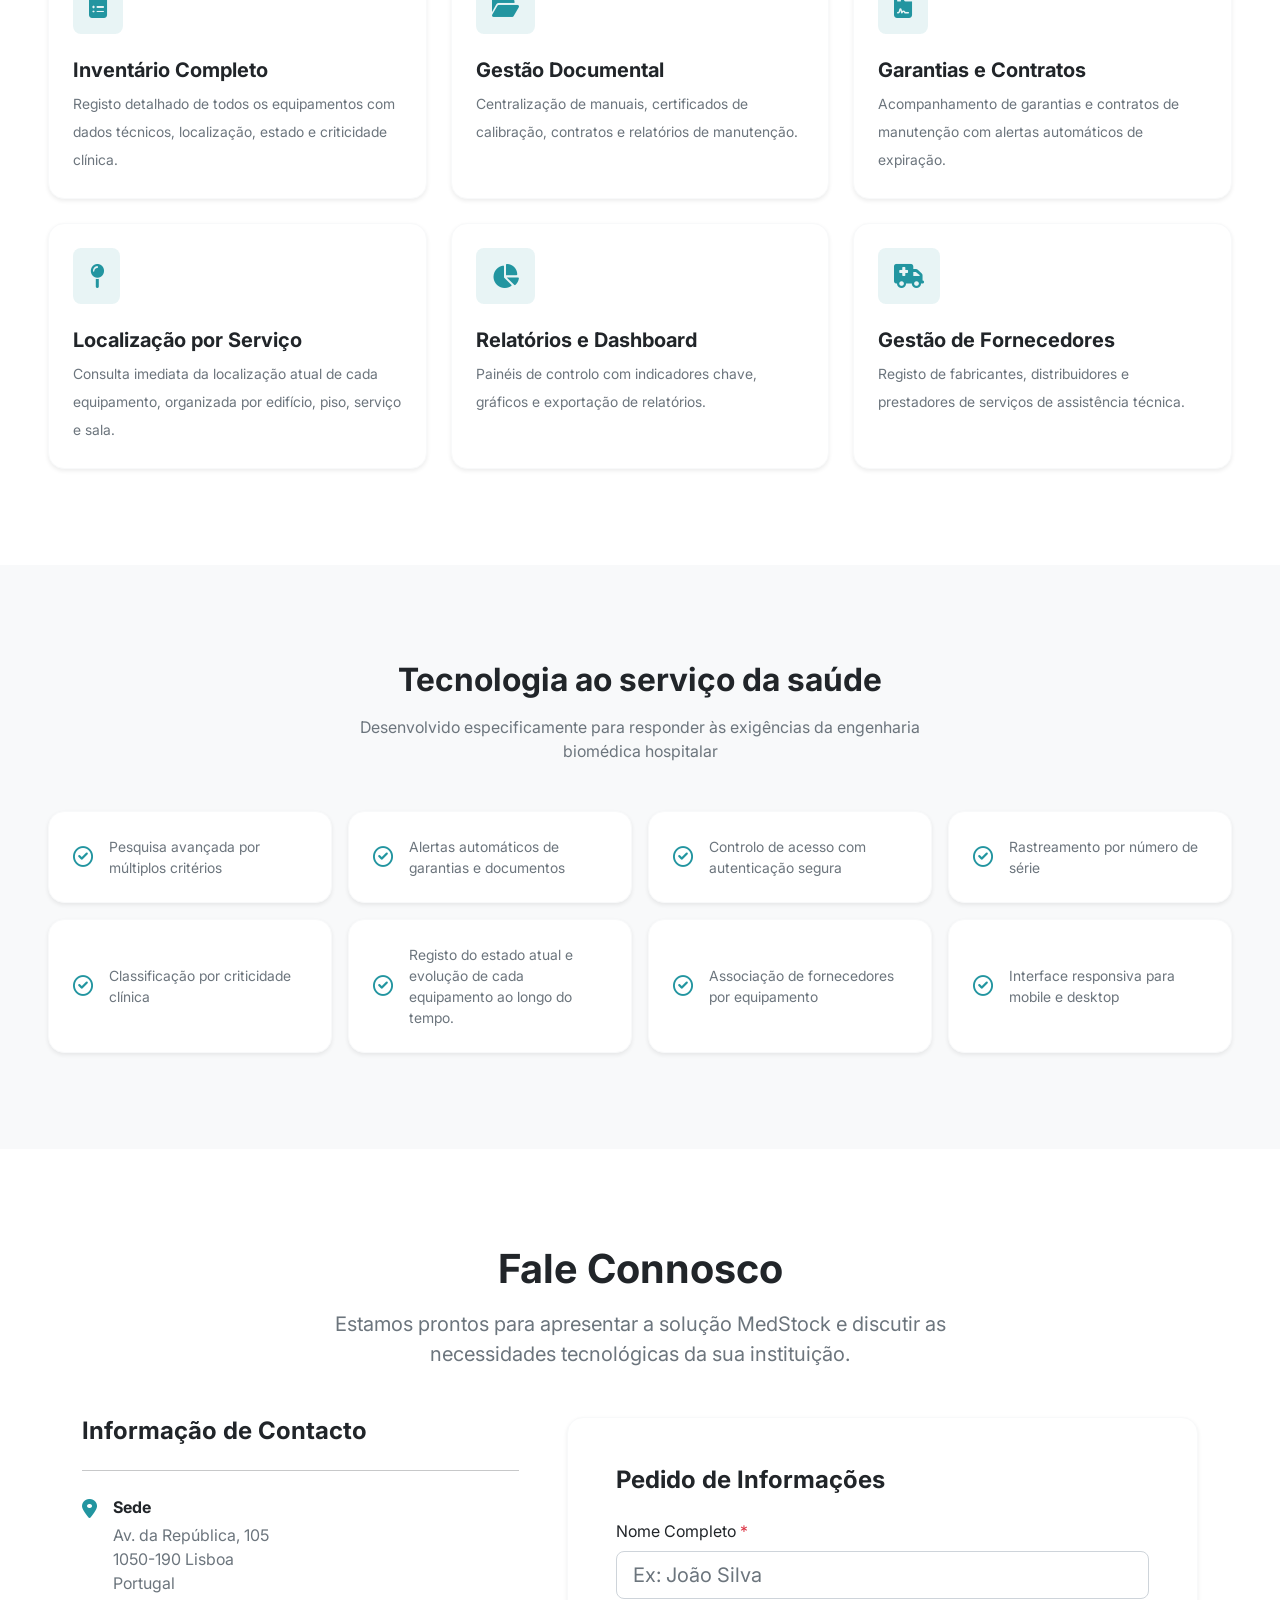
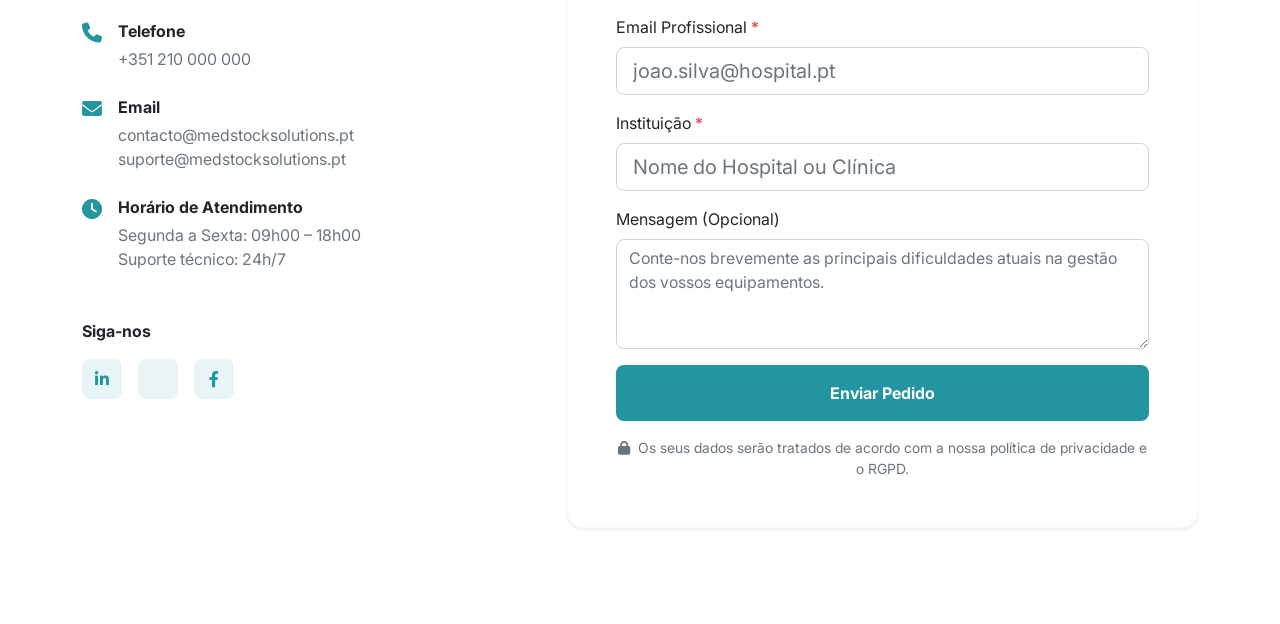
==== commit c4c3c5eb: "Implementação do login" ====
--- a/public/index.html
+++ b/public/index.html
@@ -40,7 +40,7 @@
                     </li>
                 </ul>
                 <div class="d-flex justify-content-center mt-3 mt-lg-0">
-                    <a href="../private/dashboard.html"
+                    <a href="../login/login.html"
                         class="btn btn-brand d-flex align-items-center gap-2 px-4 py-2 shadow-sm rounded-3">
                         Área Reservada
                         <i class="fa-solid fa-chevron-right" style="font-size: 0.9rem;"></i>
--- a/assets/css/1231184.css
+++ b/assets/css/1231184.css
@@ -2,22 +2,34 @@
     FONTES LOCAIS (MODO OFFLINE)
    ============================================================ */
 
-/* Fonte Inter para o Frontend */
+/* Fonte Inter Regular para o Frontend */
 @font-face {
     font-family: 'Inter';
-    src: url('../fonts/Inter.ttf') format('truetype');
-    font-weight: 100 900;
+    src: url('../fonts/Inter/static/Inter_18pt-Regular.ttf') format('truetype');
+    font-weight: 400; /* Regular */
+    font-style: normal;
+    font-display: swap;
+}
+
+/* Fonte Inter Bold para o Frontend */
+@font-face {
+    font-family: 'Inter';
+    src: url('../fonts/Inter/static/Inter_18pt-Bold.ttf') format('truetype');
+    font-weight: 700; /* Bold */
+    font-style: normal;
+    font-display: swap;
 }
 
 /* Fonte Titillium Web para o Backend (conforme Ficha 08) */
 @font-face {
     font-family: 'Titillium Web';
-    src: url('../fonts/TitilliumWeb-Regular.ttf') format('truetype');
+    src: url('../fonts/Titillium_Web/TitilliumWeb-Regular.ttf') format('truetype');
     font-weight: normal;
-}
-
-/* ============================================================
-    ESTILOS BASE E CORES
+    font-style: normal;
+}
+
+/* ============================================================
+     ROOT / VARIÁVEIS
    ============================================================ */
 
 :root {
@@ -31,14 +43,20 @@
     --hero-bg-end: hsl(185, 65%, 20%);
 }
 
-/* Aplicação da fonte e limpeza básica */
+/* ============================================================
+   ESTILOS BASE
+============================================================ */
 body {
     font-family: 'Inter', sans-serif;
     -webkit-font-smoothing: antialiased;
 }
 
-/* ============================================================
-   COMPONENTES PERSONALIZADOS
+.bg-backend {
+    font-family: 'Titillium Web', sans-serif;
+}
+
+/* ============================================================
+   COMPONENTES GLOBAIS
    ============================================================ */
 
 /* Cor principal */
@@ -66,7 +84,7 @@
     color: white;
     border: none;
     transition: all 0.3s ease;
-    font-size: 0.85rem;
+    font-size: 0.875rem;
 }
 
 .btn-brand:hover {
@@ -89,8 +107,44 @@
     color: white;
 }
 
-/* ============================================================
-   HERO SECTION (Secção Principal)
+.card-hover-elevate {
+    transition: all 0.25s ease-in-out;
+}
+
+.card-hover-elevate:hover {
+    transform: translateY(-4px);
+    box-shadow: 0 10px 15px -3px rgba(0, 0, 0, 0.1), 0 4px 6px -2px rgba(0, 0, 0, 0.05) !important;
+}
+
+.bg-brand-subtle {
+    background-color: hsla(185, 65%, 38%, 0.1) !important;
+}
+
+.border-brand-subtle {
+    border: 1px solid hsla(185, 65%, 38%, 0.2) !important;
+}
+
+/* ============================================================
+   FRONTEND
+============================================================ */
+/* Navbar transparente ao fazer scroll */
+.navbar {
+    transition: background-color 0.3s ease, box-shadow 0.3s ease;
+}
+
+.navbar.scrolled {
+    background-color: rgba(255, 255, 255, 0.85) !important;
+    backdrop-filter: blur(10px);
+    -webkit-backdrop-filter: blur(10px);
+}
+
+/* Compensar altura da navbar nas âncoras */
+section[id] {
+    scroll-margin-top: 100px;
+}
+
+/* ============================================================
+   HERO SECTION
    ============================================================ */
 
 .hero-section {
@@ -114,24 +168,24 @@
 
 /* Glow mais elegante */
 .hero-bg-glow-1 {
-    width: 350px;
-    height: 350px;
-    background: #00d9ff;
-    top: -100px;
-    left: -100px;
-    filter: blur(120px);
-    opacity: 0.10;
+    width: 380px;
+    height: 380px;
+    background: rgba(20,184,166,0.14);
+    top: -80px;
+    left: -80px;
+    filter: blur(100px);
+    opacity: 0.12;
     pointer-events: none;
     z-index: 0;
 }
 
 .hero-bg-glow-2 {
-    width: 450px;
-    height: 450px;
-    background: #14b8a6;
-    bottom: -150px;
-    right: -100px;
-    filter: blur(130px);
+    width: 480px;
+    height: 480px;
+    background: rgba(12,74,92,0.12);
+    bottom: -120px;
+    right: -80px;
+    filter: blur(120px);
     opacity: 0.10;
     pointer-events: none;
     z-index: 0;
@@ -145,13 +199,6 @@
     text-shadow: 0 4px 20px rgba(0, 0, 0, 0.45);
 }
 
-/* Ajustes Mobile do Título */
-@media (max-width: 768px) {
-    .hero-title {
-        font-size: 1.8rem;
-    }
-}
-
 /* Texto secundário mais premium */
 .hero-section .lead {
     color: rgba(255, 255, 255, 0.78) !important;
@@ -164,43 +211,101 @@
 }
 
 /* ============================================================
-   SOBRE NÓS (Cores subtis e Hover)
+   BACKEND
+============================================================ */
+
+/* Fundo da área de conteúdo do backend */
+.bg-backend {
+    background-color: #f8fafc;
+}
+
+.dash-card {
+    background-color: #ffffff;
+    border: 1px solid #e2e8f0;
+    border-radius: 0.75rem; /* Cantos arredondados iguais ao Replit */
+    box-shadow: 0 1px 3px 0 rgba(0, 0, 0, 0.05), 0 1px 2px -1px rgba(0, 0, 0, 0.05);
+}
+
+/* Títulos dos Cartões */
+.card-title-custom {
+    font-size: 0.875rem; /* text-sm */
+    font-weight: 600;
+    color: #64748b; /* text-muted-foreground */
+    text-transform: uppercase;
+    letter-spacing: 0.025em; /* tracking-wide */
+    margin: 0;
+}
+
+/* Substituto Bootstrap para flex-1 */
+.flex-1 {
+    flex: 1 1 0%;
+    min-width: 0;
+}
+
+/* ============================================================
+   SIDEBAR
    ============================================================ */
 
-.bg-brand-subtle {
-    background-color: hsla(185, 65%, 38%, 0.1) !important;
-}
-
-.border-brand-subtle {
-    border: 1px solid hsla(185, 65%, 38%, 0.2) !important;
-}
-
-.card-hover-elevate {
-    transition: all 0.25s ease-in-out;
-}
-
-.card-hover-elevate:hover {
-    transform: translateY(-4px);
-    box-shadow: 0 10px 15px -3px rgba(0, 0, 0, 0.1), 0 4px 6px -2px rgba(0, 0, 0, 0.05) !important;
-}
-
-/* Navbar transparente ao fazer scroll */
-.navbar {
-    transition: background-color 0.3s ease, box-shadow 0.3s ease;
-}
-
-.navbar.scrolled {
-    background-color: rgba(255, 255, 255, 0.85) !important;
-    backdrop-filter: blur(10px);
-    -webkit-backdrop-filter: blur(10px);
-}
-
-/* Compensar altura da navbar nas âncoras */
-section[id] {
-    scroll-margin-top: 100px;
-}
-
-/*Comecei aqui os equipamentos*/
+.sidebar-backend {
+    background-color: hsl(213, 32%, 16%);
+    border-right: 1px solid hsl(213, 25%, 22%);
+}
+
+.sidebar-border-light {
+    border-color: hsl(213, 25%, 22%) !important;
+}
+
+/* Links do Menu */
+.sidebar-item {
+    color: hsl(210, 30%, 88%);
+    /* Cinza claro subtil */
+    font-size: 1.2rem;
+    padding: 0.75rem 1.0rem;
+    /* Espaçamento exato py-2.5 px-3 */
+    border-radius: 0.375rem;
+    transition: all 0.2s ease-in-out;
+    text-decoration: none;
+}
+
+.sidebar-item:hover {
+    background-color: hsl(213, 25%, 22%);
+    color: #ffffff;
+}
+
+/* Link Ativo */
+.sidebar-item.active {
+    background-color: var(--brand-color);
+    color: #ffffff;
+    font-weight: 500;
+}
+
+/* Alinhamento perfeito dos Ícones */
+.sidebar-item i,
+.sidebar-item svg {
+    width: 24px;
+    text-align: center;
+    flex-shrink: 0;
+}
+
+/* Scrollbar da Sidebar */
+.sidebar-scroll::-webkit-scrollbar {
+    width: 6px;
+}
+
+.sidebar-scroll::-webkit-scrollbar-thumb {
+    background-color: hsl(213, 25%, 30%);
+    border-radius: 10px;
+}
+
+/* Efeito de brilho apenas no logótipo da sidebar */
+.sidebar-backend img {
+    filter: brightness(0) invert(1);
+    /* Isto força a imagem a ficar branca pura */
+}
+
+/* ============================================================
+   TABELAS
+============================================================ */
 /* Badges Suaves para Tabelas (Backend) */
 .badge-soft-success {
     background-color: rgba(16, 185, 129, 0.15);
@@ -226,24 +331,8 @@
     border: 1px solid rgba(14, 165, 233, 0.3);
 }
 
-.font-monospace {
+.custom-monospace {
     font-family: 'Menlo', 'Monaco', 'Courier New', monospace;
-}
-
-/* Barra de Pesquisa Contínua */
-.search-group {
-    border: 1px solid #e2e8f0;
-    border-radius: 0.375rem;
-    overflow: hidden;
-    background-color: #fff;
-}
-.search-group .input-group-text,
-.search-group .form-control {
-    border: none !important;
-    background: transparent !important;
-}
-.search-group .form-control:focus {
-    box-shadow: none;
 }
 
 /* Botões de Ação Quadrados (Tabela) */
@@ -261,11 +350,13 @@
     transition: all 0.2s;
     text-decoration: none;
 }
+
 .btn-action:hover {
     background-color: #f1f5f9;
     border-color: #e2e8f0;
     color: #0f172a;
 }
+
 .btn-action.text-danger:hover {
     background-color: #fef2f2;
     color: #dc2626 !important;
@@ -274,65 +365,193 @@
 
 /* Ajustes finos para a Tabela */
 .table-custom th {
-    font-size: 0.8rem;
+    font-size: 0.875rem;
     text-transform: uppercase;
     letter-spacing: 0.05em;
     color: #64748b;
-    border-bottom: 1px solid #e2e8f0;
+    border-bottom: 1px solid #cbd5e1;
     background-color: #f8fafc !important;
 }
+
 .table-custom td {
     vertical-align: middle;
-    border-bottom: 1px solid #f1f5f9;
-}
-
-/* ============================================================
-   SIDEBAR (Menu Lateral do Backend)
-   ============================================================ */
-
-.sidebar-backend {
-    background-color: hsl(213, 32%, 16%);
-    border-right: 1px solid hsl(213, 25%, 22%);
-}
-
-.sidebar-border-light {
-    border-color: hsl(213, 25%, 22%) !important;
-}
-
-/* Links do Menu */
-.sidebar-item {
-    color: hsl(210, 30%, 88%); /* Cinza claro subtil */
-    font-size: 0.875rem; /* Tamanho exato do Replit (14px) */
-    padding: 0.625rem 0.75rem; /* Espaçamento exato py-2.5 px-3 */
+    border-bottom: 1px solid #cbd5e1;
+}
+
+/* ============================================================
+   FORMULÁRIOS
+============================================================ */
+
+/* Barra de Pesquisa Contínua */
+.search-group {
+    border: 1px solid #e2e8f0;
     border-radius: 0.375rem;
-    transition: all 0.2s ease-in-out;
+    overflow: hidden;
+    background-color: #fff;
+}
+
+.search-group .input-group-text,
+.search-group .form-control {
+    border: none;
+    background: transparent;
+}
+
+.search-group .form-control:focus {
+    box-shadow: none;
+}
+
+/* Estilo personalizado para os items do dropdown */
+.dropdown-menu {
+    border-radius: 0.5rem;
+    padding: 0.5rem;
+    max-height: 250px; /* Limita a altura do menu */
+    overflow-y: auto;  /* Adiciona scroll vertical se a lista for muito longa */
+}
+
+.dropdown-item {
+    border-radius: 0.375rem;
+    color: #334155;
+    font-size: 0.9rem;
+    transition: all 0.2s;
+}
+
+/* A cor de seleção */
+.dropdown-item:hover,
+.dropdown-item:focus {
+    background-color: hsla(185, 65%, 38%, 0.1);
+    /* Verde água suave */
+    color: #115e59;
+}
+
+/* Estilo base do Select */
+.form-select {
+    border: 1px solid #e2e8f0 !important;
+    /* Cor da borda em repouso */
+    border-radius: 0.5rem !important;
+    padding: 0.5rem 0.75rem !important;
+    background-color: #ffffff;
+    transition: border-color 0.2s, box-shadow 0.2s;
+}
+
+/* a borda quando clicas */
+.form-select:focus {
+    border-color: #14b8a6 !important;
+    /* Cor exata do teu design */
+    box-shadow: 0 0 0 2px rgba(20, 184, 166, 0.2) !important;
+    /* O efeito de brilho suave à volta */
+    outline: none;
+}
+
+/* Se quiseres que os inputs também fiquem iguais */
+.form-control:focus {
+    border-color: #14b8a6 !important;
+    box-shadow: 0 0 0 2px rgba(20, 184, 166, 0.2) !important;
+}
+
+/* ============================================================
+   EQUIPAMENTOS
+============================================================ */
+
+/* Botoes do detalhes equipamentos */
+.btn-action-custom {
+    padding: 0.5rem 1.2rem;   /* Aumentei o padding horizontal */
+    font-size: 0.9rem;        /* Tamanho de letra confortável */
+    font-weight: 500;
+    border-radius: 0.5rem;    /* Arredondamento suave */
+    transition: all 0.2s ease;
+    border: 1px solid #e2e8f0;
+    background-color: #fff;
+    color: #0f172a;
+    display: inline-flex;
+    align-items: center;
+    gap: 0.5rem;
+    box-shadow: 0 1px 2px rgba(0,0,0,0.05);
     text-decoration: none;
 }
 
-.sidebar-item:hover {
-    background-color: hsl(213, 25%, 22%);
-    color: #ffffff;
-}
-
-/* Link Ativo */
-.sidebar-item.active {
+.btn-action-custom:hover {
+    background-color: #f8fafc;
+    border-color: #cbd5e1;
+}
+
+/* Variante Destrutiva (Remover) */
+.btn-action-danger {
+    color: #ef4444;
+    border-color: rgba(239, 68, 68, 0.2);
+}
+
+.btn-action-danger:hover {
+    background-color: #fef2f2;
+    border-color: #fecaca;
+    color: #dc2626;
+}
+
+/* Labels pequeninas (ex: CATEGORIA, MARCA) */
+.detail-label {
+    font-size: 0.75rem; /* text-xs */
+    font-weight: 500;
+    color: #64748b;
+    text-transform: uppercase;
+    letter-spacing: 0.025em;
+    margin-bottom: 0.125rem; /* gap-0.5 */
+}
+
+/* Texto de valor (ex: Monitorização, Philips) */
+.detail-value {
+    font-size: 0.875rem; /* text-sm */
+    color: #0f172a; /* text-foreground */
+    margin-bottom: 0;
+}
+
+/* Caixas dos Fornecedores e Documentos */
+.list-box {
+    border: 1px solid #e2e8f0;
+    border-radius: 0.375rem; /* rounded-md */
+    padding: 0.75rem; /* p-3 */
+    transition: background-color 0.2s;
+    background-color: transparent;
+}
+
+.list-box-light {
+    background-color: #f8fafc; /* bg-muted/20 */
+}
+
+.list-box:hover {
+    background-color: rgba(241, 245, 249, 0.5); /* hover:bg-muted/30 */
+}
+
+/* ============================================================
+   RESPONSIVIDADE
+============================================================ */
+
+/* Ajustes Mobile do Título */
+@media (max-width: 768px) {
+    .hero-title {
+        font-size: 1.8rem;
+    }
+}
+
+/* ============================================================
+   LOGIN (Otimizado)
+============================================================ */
+
+.bg-login {
+    background: linear-gradient(135deg, hsl(213, 32%, 16%) 0%, hsl(213, 32%, 20%) 45%, hsl(213, 28%, 32%) 100%);
+}
+
+.login-logo-box {
+    width: 60px;
+    height: 60px;
+    border-radius: 1rem;
     background-color: var(--brand-color);
-    color: #ffffff;
-    font-weight: 500;
-}
-
-/* Alinhamento perfeito dos Ícones */
-.sidebar-item i {
-    font-size: 1.15rem;
-    width: 24px; /* Força os ícones a terem a mesma largura para o texto alinhar */
-    text-align: center;
-}
-
-/* Scrollbar da Sidebar */
-.sidebar-scroll::-webkit-scrollbar {
-    width: 6px;
-}
-.sidebar-scroll::-webkit-scrollbar-thumb {
-    background-color: hsl(213, 25%, 30%);
-    border-radius: 10px;
+    display: flex;
+    align-items: center;
+    justify-content: center;
+    color: white;
+    font-size: 1.8rem;
+    box-shadow: 0 10px 25px rgba(0,0,0,0.2);
+}
+
+.hover-text-white:hover {
+    color: #ffffff !important;
 }
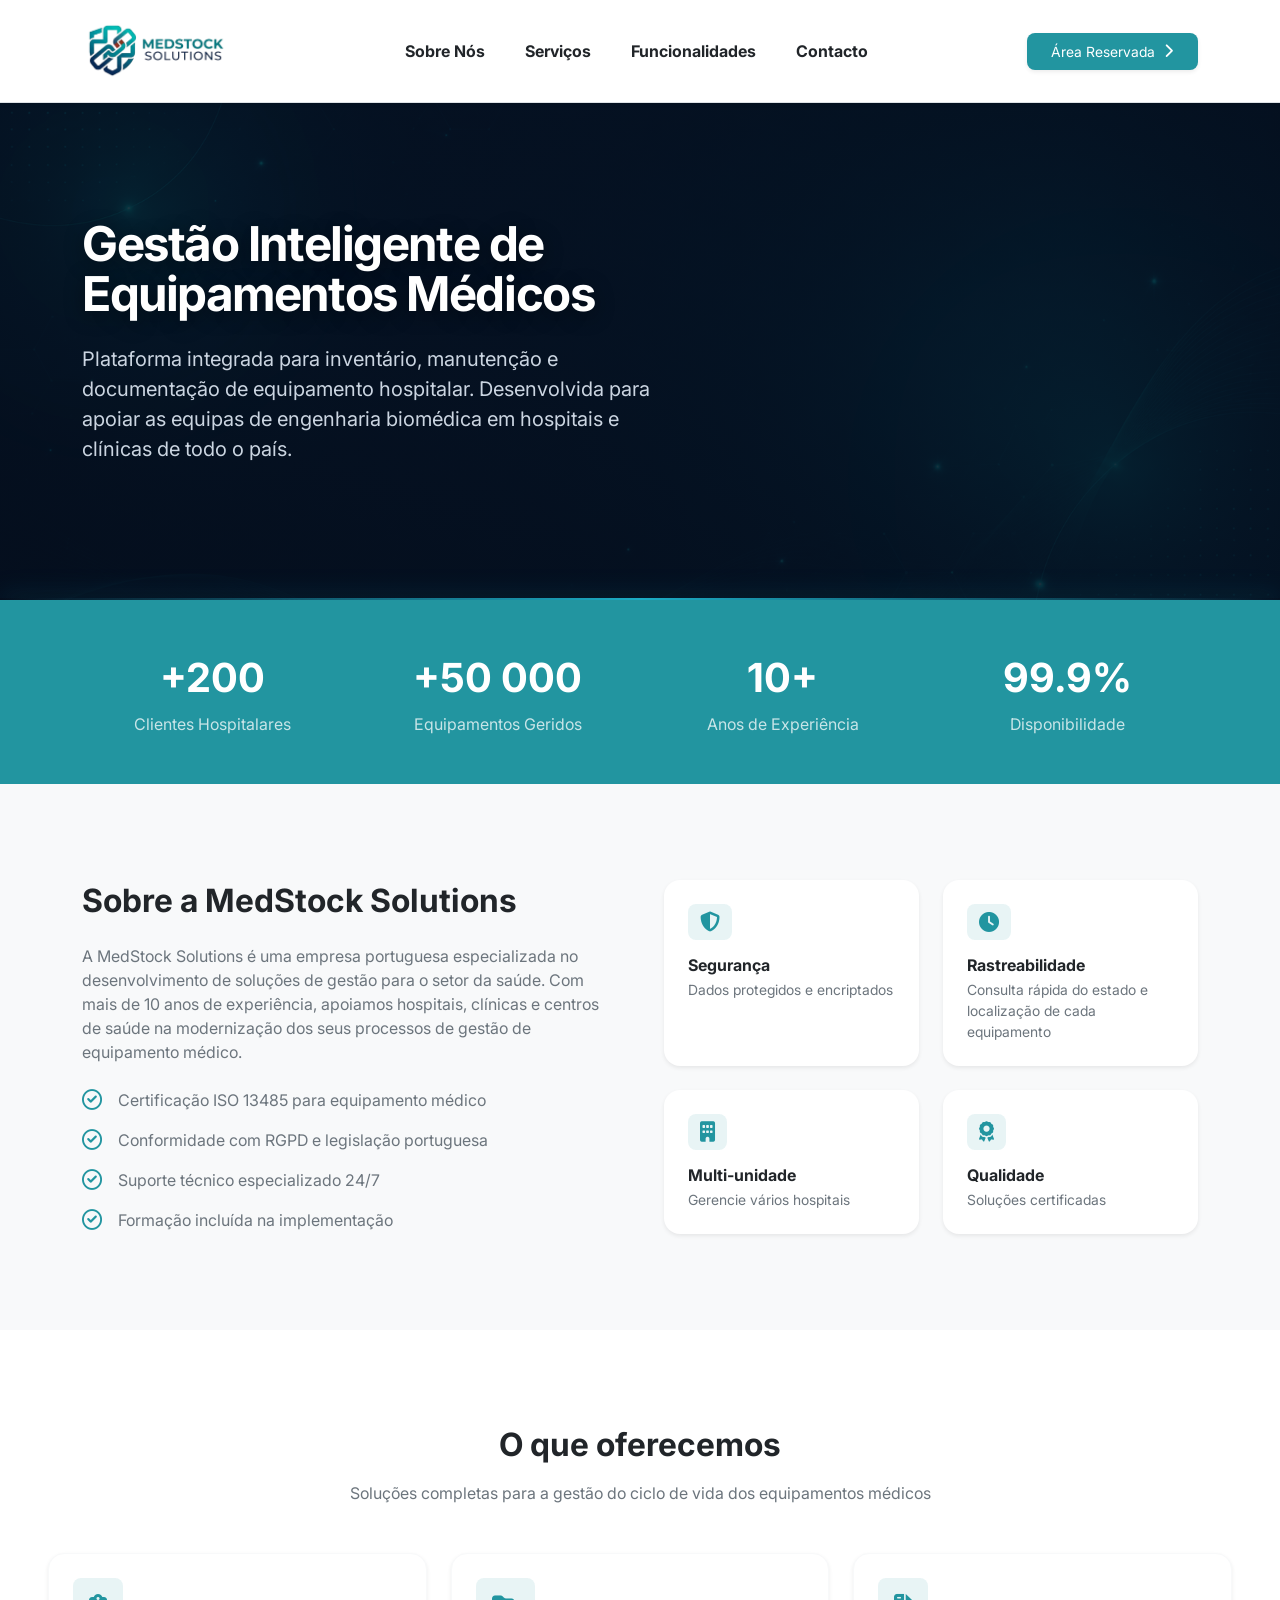
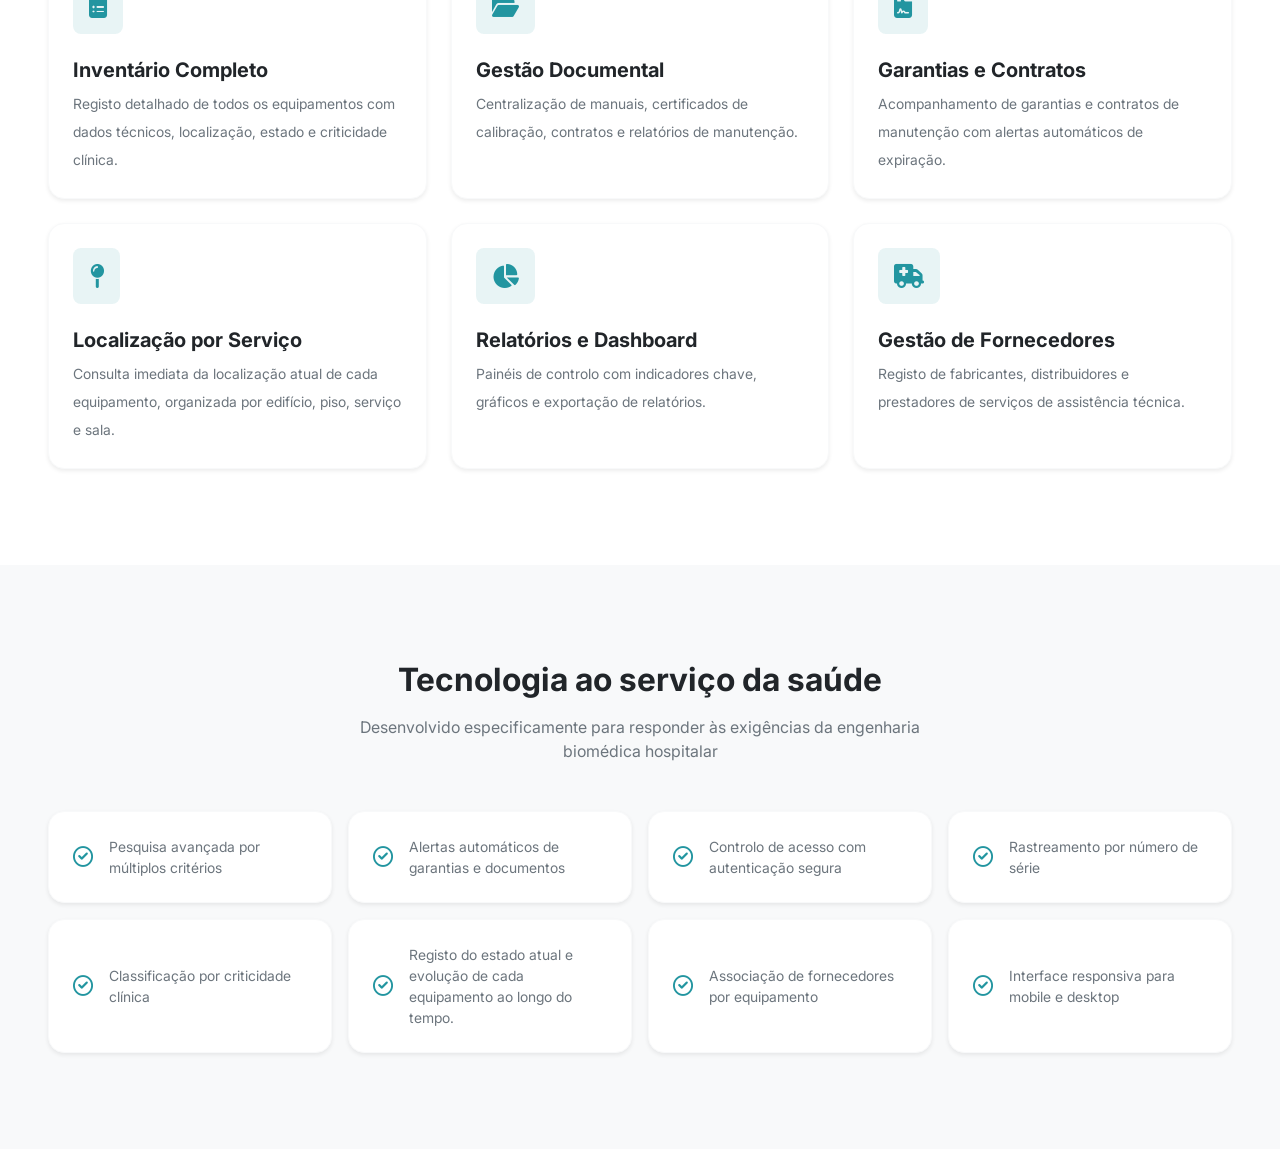
==== commit 01b7db1a: "Ajuste nos fornecedores, localizações e dashboard" ====
--- a/public/index.html
+++ b/public/index.html
@@ -360,128 +360,6 @@
             </div>
         </section>
 
-        <section id="contacto" class="py-5 bg-white">
-            <div class="container py-5">
-
-                <div class="text-center mb-5">
-                    <h2 class="fw-bold mb-3 fs-1 text-dark">Fale Connosco</h2>
-                    <p class="text-muted fs-5" style="max-width: 650px; margin: 0 auto;">
-                        Estamos prontos para apresentar a solução MedStock e discutir as necessidades
-                        tecnológicas da sua instituição.
-                    </p>
-                </div>
-
-                <div class="row g-5 align-items-start">
-
-                    <!-- Coluna esquerda -->
-                    <div class="col-lg-5">
-                        <h5 class="fw-bold text-dark mb-4 fs-4">Informação de Contacto</h5>
-                        <hr class="mb-4">
-
-                        <div class="d-flex flex-column gap-4 mb-5">
-                            <div class="d-flex gap-3">
-                                <i class="fa-solid fa-location-dot text-brand fs-5 flex-shrink-0 mt-1"></i>
-                                <div>
-                                    <div class="fw-semibold text-dark mb-1">Sede</div>
-                                    <div class="text-muted">Av. da República, 105<br>1050-190 Lisboa<br>Portugal</div>
-                                </div>
-                            </div>
-                            <div class="d-flex gap-3">
-                                <i class="fa-solid fa-phone text-brand fs-5 flex-shrink-0 mt-1"></i>
-                                <div>
-                                    <div class="fw-semibold text-dark mb-1">Telefone</div>
-                                    <div class="text-muted">+351 210 000 000</div>
-                                </div>
-                            </div>
-                            <div class="d-flex gap-3">
-                                <i class="fa-solid fa-envelope text-brand fs-5 flex-shrink-0 mt-1"></i>
-                                <div>
-                                    <div class="fw-semibold text-dark mb-1">Email</div>
-                                    <div class="text-muted">
-                                        contacto@medstocksolutions.pt<br>suporte@medstocksolutions.pt</div>
-                                </div>
-                            </div>
-                            <div class="d-flex gap-3">
-                                <i class="fa-solid fa-clock text-brand fs-5 flex-shrink-0 mt-1"></i>
-                                <div>
-                                    <div class="fw-semibold text-dark mb-1">Horário de Atendimento</div>
-                                    <div class="text-muted">
-                                        Segunda a Sexta: 09h00 – 18h00<br>
-                                        Suporte técnico: 24h/7
-                                    </div>
-                                </div>
-                            </div>
-                        </div>
-
-                        <!-- Redes Sociais -->
-                        <div>
-                            <div class="fw-semibold text-dark mb-3">Siga-nos</div>
-                            <div class="d-flex gap-3">
-                                <a href="#"
-                                    class="bg-brand-subtle text-brand rounded-3 p-2 d-inline-flex align-items-center justify-content-center text-decoration-none card-hover-elevate"
-                                    style="width: 40px; height: 40px;">
-                                    <i class="fa-brands fa-linkedin-in"></i>
-                                </a>
-                                <a href="#"
-                                    class="bg-brand-subtle text-brand rounded-3 p-2 d-inline-flex align-items-center justify-content-center text-decoration-none card-hover-elevate"
-                                    style="width: 40px; height: 40px;">
-                                    <i class="fa-brands fa-x-twitter"></i>
-                                </a>
-                                <a href="#"
-                                    class="bg-brand-subtle text-brand rounded-3 p-2 d-inline-flex align-items-center justify-content-center text-decoration-none card-hover-elevate"
-                                    style="width: 40px; height: 40px;">
-                                    <i class="fa-brands fa-facebook-f"></i>
-                                </a>
-                            </div>
-                        </div>
-                    </div>
-
-                    <!-- Coluna direita — Formulário -->
-                    <div class="col-lg-7">
-                        <div class="card border border-light shadow-sm rounded-4 p-4 p-md-5">
-                            <h5 class="fw-bold text-dark mb-4 fs-4">Pedido de Informações</h5>
-
-                            <div class="d-flex flex-column gap-3">
-                                <div>
-                                    <label class="form-label fw-medium text-dark">Nome Completo <span
-                                            class="text-danger">*</span></label>
-                                    <input type="text" class="form-control form-control-lg rounded-3"
-                                        placeholder="Ex: João Silva">
-                                </div>
-                                <div>
-                                    <label class="form-label fw-medium text-dark">Email Profissional <span
-                                            class="text-danger">*</span></label>
-                                    <input type="email" class="form-control form-control-lg rounded-3"
-                                        placeholder="joao.silva@hospital.pt">
-                                </div>
-                                <div>
-                                    <label class="form-label fw-medium text-dark">Instituição <span
-                                            class="text-danger">*</span></label>
-                                    <input type="text" class="form-control form-control-lg rounded-3"
-                                        placeholder="Nome do Hospital ou Clínica">
-                                </div>
-                                <div>
-                                    <label class="form-label fw-medium text-dark">Mensagem (Opcional)</label>
-                                    <textarea class="form-control rounded-3" rows="4"
-                                        placeholder="Conte-nos brevemente as principais dificuldades atuais na gestão dos vossos equipamentos."></textarea>
-                                </div>
-                                <div>
-                                    <button type="button" class="btn btn-brand w-100 py-3 rounded-3 fw-semibold fs-6">
-                                        Enviar Pedido
-                                    </button>
-                                </div>
-                                <p class="text-muted small text-center mb-0">
-                                    <i class="fa-solid fa-lock me-1"></i>
-                                    Os seus dados serão tratados de acordo com a nossa política de privacidade e o RGPD.
-                                </p>
-                            </div>
-                        </div>
-                    </div>
-
-                </div>
-            </div>
-        </section>
-
     </main>
 
     <script src="../assets/bootstrap/bootstrap.bundle.min.js"></script>
--- a/assets/css/1231184.css
+++ b/assets/css/1231184.css
@@ -6,7 +6,8 @@
 @font-face {
     font-family: 'Inter';
     src: url('../fonts/Inter/static/Inter_18pt-Regular.ttf') format('truetype');
-    font-weight: 400; /* Regular */
+    font-weight: 400;
+    /* Regular */
     font-style: normal;
     font-display: swap;
 }
@@ -15,7 +16,8 @@
 @font-face {
     font-family: 'Inter';
     src: url('../fonts/Inter/static/Inter_18pt-Bold.ttf') format('truetype');
-    font-weight: 700; /* Bold */
+    font-weight: 700;
+    /* Bold */
     font-style: normal;
     font-display: swap;
 }
@@ -170,7 +172,7 @@
 .hero-bg-glow-1 {
     width: 380px;
     height: 380px;
-    background: rgba(20,184,166,0.14);
+    background: rgba(20, 184, 166, 0.14);
     top: -80px;
     left: -80px;
     filter: blur(100px);
@@ -182,7 +184,7 @@
 .hero-bg-glow-2 {
     width: 480px;
     height: 480px;
-    background: rgba(12,74,92,0.12);
+    background: rgba(12, 74, 92, 0.12);
     bottom: -120px;
     right: -80px;
     filter: blur(120px);
@@ -222,17 +224,21 @@
 .dash-card {
     background-color: #ffffff;
     border: 1px solid #e2e8f0;
-    border-radius: 0.75rem; /* Cantos arredondados iguais ao Replit */
+    border-radius: 0.75rem;
+    /* Cantos arredondados iguais ao Replit */
     box-shadow: 0 1px 3px 0 rgba(0, 0, 0, 0.05), 0 1px 2px -1px rgba(0, 0, 0, 0.05);
 }
 
 /* Títulos dos Cartões */
 .card-title-custom {
-    font-size: 0.875rem; /* text-sm */
+    font-size: 0.875rem;
+    /* text-sm */
     font-weight: 600;
-    color: #64748b; /* text-muted-foreground */
+    color: #64748b;
+    /* text-muted-foreground */
     text-transform: uppercase;
-    letter-spacing: 0.025em; /* tracking-wide */
+    letter-spacing: 0.025em;
+    /* tracking-wide */
     margin: 0;
 }
 
@@ -404,8 +410,10 @@
 .dropdown-menu {
     border-radius: 0.5rem;
     padding: 0.5rem;
-    max-height: 250px; /* Limita a altura do menu */
-    overflow-y: auto;  /* Adiciona scroll vertical se a lista for muito longa */
+    max-height: 250px;
+    /* Limita a altura do menu */
+    overflow-y: auto;
+    /* Adiciona scroll vertical se a lista for muito longa */
 }
 
 .dropdown-item {
@@ -454,10 +462,13 @@
 
 /* Botoes do detalhes equipamentos */
 .btn-action-custom {
-    padding: 0.5rem 1.2rem;   /* Aumentei o padding horizontal */
-    font-size: 0.9rem;        /* Tamanho de letra confortável */
+    padding: 0.5rem 1.2rem;
+    /* Aumentei o padding horizontal */
+    font-size: 0.9rem;
+    /* Tamanho de letra confortável */
     font-weight: 500;
-    border-radius: 0.5rem;    /* Arredondamento suave */
+    border-radius: 0.5rem;
+    /* Arredondamento suave */
     transition: all 0.2s ease;
     border: 1px solid #e2e8f0;
     background-color: #fff;
@@ -465,7 +476,7 @@
     display: inline-flex;
     align-items: center;
     gap: 0.5rem;
-    box-shadow: 0 1px 2px rgba(0,0,0,0.05);
+    box-shadow: 0 1px 2px rgba(0, 0, 0, 0.05);
     text-decoration: none;
 }
 
@@ -488,36 +499,422 @@
 
 /* Labels pequeninas (ex: CATEGORIA, MARCA) */
 .detail-label {
-    font-size: 0.75rem; /* text-xs */
+    font-size: 0.75rem;
+    /* text-xs */
     font-weight: 500;
     color: #64748b;
     text-transform: uppercase;
     letter-spacing: 0.025em;
-    margin-bottom: 0.125rem; /* gap-0.5 */
+    margin-bottom: 0.125rem;
+    /* gap-0.5 */
 }
 
 /* Texto de valor (ex: Monitorização, Philips) */
 .detail-value {
-    font-size: 0.875rem; /* text-sm */
-    color: #0f172a; /* text-foreground */
+    font-size: 0.875rem;
+    /* text-sm */
+    color: #0f172a;
+    /* text-foreground */
     margin-bottom: 0;
 }
 
 /* Caixas dos Fornecedores e Documentos */
 .list-box {
     border: 1px solid #e2e8f0;
-    border-radius: 0.375rem; /* rounded-md */
-    padding: 0.75rem; /* p-3 */
+    border-radius: 0.375rem;
+    /* rounded-md */
+    padding: 0.75rem;
+    /* p-3 */
     transition: background-color 0.2s;
     background-color: transparent;
 }
 
 .list-box-light {
-    background-color: #f8fafc; /* bg-muted/20 */
+    background-color: #f8fafc;
+    /* bg-muted/20 */
 }
 
 .list-box:hover {
-    background-color: rgba(241, 245, 249, 0.5); /* hover:bg-muted/30 */
+    background-color: rgba(241, 245, 249, 0.5);
+    /* hover:bg-muted/30 */
+}
+
+
+/* ============================================================
+   PÁGINA DE LOGIN
+============================================================ */
+.bg-login-page {
+    background: linear-gradient(to bottom right, var(--hero-bg-start), var(--hero-bg-end));
+}
+
+.login-container {
+    width: 100%;
+    max-width: 384px;
+    /* A largura chave que faltava (equivalente ao max-w-sm) */
+    margin: 0 auto;
+}
+
+.login-logo-box {
+    background-color: hsla(185, 65%, 38%, 0.2);
+    width: 48px;
+    height: 48px;
+    display: flex;
+    align-items: center;
+    justify-content: center;
+    border-radius: 0.75rem;
+    /* 12px */
+}
+
+.login-logo-box i {
+    color: #ffffff;
+    font-size: 1.5rem;
+}
+
+.login-title {
+    font-size: 1.875rem;
+    /* 30px */
+    letter-spacing: -0.025em;
+}
+
+.login-card {
+    box-shadow: 0 25px 50px -12px rgba(0, 0, 0, 0.25);
+    border: none;
+    border-radius: 0.75rem;
+}
+
+/* Inputs do Login */
+.login-input {
+    height: 2.25rem;
+    /* 36px */
+    font-size: 0.875rem;
+    /* 14px */
+    border: 1px solid hsl(215, 20%, 88%);
+    box-shadow: 0 1px 2px 0 rgba(0, 0, 0, 0.05);
+    color: hsl(213, 27%, 15%);
+}
+
+.login-input::placeholder {
+    color: hsl(213, 15%, 50%);
+}
+
+.login-input:focus {
+    border-color: var(--brand-color);
+    box-shadow: 0 0 0 1px var(--brand-color);
+    outline: none;
+}
+
+/* Botão de Ver Password */
+.login-password-toggle {
+    background: transparent;
+    border: 1px solid hsl(215, 20%, 88%);
+    color: hsl(213, 15%, 50%);
+    display: flex;
+    align-items: center;
+    padding: 0 0.75rem;
+    transition: color 0.2s;
+}
+
+.login-password-toggle:hover {
+    color: hsl(213, 27%, 15%);
+}
+
+/* Texto extra pequeno do rodapé */
+.text-xxs {
+    font-size: 0.75rem;
+}
+
+.conteudo-icon-box{
+    width: 38px;
+    height: 38px;
+    border-radius: 12px;
+    background-color: rgba(13, 202, 240, 0.12);
+
+    display: flex;
+    align-items: center;
+    justify-content: center;
+
+    flex-shrink: 0;
+}
+
+/* Efeitos para os cartões clicáveis das Localizações */
+.cursor-pointer {
+    cursor: pointer;
+}
+
+.card-hover {
+    transition: all 0.2s ease-in-out;
+}
+
+.card-hover:hover {
+    transform: translateY(-3px);
+    box-shadow: 0 10px 15px -3px rgba(0, 0, 0, 0.1), 0 4px 6px -2px rgba(0, 0, 0, 0.05) !important;
+}
+
+/* Estilo para o cartão de "Adicionar" */
+.card-dashed {
+    border: 2px dashed #cbd5e1 !important;
+    transition: all 0.2s ease-in-out;
+}
+
+.card-dashed:hover {
+    border-color: #1d8fdb !important;
+    background-color: rgba(29, 143, 219, 0.03) !important;
+}
+
+.btn-brand-subtle {
+    background-color: rgba(29, 143, 219, 0.1) !important;
+}
+.btn-brand-subtle:hover {
+    background-color: rgba(29, 143, 219, 0.2) !important;
+}
+
+/* ========================================== */
+/* ESTILOS PARA MÓDULO DE FORNECEDORES        */
+/* ========================================== */
+
+.badge-tipo {
+    display: inline-flex;
+    align-items: center;
+    gap: 6px;
+    padding: 4px 10px;
+    border-radius: 6px;
+    font-weight: 700;
+    font-size: 0.75rem;
+    white-space: nowrap;
+}
+
+.badge-tipo .dot {
+    width: 6px;
+    height: 6px;
+    border-radius: 50%;
+    display: inline-block;
+}
+
+.badge-fabricante { background-color: #eff8ff; color: #1d6fa4; }
+.badge-fabricante .dot { background-color: #3b9fdb; }
+
+.badge-assistencia { background-color: #f0fdf4; color: #15803d; }
+.badge-assistencia .dot { background-color: #22c55e; }
+
+.badge-distribuidor { background-color: #fff7ed; color: #c2410c; }
+.badge-distribuidor .dot { background-color: #f97316; }
+
+.badge-consumiveis { background-color: #fdf4ff; color: #7e22ce; }
+.badge-consumiveis .dot { background-color: #a855f7; }
+
+.btn-filter {
+    border: 1px solid #e2e8f0;
+    color: #64748b;
+    font-weight: 600;
+    font-size: 0.8rem;
+    padding: 6px 14px;
+    border-radius: 8px;
+    background-color: white;
+    transition: all 0.2s;
+}
+
+.btn-filter.active {
+    background-color: #eff8ff;
+    border-color: #1d8fdb;
+    color: #1d8fdb;
+}
+
+/* ============================================================
+/* MÓDULO EQUIPAMENTOS - FILTROS E BADGES     */
+/* ========================================== */
+
+/* Layout da Área Principal para ter scroll independente */
+.equipamentos-wrapper {
+    display: flex;
+    flex-grow: 1;
+    overflow: hidden;
+    background-color: #f0f4f8;
+}
+
+/* Painel de Filtros Lateral */
+.filter-panel {
+    width: 250px;
+    background: #fff;
+    border-right: 1px solid #e2e8f0;
+    overflow-y: auto;
+    flex-shrink: 0;
+    transition: all 0.3s ease-in-out;
+}
+
+.filter-panel.collapsed {
+    width: 0;
+    padding: 0 !important;
+    border: none;
+    overflow: hidden;
+}
+
+/* Badges Base */
+.badge-eq {
+    display: inline-flex;
+    align-items: center;
+    gap: 5px;
+    padding: 4px 10px;
+    border-radius: 6px;
+    font-size: 0.7rem;
+    font-weight: 700;
+    white-space: nowrap;
+}
+.badge-eq .dot {
+    width: 6px;
+    height: 6px;
+    border-radius: 50%;
+    display: inline-block;
+    flex-shrink: 0;
+}
+
+/* Cores de Estado */
+.st-ativo { background: #f0fdf4; color: #16a34a; } .st-ativo .dot { background: #22c55e; }
+.st-manutencao { background: #fffbeb; color: #d97706; } .st-manutencao .dot { background: #f59e0b; }
+.st-calibracao { background: #eff8ff; color: #1d6fa4; } .st-calibracao .dot { background: #3b9fdb; }
+.st-inativo { background: #fef2f2; color: #dc2626; } .st-inativo .dot { background: #ef4444; }
+.st-quarentena { background: #fdf4ff; color: #7e22ce; } .st-quarentena .dot { background: #a855f7; }
+.st-abatido { background: #f8fafc; color: #64748b; } .st-abatido .dot { background: #94a3b8; }
+
+/* Cores de Criticidade */
+.cr-vida { background: #fef2f2; color: #dc2626; }
+.cr-alta { background: #fff7ed; color: #ea580c; }
+.cr-media { background: #fefce8; color: #ca8a04; }
+.cr-baixa { background: #f0fdf4; color: #16a34a; }
+
+/* Checkboxes personalizadas dos filtros */
+.filter-check {
+    display: flex;
+    align-items: center;
+    gap: 8px;
+    cursor: pointer;
+    padding: 4px 0;
+    margin-bottom: 0;
+}
+.filter-check input {
+    display: none;
+}
+.filter-check .custom-box {
+    width: 16px;
+    height: 16px;
+    border-radius: 4px;
+    border: 2px solid #cbd5e1;
+    background: #fff;
+    display: flex;
+    align-items: center;
+    justify-content: center;
+    flex-shrink: 0;
+    transition: all 0.2s;
+}
+.filter-check input:checked + .custom-box {
+    background: #1d8fdb;
+    border-color: #1d8fdb;
+}
+.filter-check input:checked + .custom-box::after {
+    content: '✓';
+    color: #fff;
+    font-size: 10px;
+    font-weight: 800;
+}
+.filter-check span.label-text {
+    font-size: 0.8rem;
+    color: #475569;
+}
+/* Estilos para o Acordeão de Filtros */
+.filter-accordion .accordion-item {
+    border: none;
+    border-bottom: 1px solid #f1f5f9;
+}
+.filter-accordion .accordion-button {
+    padding: 12px 16px;
+    font-size: 0.7rem;
+    letter-spacing: 0.5px;
+    color: #64748b;
+}
+.filter-accordion .accordion-button:not(.collapsed) {
+    background-color: white;
+    color: #0d2137;
+    box-shadow: none;
+}
+.filter-accordion .accordion-button:focus {
+    box-shadow: none;
+}
+.filter-accordion .accordion-body {
+    padding: 0 16px 16px 16px;
+}
+
+/* ========================================== */
+/* MÓDULO DE DOCUMENTAÇÃO                     */
+/* ========================================== */
+
+/* Crachás (Badges) genéricos para Documentos */
+.badge-doc {
+    display: inline-flex;
+    align-items: center;
+    gap: 5px;
+    padding: 4px 10px;
+    border-radius: 6px;
+    font-size: 0.7rem;
+    font-weight: 700;
+    white-space: nowrap;
+}
+
+/* Tipos de Documento */
+.doc-tipo-manual { background-color: #eff8ff; color: #1d6fa4; }
+.doc-tipo-servico { background-color: #fff7ed; color: #c2410c; }
+.doc-tipo-calibracao { background-color: #fdf4ff; color: #7e22ce; }
+.doc-tipo-contrato { background-color: #f0fdf4; color: #15803d; }
+.doc-tipo-fatura { background-color: #fefce8; color: #ca8a04; }
+.doc-tipo-relatorio { background-color: #f8fafc; color: #475569; }
+
+/* Validades com "dot" */
+.doc-val-valido { background-color: #f0fdf4; color: #16a34a; }
+.doc-val-valido .dot { background-color: #22c55e; width: 6px; height: 6px; border-radius: 50%; }
+
+.doc-val-expirar { background-color: #fffbeb; color: #d97706; }
+.doc-val-expirar .dot { background-color: #f59e0b; width: 6px; height: 6px; border-radius: 50%; }
+
+.doc-val-expirado { background-color: #fef2f2; color: #dc2626; }
+.doc-val-expirado .dot { background-color: #ef4444; width: 6px; height: 6px; border-radius: 50%; }
+
+.doc-val-sem { background-color: #f8fafc; color: #64748b; }
+.doc-val-sem .dot { background-color: #cbd5e1; width: 6px; height: 6px; border-radius: 50%; }
+
+/* Cartões KPI Interativos */
+.kpi-doc-card {
+    border: 2px solid #e2e8f0;
+    cursor: pointer;
+    transition: all 0.2s ease-in-out;
+}
+.kpi-doc-card:hover {
+    transform: translateY(-2px);
+    box-shadow: 0 10px 15px -3px rgba(0,0,0,0.05);
+}
+.kpi-doc-card.active-valido { border-color: #bbf7d0 !important; }
+.kpi-doc-card.active-expirar { border-color: #fde68a !important; }
+.kpi-doc-card.active-expirado { border-color: #fecaca !important; }
+
+/* Pills de Filtro de Tipo */
+.btn-doc-filter {
+    padding: 7px 12px;
+    border-radius: 8px;
+    border: 1px solid #e2e8f0;
+    font-size: 0.75rem;
+    font-weight: 600;
+    cursor: pointer;
+    background: #fff;
+    color: #64748b;
+    display: flex;
+    align-items: center;
+    gap: 6px;
+    transition: all 0.2s;
+}
+.btn-doc-filter:hover { background: #f8fafc; }
+.btn-doc-filter.active { background: #eff8ff; border-color: #1d8fdb; color: #1d8fdb; }
+
+/* Limitar altura dos dropdowns e adicionar scroll */
+.dropdown-menu-scrollable {
+    max-height: 200px; /* Podes ajustar este valor (ex: 150px ou 250px) */
+    overflow-y: auto;
 }
 
 /* ============================================================
@@ -530,28 +927,3 @@
         font-size: 1.8rem;
     }
 }
-
-/* ============================================================
-   LOGIN (Otimizado)
-============================================================ */
-
-.bg-login {
-    background: linear-gradient(135deg, hsl(213, 32%, 16%) 0%, hsl(213, 32%, 20%) 45%, hsl(213, 28%, 32%) 100%);
-}
-
-.login-logo-box {
-    width: 60px;
-    height: 60px;
-    border-radius: 1rem;
-    background-color: var(--brand-color);
-    display: flex;
-    align-items: center;
-    justify-content: center;
-    color: white;
-    font-size: 1.8rem;
-    box-shadow: 0 10px 25px rgba(0,0,0,0.2);
-}
-
-.hover-text-white:hover {
-    color: #ffffff !important;
-}
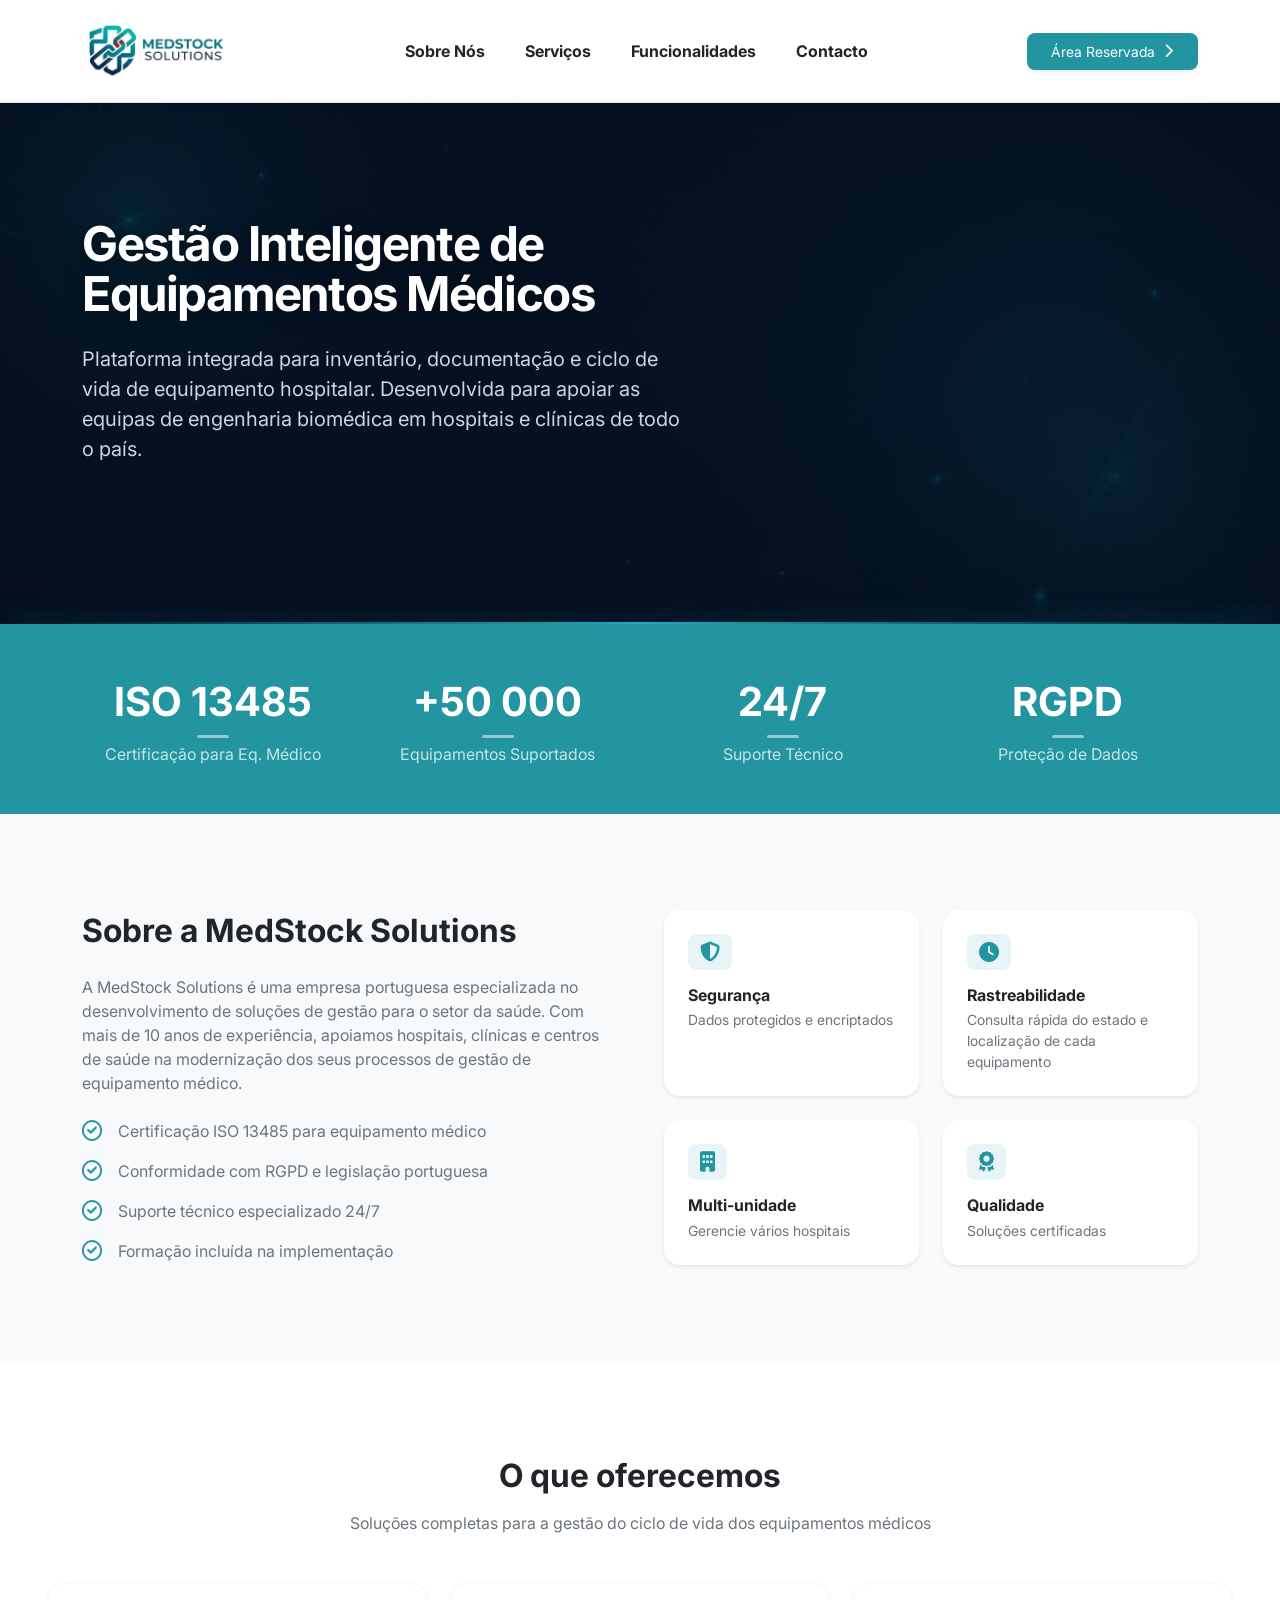
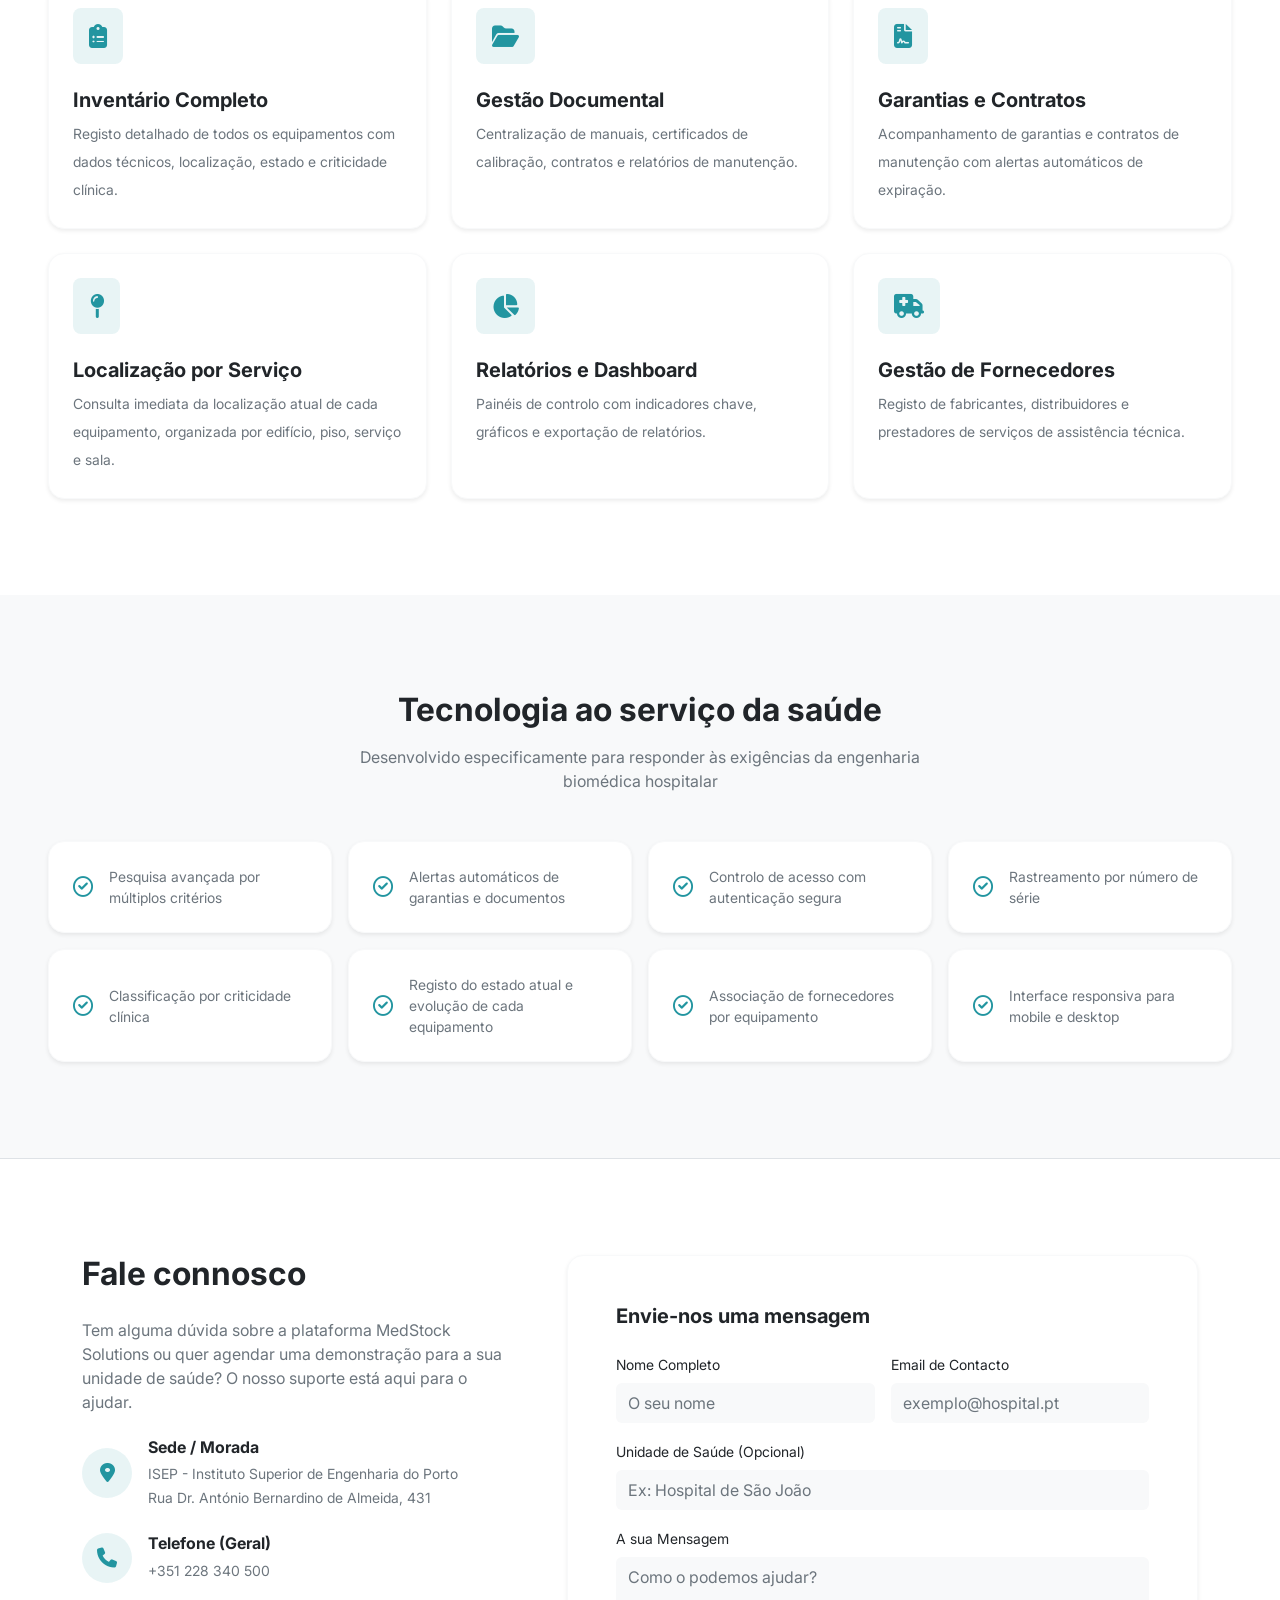
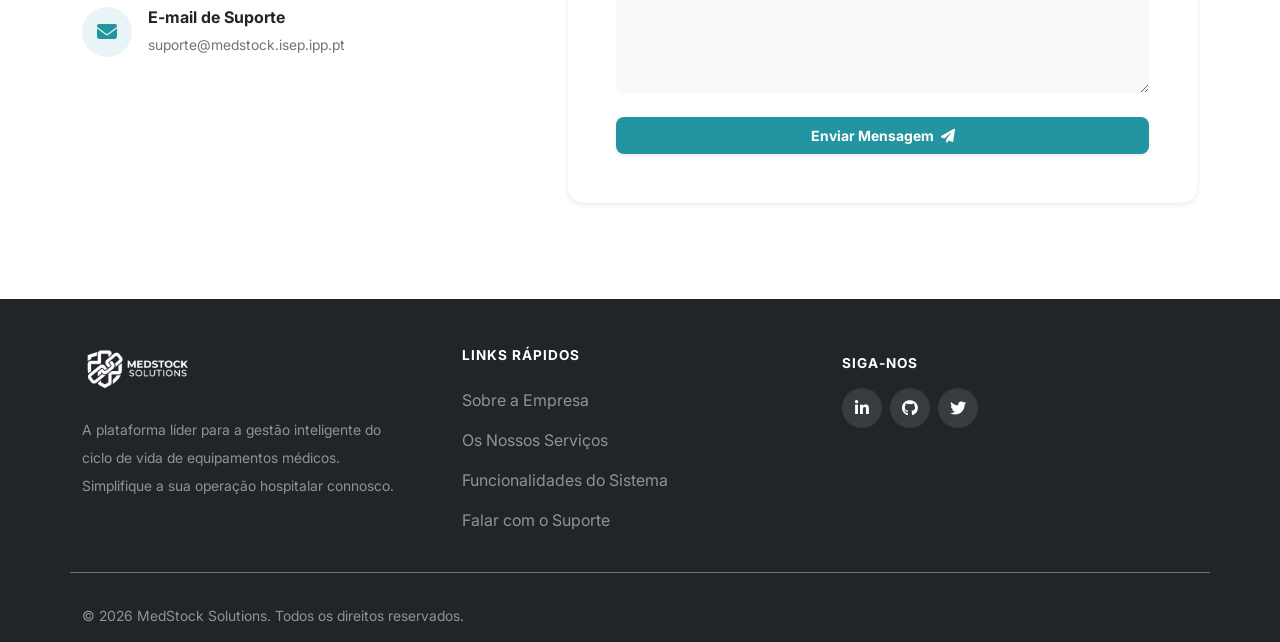
==== commit effa5e0d: "atualização" ====
--- a/public/index.html
+++ b/public/index.html
@@ -60,15 +60,15 @@
                 <div class="row">
                     <div class="col-lg-8 col-md-10">
 
-                        <h1 class="hero-title fw-bold text-white mb-4">Gestão Inteligente de<br>Equipamentos Médicos
-                        </h1>
-
-                        <p class="lead text-light mb-0 fs-5" style="max-width: 600px; color: #cbd5e1 !important;">
-                            Plataforma integrada para inventário, manutenção e documentação de equipamento hospitalar.
-                            Desenvolvida para apoiar as equipas de engenharia biomédica em hospitais e clínicas de todo
-                            o país.
-                        </p>
-                    </div>
+    <h1 class="hero-title fw-bold text-white mb-4 fade-up fade-up-delay-1">Gestão Inteligente de<br>Equipamentos Médicos
+    </h1>
+
+    <p class="lead text-light mb-4 fs-5 fade-up fade-up-delay-2" style="max-width: 600px; color: #cbd5e1 !important;">
+        Plataforma integrada para inventário, documentação e ciclo de vida de equipamento hospitalar.
+        Desenvolvida para apoiar as equipas de engenharia biomédica em hospitais e clínicas de todo
+        o país.
+    </p>
+</div>
                 </div>
             </div>
         </section>
@@ -77,21 +77,21 @@
             <div class="container">
                 <div class="row g-4 text-white text-center">
                     <div class="col-6 col-md-3">
-                        <div class="fs-1 fw-bold">+200</div>
-                        <div class="fs-6 opacity-75 mt-1">Clientes Hospitalares</div>
-                    </div>
-                    <div class="col-6 col-md-3">
-                        <div class="fs-1 fw-bold">+50 000</div>
-                        <div class="fs-6 opacity-75 mt-1">Equipamentos Geridos</div>
-                    </div>
-                    <div class="col-6 col-md-3">
-                        <div class="fs-1 fw-bold">10+</div>
-                        <div class="fs-6 opacity-75 mt-1">Anos de Experiência</div>
-                    </div>
-                    <div class="col-6 col-md-3">
-                        <div class="fs-1 fw-bold">99.9%</div>
-                        <div class="fs-6 opacity-75 mt-1">Disponibilidade</div>
-                    </div>
+    <div class="fs-1 fw-bold metric-value">ISO 13485</div>
+    <div class="fs-6 opacity-75 mt-1">Certificação para Eq. Médico</div>
+</div>
+<div class="col-6 col-md-3">
+    <div class="fs-1 fw-bold metric-value">+50 000</div>
+    <div class="fs-6 opacity-75 mt-1">Equipamentos Suportados</div>
+</div>
+<div class="col-6 col-md-3">
+    <div class="fs-1 fw-bold metric-value">24/7</div>
+    <div class="fs-6 opacity-75 mt-1">Suporte Técnico</div>
+</div>
+<div class="col-6 col-md-3">
+    <div class="fs-1 fw-bold metric-value">RGPD</div>
+    <div class="fs-6 opacity-75 mt-1">Proteção de Dados</div>
+</div>
                 </div>
             </div>
         </section>
@@ -191,7 +191,6 @@
                 </div>
 
                 <div class="row g-4">
-                    <!-- Serviço 1 -->
                     <div class="col-md-6 col-lg-4">
                         <div class="card border border-light shadow-sm rounded-4 h-100 card-hover-elevate">
                             <div class="card-body p-4">
@@ -204,7 +203,6 @@
                             </div>
                         </div>
                     </div>
-                    <!-- Serviço 2 -->
                     <div class="col-md-6 col-lg-4">
                         <div class="card border border-light shadow-sm rounded-4 h-100 card-hover-elevate">
                             <div class="card-body p-4">
@@ -217,7 +215,6 @@
                             </div>
                         </div>
                     </div>
-                    <!-- Serviço 3 -->
                     <div class="col-md-6 col-lg-4">
                         <div class="card border border-light shadow-sm rounded-4 h-100 card-hover-elevate">
                             <div class="card-body p-4">
@@ -230,7 +227,6 @@
                             </div>
                         </div>
                     </div>
-                    <!-- Serviço 4 -->
                     <div class="col-md-6 col-lg-4">
                         <div class="card border border-light shadow-sm rounded-4 h-100 card-hover-elevate">
                             <div class="card-body p-4">
@@ -243,7 +239,6 @@
                             </div>
                         </div>
                     </div>
-                    <!-- Serviço 5 -->
                     <div class="col-md-6 col-lg-4">
                         <div class="card border border-light shadow-sm rounded-4 h-100 card-hover-elevate">
                             <div class="card-body p-4">
@@ -256,7 +251,6 @@
                             </div>
                         </div>
                     </div>
-                    <!-- Serviço 6 -->
                     <div class="col-md-6 col-lg-4">
                         <div class="card border border-light shadow-sm rounded-4 h-100 card-hover-elevate">
                             <div class="card-body p-4">
@@ -284,76 +278,125 @@
                 </div>
 
                 <div class="row g-3">
-                    <!-- Item 1 -->
-                    <div class="col-sm-6 col-lg-3">
-                        <div
-                            class="d-flex align-items-center gap-3 p-4 bg-white rounded-4 border border-light shadow-sm h-100 card-hover-elevate">
-                            <i class="fa-regular fa-circle-check text-brand fs-5 flex-shrink-0"></i>
-                            <span class="text-secondary small fw-medium">Pesquisa avançada por múltiplos
-                                critérios</span>
-                        </div>
-                    </div>
-                    <!-- Item 2 -->
-                    <div class="col-sm-6 col-lg-3">
-                        <div
-                            class="d-flex align-items-center gap-3 p-4 bg-white rounded-4 border border-light shadow-sm h-100 card-hover-elevate">
-                            <i class="fa-regular fa-circle-check text-brand fs-5 flex-shrink-0"></i>
-                            <span class="text-secondary small fw-medium">Alertas automáticos de garantias e
-                                documentos</span>
-                        </div>
-                    </div>
-                    <!-- Item 3 -->
-                    <div class="col-sm-6 col-lg-3">
-                        <div
-                            class="d-flex align-items-center gap-3 p-4 bg-white rounded-4 border border-light shadow-sm h-100 card-hover-elevate">
-                            <i class="fa-regular fa-circle-check text-brand fs-5 flex-shrink-0"></i>
-                            <span class="text-secondary small fw-medium">Controlo de acesso com autenticação
-                                segura</span>
-                        </div>
-                    </div>
-                    <!-- Item 4 -->
-                    <div class="col-sm-6 col-lg-3">
-                        <div
-                            class="d-flex align-items-center gap-3 p-4 bg-white rounded-4 border border-light shadow-sm h-100 card-hover-elevate">
+                    <div class="col-sm-6 col-lg-3">
+                        <div class="d-flex align-items-center gap-3 p-4 bg-white rounded-4 border border-light shadow-sm h-100 card-hover-elevate">
+                            <i class="fa-regular fa-circle-check text-brand fs-5 flex-shrink-0"></i>
+                            <span class="text-secondary small fw-medium">Pesquisa avançada por múltiplos critérios</span>
+                        </div>
+                    </div>
+                    <div class="col-sm-6 col-lg-3">
+                        <div class="d-flex align-items-center gap-3 p-4 bg-white rounded-4 border border-light shadow-sm h-100 card-hover-elevate">
+                            <i class="fa-regular fa-circle-check text-brand fs-5 flex-shrink-0"></i>
+                            <span class="text-secondary small fw-medium">Alertas automáticos de garantias e documentos</span>
+                        </div>
+                    </div>
+                    <div class="col-sm-6 col-lg-3">
+                        <div class="d-flex align-items-center gap-3 p-4 bg-white rounded-4 border border-light shadow-sm h-100 card-hover-elevate">
+                            <i class="fa-regular fa-circle-check text-brand fs-5 flex-shrink-0"></i>
+                            <span class="text-secondary small fw-medium">Controlo de acesso com autenticação segura</span>
+                        </div>
+                    </div>
+                    <div class="col-sm-6 col-lg-3">
+                        <div class="d-flex align-items-center gap-3 p-4 bg-white rounded-4 border border-light shadow-sm h-100 card-hover-elevate">
                             <i class="fa-regular fa-circle-check text-brand fs-5 flex-shrink-0"></i>
                             <span class="text-secondary small fw-medium">Rastreamento por número de série</span>
                         </div>
                     </div>
-                    <!-- Item 5 -->
-                    <div class="col-sm-6 col-lg-3">
-                        <div
-                            class="d-flex align-items-center gap-3 p-4 bg-white rounded-4 border border-light shadow-sm h-100 card-hover-elevate">
+                    <div class="col-sm-6 col-lg-3">
+                        <div class="d-flex align-items-center gap-3 p-4 bg-white rounded-4 border border-light shadow-sm h-100 card-hover-elevate">
                             <i class="fa-regular fa-circle-check text-brand fs-5 flex-shrink-0"></i>
                             <span class="text-secondary small fw-medium">Classificação por criticidade clínica</span>
                         </div>
                     </div>
-                    <!-- Item 6 -->
-                    <div class="col-sm-6 col-lg-3">
-                        <div
-                            class="d-flex align-items-center gap-3 p-4 bg-white rounded-4 border border-light shadow-sm h-100 card-hover-elevate">
-                            <i class="fa-regular fa-circle-check text-brand fs-5 flex-shrink-0"></i>
-                            <span class="text-secondary small fw-medium">Registo do estado atual e evolução de cada
-                                equipamento ao longo do tempo.
-
-                            </span>
-                        </div>
-                    </div>
-                    <!-- Item 7 -->
-                    <div class="col-sm-6 col-lg-3">
-                        <div
-                            class="d-flex align-items-center gap-3 p-4 bg-white rounded-4 border border-light shadow-sm h-100 card-hover-elevate">
-                            <i class="fa-regular fa-circle-check text-brand fs-5 flex-shrink-0"></i>
-                            <span class="text-secondary small fw-medium">Associação de fornecedores por
-                                equipamento</span>
-                        </div>
-                    </div>
-                    <!-- Item 8 -->
-                    <div class="col-sm-6 col-lg-3">
-                        <div
-                            class="d-flex align-items-center gap-3 p-4 bg-white rounded-4 border border-light shadow-sm h-100 card-hover-elevate">
-                            <i class="fa-regular fa-circle-check text-brand fs-5 flex-shrink-0"></i>
-                            <span class="text-secondary small fw-medium">Interface responsiva para mobile e
-                                desktop</span>
+                    <div class="col-sm-6 col-lg-3">
+                        <div class="d-flex align-items-center gap-3 p-4 bg-white rounded-4 border border-light shadow-sm h-100 card-hover-elevate">
+                            <i class="fa-regular fa-circle-check text-brand fs-5 flex-shrink-0"></i>
+                            <span class="text-secondary small fw-medium">Registo do estado atual e evolução de cada equipamento</span>
+                        </div>
+                    </div>
+                    <div class="col-sm-6 col-lg-3">
+                        <div class="d-flex align-items-center gap-3 p-4 bg-white rounded-4 border border-light shadow-sm h-100 card-hover-elevate">
+                            <i class="fa-regular fa-circle-check text-brand fs-5 flex-shrink-0"></i>
+                            <span class="text-secondary small fw-medium">Associação de fornecedores por equipamento</span>
+                        </div>
+                    </div>
+                    <div class="col-sm-6 col-lg-3">
+                        <div class="d-flex align-items-center gap-3 p-4 bg-white rounded-4 border border-light shadow-sm h-100 card-hover-elevate">
+                            <i class="fa-regular fa-circle-check text-brand fs-5 flex-shrink-0"></i>
+                            <span class="text-secondary small fw-medium">Interface responsiva para mobile e desktop</span>
+                        </div>
+                    </div>
+                </div>
+            </div>
+        </section>
+
+        <section id="contacto" class="py-5 bg-white border-top">
+            <div class="container py-5">
+                <div class="row g-5">
+                    <div class="col-lg-5">
+                        <h2 class="fw-bold mb-4 fs-2 text-dark">Fale connosco</h2>
+                        <p class="text-muted mb-4">
+                            Tem alguma dúvida sobre a plataforma MedStock Solutions ou quer agendar uma demonstração para a sua unidade de saúde? O nosso suporte está aqui para o ajudar.
+                        </p>
+                        <div class="d-flex flex-column gap-4 mt-4">
+                            <div class="d-flex align-items-center gap-3">
+                                <div class="bg-brand-subtle text-brand p-3 rounded-circle d-flex align-items-center justify-content-center" style="width: 50px; height: 50px;">
+                                    <i class="fa-solid fa-location-dot fs-5"></i>
+                                </div>
+                                <div>
+                                    <h6 class="fw-bold mb-1 text-dark">Sede / Morada</h6>
+                                    <span class="text-muted small">ISEP - Instituto Superior de Engenharia do Porto<br>Rua Dr. António Bernardino de Almeida, 431</span>
+                                </div>
+                            </div>
+                            <div class="d-flex align-items-center gap-3">
+                                <div class="bg-brand-subtle text-brand p-3 rounded-circle d-flex align-items-center justify-content-center" style="width: 50px; height: 50px;">
+                                    <i class="fa-solid fa-phone fs-5"></i>
+                                </div>
+                                <div>
+                                    <h6 class="fw-bold mb-1 text-dark">Telefone (Geral)</h6>
+                                    <span class="text-muted small">+351 228 340 500</span>
+                                </div>
+                            </div>
+                            <div class="d-flex align-items-center gap-3">
+                                <div class="bg-brand-subtle text-brand p-3 rounded-circle d-flex align-items-center justify-content-center" style="width: 50px; height: 50px;">
+                                    <i class="fa-solid fa-envelope fs-5"></i>
+                                </div>
+                                <div>
+                                    <h6 class="fw-bold mb-1 text-dark">E-mail de Suporte</h6>
+                                    <span class="text-muted small">suporte@medstock.isep.ipp.pt</span>
+                                </div>
+                            </div>
+                        </div>
+                    </div>
+                    
+                    <div class="col-lg-7">
+                        <div class="card border border-light shadow-sm rounded-4">
+                            <div class="card-body p-4 p-lg-5">
+                                <h5 class="fw-bold text-dark mb-4">Envie-nos uma mensagem</h5>
+                                <form action="#" method="POST">
+                                    <div class="row g-3">
+                                        <div class="col-md-6">
+                                            <label for="contactoNome" class="form-label small fw-medium text-dark">Nome Completo</label>
+<input type="text" id="contactoNome" class="form-control bg-light border-0 shadow-none py-2" placeholder="O seu nome">
+                                        </div>
+                                        <div class="col-md-6">
+                                            <label for="contactoEmail" class="form-label small fw-medium text-dark">Email de Contacto</label>
+                                            <input type="email" id="contactoEmail" class="form-control bg-light border-0 shadow-none py-2" placeholder="exemplo@hospital.pt">
+                                        </div>
+                                        <div class="col-12">
+                                            <label for="contactoUnidade" class="form-label small fw-medium text-dark">Unidade de Saúde (Opcional)</label>
+                                            <input type="text" id="contactoUnidade" class="form-control bg-light border-0 shadow-none py-2" placeholder="Ex: Hospital de São João">
+                                        </div>
+                                        <div class="col-12">
+                                            <label class="form-label small fw-medium text-dark">A sua Mensagem</label>
+                                            <textarea class="form-control bg-light border-0 shadow-none py-2" rows="5" placeholder="Como o podemos ajudar?"></textarea>
+                                        </div>
+                                        <div class="col-12 mt-4">
+                                            <button type="submit" class="btn btn-brand w-100 py-2 fw-bold shadow-sm rounded-3">Enviar Mensagem <i class="fa-solid fa-paper-plane ms-1"></i></button>
+                                        </div>
+                                    </div>
+                                </form>
+                            </div>
                         </div>
                     </div>
                 </div>
@@ -361,6 +404,40 @@
         </section>
 
     </main>
+
+    <footer class="bg-dark text-white pt-5 pb-3">
+        <div class="container">
+            <div class="row g-4 mb-4 pb-4 border-bottom border-secondary">
+                <div class="col-lg-4 pe-lg-5">
+                    <img src="../assets/img/logotipo.png" alt="MedStock Logo" style="height: 45px; filter: brightness(0) invert(1);" class="mb-4">
+                    <p class="text-white-50 small mb-0 lh-lg">A plataforma líder para a gestão inteligente do ciclo de vida de equipamentos médicos. Simplifique a sua operação hospitalar connosco.</p>
+                </div>
+                
+                <div class="col-lg-4 col-md-6">
+                    <h6 class="fw-bold mb-4 text-uppercase" style="letter-spacing: 1px; font-size: 0.85rem;">Links Rápidos</h6>
+                    <ul class="list-unstyled d-flex flex-column gap-3 small">
+                        <li><a href="#sobre" class="text-white-50 text-decoration-none nav-hover">Sobre a Empresa</a></li>
+                        <li><a href="#servicos" class="text-white-50 text-decoration-none nav-hover">Os Nossos Serviços</a></li>
+                        <li><a href="#funcionalidades" class="text-white-50 text-decoration-none nav-hover">Funcionalidades do Sistema</a></li>
+                        <li><a href="#contacto" class="text-white-50 text-decoration-none nav-hover">Falar com o Suporte</a></li>
+                    </ul>
+                </div>
+                
+                <div class="col-lg-4 col-md-6">
+                    <h6 class="fw-bold mb-3 text-uppercase mt-2" style="letter-spacing: 1px; font-size: 0.85rem;">Siga-nos</h6>
+                    <div class="d-flex gap-2">
+                        <a href="#" class="btn btn-outline-secondary border-0 bg-white bg-opacity-10 text-white rounded-circle" style="width: 40px; height: 40px; display: flex; align-items: center; justify-content: center;"><i class="fa-brands fa-linkedin-in"></i></a>
+                        <a href="#" class="btn btn-outline-secondary border-0 bg-white bg-opacity-10 text-white rounded-circle" style="width: 40px; height: 40px; display: flex; align-items: center; justify-content: center;"><i class="fa-brands fa-github"></i></a>
+                        <a href="#" class="btn btn-outline-secondary border-0 bg-white bg-opacity-10 text-white rounded-circle" style="width: 40px; height: 40px; display: flex; align-items: center; justify-content: center;"><i class="fa-brands fa-twitter"></i></a>
+                    </div>
+                </div>
+            </div>
+            
+            <div class="d-flex flex-column flex-md-row justify-content-between align-items-center gap-2 pt-2 mt-4">
+                <span class="text-white-50 small">&copy; 2026 MedStock Solutions. Todos os direitos reservados.</span>
+            </div>
+        </div>
+    </footer>
 
     <script src="../assets/bootstrap/bootstrap.bundle.min.js"></script>
     <script src="../assets/js/1231184.js"></script>
--- a/assets/css/1231184.css
+++ b/assets/css/1231184.css
@@ -918,6 +918,98 @@
 }
 
 /* ============================================================
+   MELHORIAS INSTITUCIONAIS (index público)
+============================================================ */
+
+/* Badge de destaque acima do título do hero */
+.hero-badge {
+    display: inline-flex;
+    align-items: center;
+    gap: 0.5rem;
+    background: rgba(255, 255, 255, 0.08);
+    border: 1px solid rgba(255, 255, 255, 0.18);
+    color: #e2e8f0;
+    font-size: 0.8rem;
+    font-weight: 600;
+    letter-spacing: 0.3px;
+    padding: 0.4rem 1rem;
+    border-radius: 999px;
+    backdrop-filter: blur(6px);
+}
+.hero-badge .dot {
+    width: 8px;
+    height: 8px;
+    border-radius: 50%;
+    background: var(--brand-color);
+    box-shadow: 0 0 0 4px rgba(255, 255, 255, 0.12);
+}
+
+/* Botões do hero */
+.hero-cta-primary {
+    background-color: #fff;
+    color: var(--hero-bg-start);
+    font-weight: 700;
+    padding: 0.7rem 1.6rem;
+    border-radius: 0.7rem;
+    border: none;
+    transition: transform 0.2s ease, box-shadow 0.2s ease;
+}
+.hero-cta-primary:hover {
+    transform: translateY(-2px);
+    box-shadow: 0 10px 30px rgba(0, 0, 0, 0.35);
+    color: var(--brand-hover);
+}
+.hero-cta-ghost {
+    background: transparent;
+    color: #fff;
+    font-weight: 600;
+    padding: 0.7rem 1.6rem;
+    border-radius: 0.7rem;
+    border: 1px solid rgba(255, 255, 255, 0.35);
+    transition: background 0.2s ease, border-color 0.2s ease;
+}
+.hero-cta-ghost:hover {
+    background: rgba(255, 255, 255, 0.1);
+    border-color: #fff;
+    color: #fff;
+}
+
+/* Animação de entrada suave (aparece ao carregar) */
+@keyframes fadeUp {
+    from { opacity: 0; transform: translateY(20px); }
+    to   { opacity: 1; transform: translateY(0); }
+}
+.fade-up {
+    animation: fadeUp 0.7s ease both;
+}
+.fade-up-delay-1 { animation-delay: 0.15s; }
+.fade-up-delay-2 { animation-delay: 0.3s; }
+
+/* Número de métrica com sublinhado de marca */
+.metric-value {
+    position: relative;
+    display: inline-block;
+    padding-bottom: 0.4rem;
+}
+.metric-value::after {
+    content: "";
+    position: absolute;
+    bottom: 0;
+    left: 50%;
+    transform: translateX(-50%);
+    width: 32px;
+    height: 3px;
+    border-radius: 3px;
+    background: rgba(255, 255, 255, 0.5);
+}
+
+/* Respeitar quem prefere menos movimento (acessibilidade) */
+@media (prefers-reduced-motion: reduce) {
+    .fade-up { animation: none; }
+    .card-hover-elevate:hover { transform: none; }
+}
+
+/* ============================================================
    RESPONSIVIDADE
 ============================================================ */
 
